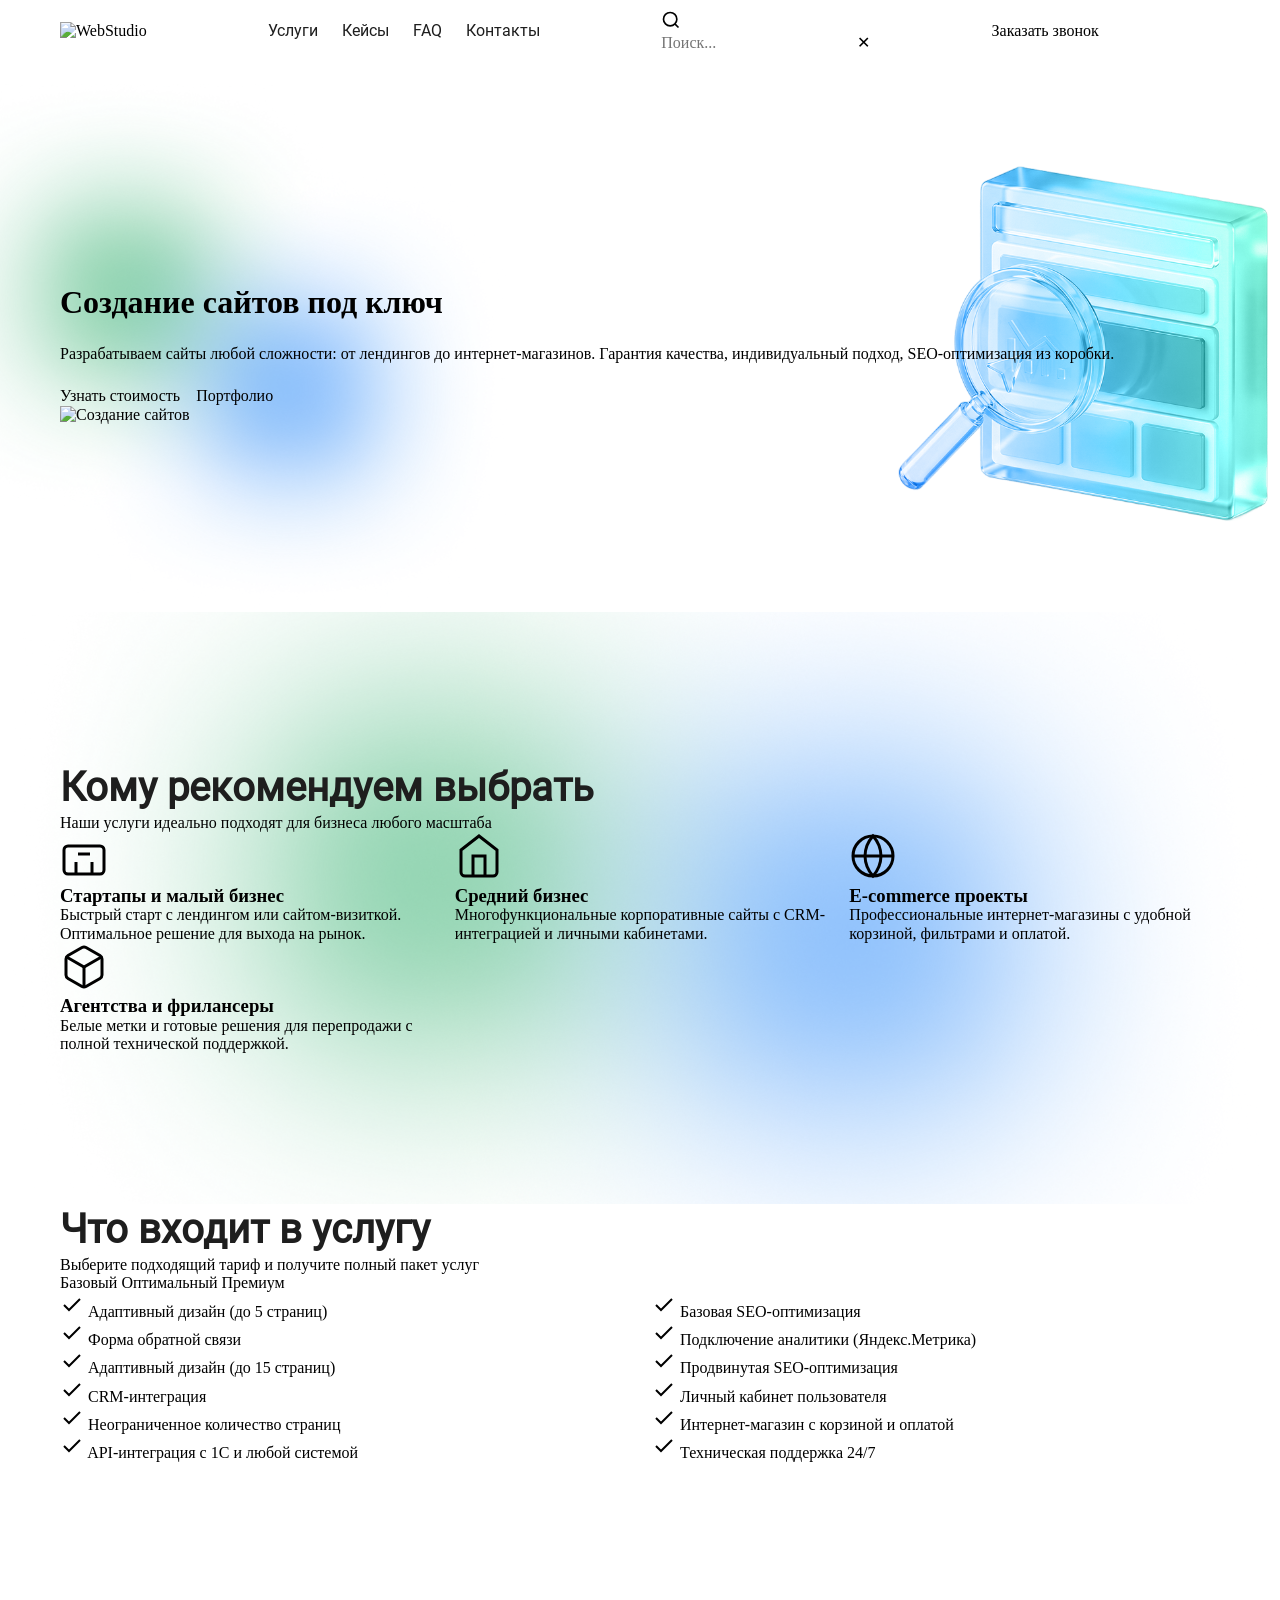
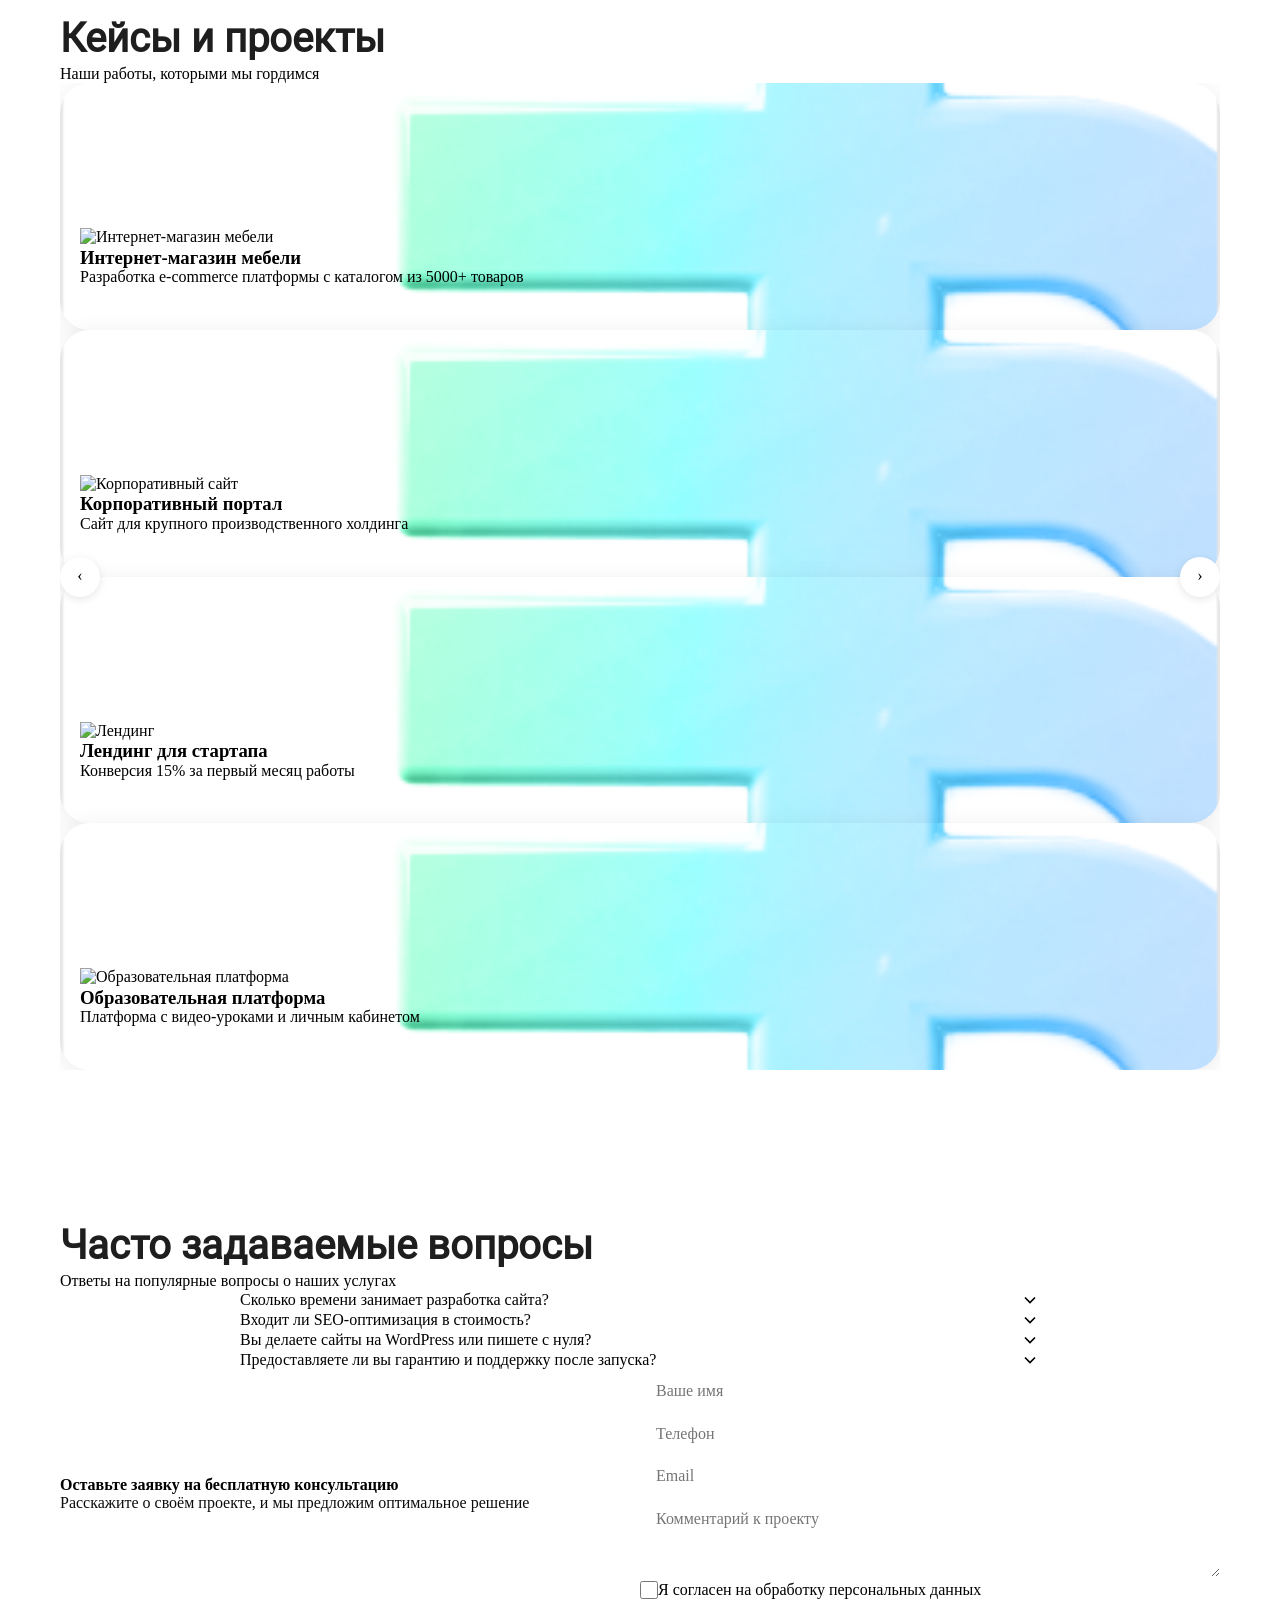
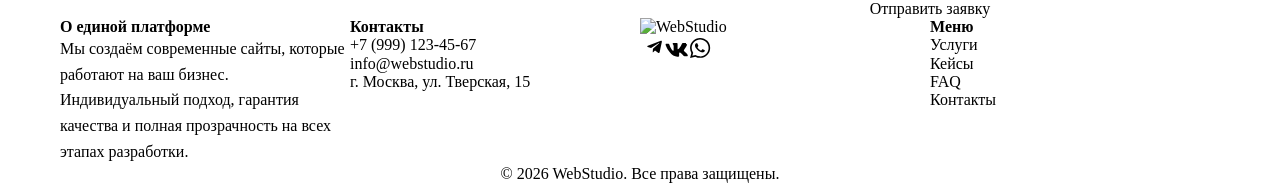
==== index.html @ 276d504d "last" ====
<!DOCTYPE html>
<html lang="ru">
<head>
    <meta charset="UTF-8">
    <meta http-equiv="X-UA-Compatible" content="IE=edge">
    <meta name="viewport" content="width=device-width, initial-scale=1.0, viewport-fit=cover">
    <meta name="description" content="Создание сайтов под ключ. Профессиональная разработка сайтов любой сложности. Адаптивный дизайн, высокая скорость загрузки, SEO-оптимизация.">
    <meta name="author" content="WebStudio">
    <meta name="robots" content="index, follow">
    
    <title>Bitroid | Создание сайтов под ключ</title>
    
    <!-- Styles -->
    <link rel="stylesheet" href="css/main.css">
    
    <!-- Favicon -->
    <link rel="icon" type="image/x-icon" href="images/favicon.ico">
    
    <!-- Schema.org микроразметка -->
    <script type="application/ld+json">
    {
      "@context": "https://schema.org",
      "@type": "Organization",
      "name": "WebStudio",
      "url": "https://webstudio.ru",
      "logo": "https://webstudio.ru/logo.png",
      "sameAs": [
        "https://t.me/webstudio",
        "https://vk.com/webstudio",
        "https://wa.me/79001234567"
      ],
      "contactPoint": {
        "@type": "ContactPoint",
        "telephone": "+7-999-123-45-67",
        "email": "info@webstudio.ru",
        "contactType": "customer service",
        "availableLanguage": ["Russian"]
      },
      "address": {
        "@type": "PostalAddress",
        "addressLocality": "Москва",
        "addressCountry": "RU"
      }
    }
    </script>
    <script type="application/ld+json">
    {
      "@context": "https://schema.org",
      "@type": "WebSite",
      "name": "WebStudio",
      "url": "https://webstudio.ru",
      "potentialAction": {
        "@type": "SearchAction",
        "target": "https://webstudio.ru/search?q={search_term_string}",
        "query-input": "required name=search_term_string"
      }
    }
    </script>
</head>
<body class="page">
    <!-- Bitrix: начало шапки -->
    <header class="header" id="header">
        <div class="container header__container">
            <a href="/" class="header__logo">
                <img src="images/logo.svg" alt="WebStudio" class="header__logo-img" width="180" height="40">
            </a>
            
            <nav class="header__nav" id="mainNav">
                <ul class="header__menu">
                    <li class="header__menu-item"><a href="#services" class="header__menu-link">Услуги</a></li>
                    <li class="header__menu-item"><a href="#cases" class="header__menu-link">Кейсы</a></li>
                    <li class="header__menu-item"><a href="#faq" class="header__menu-link">FAQ</a></li>
                    <li class="header__menu-item"><a href="#contacts" class="header__menu-link">Контакты</a></li>
                </ul>
            </nav>
            
            <div class="header__search">
                <button class="header__search-btn" id="searchBtn" aria-label="Поиск">
                    <svg width="20" height="20" viewBox="0 0 24 24" fill="none" stroke="currentColor" stroke-width="2">
                        <circle cx="11" cy="11" r="8"/>
                        <line x1="21" y1="21" x2="16.65" y2="16.65"/>
                    </svg>
                </button>
                <div class="header__search-form" id="searchForm">
                    <input type="text" placeholder="Поиск..." class="header__search-input">
                    <button class="header__search-close">✕</button>
                </div>
            </div>
            
            <button class="header__btn" id="callbackBtn">Заказать звонок</button>
            
            <button class="header__burger" id="burgerBtn" aria-label="Меню">
                <span></span>
                <span></span>
                <span></span>
            </button>
        </div>
    </header>
    <!-- Bitrix: конец шапки -->
    
    <main class="main">
        <!-- Баннер -->
        <section class="hero">
            <div class="container hero__container">
                <div class="hero__content">
                    <h1 class="hero__title">Создание сайтов <span class="hero__title-accent">под ключ</span></h1>
                    <p class="hero__text">Разрабатываем сайты любой сложности: от лендингов до интернет-магазинов. Гарантия качества, индивидуальный подход, SEO-оптимизация из коробки.</p>
                    <div class="hero__buttons">
                        <button class="btn btn--primary hero__btn">Узнать стоимость</button>
                        <button class="btn btn--outline hero__btn-outline">Портфолио</button>
                    </div>
                </div>
                <div class="hero__image">
                    <img src="images/hero-illustration.svg" alt="Создание сайтов" loading="lazy">
                </div>
            </div>
        </section>
        
        <!-- Кому рекомендуем выбрать -->
        <section class="audience" id="services">
            <div class="container">
                <h2 class="section__title">Кому рекомендуем выбрать</h2>
                <p class="section__subtitle">Наши услуги идеально подходят для бизнеса любого масштаба</p>
                
                <div class="audience__grid">
                    <div class="card audience__card">
                        <div class="card__icon">
                            <svg width="48" height="48" viewBox="0 0 24 24" fill="none" stroke="currentColor" stroke-width="1.5">
                                <rect x="2" y="7" width="20" height="14" rx="2"/>
                                <line x1="16" y1="21" x2="16" y2="15"/>
                                <line x1="8" y1="21" x2="8" y2="15"/>
                                <line x1="9" y1="11" x2="15" y2="11"/>
                            </svg>
                        </div>
                        <h3 class="card__title">Стартапы и малый бизнес</h3>
                        <p class="card__text">Быстрый старт с лендингом или сайтом-визиткой. Оптимальное решение для выхода на рынок.</p>
                    </div>
                    
                    <div class="card audience__card">
                        <div class="card__icon">
                            <svg width="48" height="48" viewBox="0 0 24 24" fill="none" stroke="currentColor" stroke-width="1.5">
                                <path d="M3 9l9-7 9 7v11a2 2 0 0 1-2 2H5a2 2 0 0 1-2-2z"/>
                                <polyline points="9 22 9 12 15 12 15 22"/>
                            </svg>
                        </div>
                        <h3 class="card__title">Средний бизнес</h3>
                        <p class="card__text">Многофункциональные корпоративные сайты с CRM-интеграцией и личными кабинетами.</p>
                    </div>
                    
                    <div class="card audience__card">
                        <div class="card__icon">
                            <svg width="48" height="48" viewBox="0 0 24 24" fill="none" stroke="currentColor" stroke-width="1.5">
                                <circle cx="12" cy="12" r="10"/>
                                <line x1="2" y1="12" x2="22" y2="12"/>
                                <path d="M12 2a15.3 15.3 0 0 1 4 10 15.3 15.3 0 0 1-4 10 15.3 15.3 0 0 1-4-10 15.3 15.3 0 0 1 4-10z"/>
                            </svg>
                        </div>
                        <h3 class="card__title">E-commerce проекты</h3>
                        <p class="card__text">Профессиональные интернет-магазины с удобной корзиной, фильтрами и оплатой.</p>
                    </div>
                    
                    <div class="card audience__card">
                        <div class="card__icon">
                            <svg width="48" height="48" viewBox="0 0 24 24" fill="none" stroke="currentColor" stroke-width="1.5">
                                <path d="M21 16V8a2 2 0 0 0-1-1.73l-7-4a2 2 0 0 0-2 0l-7 4A2 2 0 0 0 3 8v8a2 2 0 0 0 1 1.73l7 4a2 2 0 0 0 2 0l7-4A2 2 0 0 0 21 16z"/>
                                <polyline points="3.29 7 12 12 20.71 7"/>
                                <line x1="12" y1="22" x2="12" y2="12"/>
                            </svg>
                        </div>
                        <h3 class="card__title">Агентства и фрилансеры</h3>
                        <p class="card__text">Белые метки и готовые решения для перепродажи с полной технической поддержкой.</p>
                    </div>
                </div>
            </div>
        </section>
        
        <!-- Что входит в услугу (табы) -->
        <section class="services-offer">
            <div class="container">
                <h2 class="section__title">Что входит в услугу</h2>
                <p class="section__subtitle">Выберите подходящий тариф и получите полный пакет услуг</p>
                
                <div class="tabs">
                    <div class="tabs__header">
                        <button class="tabs__btn active" data-tab="basic">Базовый</button>
                        <button class="tabs__btn" data-tab="optimal">Оптимальный</button>
                        <button class="tabs__btn" data-tab="premium">Премиум</button>
                    </div>
                    
                    <div class="tabs__content active" id="basic">
                        <div class="services-offer__grid">
                            <div class="services-offer__item">
                                <svg class="services-offer__check" width="24" height="24" viewBox="0 0 24 24" fill="none" stroke="currentColor" stroke-width="2"><polyline points="20 6 9 17 4 12"/></svg>
                                <span>Адаптивный дизайн (до 5 страниц)</span>
                            </div>
                            <div class="services-offer__item">
                                <svg class="services-offer__check" width="24" height="24" viewBox="0 0 24 24" fill="none" stroke="currentColor" stroke-width="2"><polyline points="20 6 9 17 4 12"/></svg>
                                <span>Базовая SEO-оптимизация</span>
                            </div>
                            <div class="services-offer__item">
                                <svg class="services-offer__check" width="24" height="24" viewBox="0 0 24 24" fill="none" stroke="currentColor" stroke-width="2"><polyline points="20 6 9 17 4 12"/></svg>
                                <span>Форма обратной связи</span>
                            </div>
                            <div class="services-offer__item">
                                <svg class="services-offer__check" width="24" height="24" viewBox="0 0 24 24" fill="none" stroke="currentColor" stroke-width="2"><polyline points="20 6 9 17 4 12"/></svg>
                                <span>Подключение аналитики (Яндекс.Метрика)</span>
                            </div>
                        </div>
                    </div>
                    
                    <div class="tabs__content" id="optimal">
                        <div class="services-offer__grid">
                            <div class="services-offer__item">
                                <svg class="services-offer__check" width="24" height="24" viewBox="0 0 24 24" fill="none" stroke="currentColor" stroke-width="2"><polyline points="20 6 9 17 4 12"/></svg>
                                <span>Адаптивный дизайн (до 15 страниц)</span>
                            </div>
                            <div class="services-offer__item">
                                <svg class="services-offer__check" width="24" height="24" viewBox="0 0 24 24" fill="none" stroke="currentColor" stroke-width="2"><polyline points="20 6 9 17 4 12"/></svg>
                                <span>Продвинутая SEO-оптимизация</span>
                            </div>
                            <div class="services-offer__item">
                                <svg class="services-offer__check" width="24" height="24" viewBox="0 0 24 24" fill="none" stroke="currentColor" stroke-width="2"><polyline points="20 6 9 17 4 12"/></svg>
                                <span>CRM-интеграция</span>
                            </div>
                            <div class="services-offer__item">
                                <svg class="services-offer__check" width="24" height="24" viewBox="0 0 24 24" fill="none" stroke="currentColor" stroke-width="2"><polyline points="20 6 9 17 4 12"/></svg>
                                <span>Личный кабинет пользователя</span>
                            </div>
                        </div>
                    </div>
                    
                    <div class="tabs__content" id="premium">
                        <div class="services-offer__grid">
                            <div class="services-offer__item">
                                <svg class="services-offer__check" width="24" height="24" viewBox="0 0 24 24" fill="none" stroke="currentColor" stroke-width="2"><polyline points="20 6 9 17 4 12"/></svg>
                                <span>Неограниченное количество страниц</span>
                            </div>
                            <div class="services-offer__item">
                                <svg class="services-offer__check" width="24" height="24" viewBox="0 0 24 24" fill="none" stroke="currentColor" stroke-width="2"><polyline points="20 6 9 17 4 12"/></svg>
                                <span>Интернет-магазин с корзиной и оплатой</span>
                            </div>
                            <div class="services-offer__item">
                                <svg class="services-offer__check" width="24" height="24" viewBox="0 0 24 24" fill="none" stroke="currentColor" stroke-width="2"><polyline points="20 6 9 17 4 12"/></svg>
                                <span>API-интеграция с 1С и любой системой</span>
                            </div>
                            <div class="services-offer__item">
                                <svg class="services-offer__check" width="24" height="24" viewBox="0 0 24 24" fill="none" stroke="currentColor" stroke-width="2"><polyline points="20 6 9 17 4 12"/></svg>
                                <span>Техническая поддержка 24/7</span>
                            </div>
                        </div>
                    </div>
                </div>
            </div>
        </section>
        
        <!-- Кейсы и проекты (слайдер) -->
        <section class="cases" id="cases">
            <div class="container">
                <h2 class="section__title">Кейсы и проекты</h2>
                <p class="section__subtitle">Наши работы, которыми мы гордимся</p>
                
                <div class="cases__slider" id="casesSlider">
                    <div class="cases__wrapper">
                        <div class="cases__slide">
                            <div class="cases__card">
                                <img src="images/case-1.jpg" alt="Интернет-магазин мебели" class="cases__image" loading="lazy">
                                <div class="cases__info">
                                    <h3 class="cases__title">Интернет-магазин мебели</h3>
                                    <p class="cases__text">Разработка e-commerce платформы с каталогом из 5000+ товаров</p>
                                    <a href="#" class="cases__link">Подробнее →</a>
                                </div>
                            </div>
                        </div>
                        <div class="cases__slide">
                            <div class="cases__card">
                                <img src="images/case-2.jpg" alt="Корпоративный сайт" class="cases__image" loading="lazy">
                                <div class="cases__info">
                                    <h3 class="cases__title">Корпоративный портал</h3>
                                    <p class="cases__text">Сайт для крупного производственного холдинга</p>
                                    <a href="#" class="cases__link">Подробнее →</a>
                                </div>
                            </div>
                        </div>
                        <div class="cases__slide">
                            <div class="cases__card">
                                <img src="images/case-3.jpg" alt="Лендинг" class="cases__image" loading="lazy">
                                <div class="cases__info">
                                    <h3 class="cases__title">Лендинг для стартапа</h3>
                                    <p class="cases__text">Конверсия 15% за первый месяц работы</p>
                                    <a href="#" class="cases__link">Подробнее →</a>
                                </div>
                            </div>
                        </div>
                        <div class="cases__slide">
                            <div class="cases__card">
                                <img src="images/case-4.jpg" alt="Образовательная платформа" class="cases__image" loading="lazy">
                                <div class="cases__info">
                                    <h3 class="cases__title">Образовательная платформа</h3>
                                    <p class="cases__text">Платформа с видео-уроками и личным кабинетом</p>
                                    <a href="#" class="cases__link">Подробнее →</a>
                                </div>
                            </div>
                        </div>
                    </div>
                    <button class="cases__nav cases__nav--prev" aria-label="Предыдущий">‹</button>
                    <button class="cases__nav cases__nav--next" aria-label="Следующий">›</button>
                    <div class="cases__dots"></div>
                </div>
            </div>
        </section>
        
        <!-- Часто задаваемые вопросы (аккордеон) -->
        <section class="faq" id="faq">
            <div class="container">
                <h2 class="section__title">Часто задаваемые вопросы</h2>
                <p class="section__subtitle">Ответы на популярные вопросы о наших услугах</p>
                
                <div class="faq__accordion">
                    <div class="faq__item">
                        <div class="faq__question">
                            <span>Сколько времени занимает разработка сайта?</span>
                            <svg width="20" height="20" viewBox="0 0 24 24" fill="none" stroke="currentColor" stroke-width="2"><polyline points="6 9 12 15 18 9"/></svg>
                        </div>
                        <div class="faq__answer">
                            <p>Сроки зависят от сложности проекта. Лендинг можно сделать за 7-10 дней, интернет-магазин — от 3 до 8 недель, корпоративный портал — от 4 недель. Точные сроки обсуждаются на старте проекта.</p>
                        </div>
                    </div>
                    
                    <div class="faq__item">
                        <div class="faq__question">
                            <span>Входит ли SEO-оптимизация в стоимость?</span>
                            <svg width="20" height="20" viewBox="0 0 24 24" fill="none" stroke="currentColor" stroke-width="2"><polyline points="6 9 12 15 18 9"/></svg>
                        </div>
                        <div class="faq__answer">
                            <p>Базовая SEO-оптимизация включена во все тарифы. Это правильная структура URL, мета-теги, скорость загрузки, микроразметка. Продвинутая SEO-настройка обсуждается отдельно.</p>
                        </div>
                    </div>
                    
                    <div class="faq__item">
                        <div class="faq__question">
                            <span>Вы делаете сайты на WordPress или пишете с нуля?</span>
                            <svg width="20" height="20" viewBox="0 0 24 24" fill="none" stroke="currentColor" stroke-width="2"><polyline points="6 9 12 15 18 9"/></svg>
                        </div>
                        <div class="faq__answer">
                            <p>Используем современные технологии: React, Vue, чистый PHP/Laravel или готовые CMS по выбору клиента. У каждого подхода свои преимущества — мы предлагаем оптимальное решение под ваши задачи.</p>
                        </div>
                    </div>
                    
                    <div class="faq__item">
                        <div class="faq__question">
                            <span>Предоставляете ли вы гарантию и поддержку после запуска?</span>
                            <svg width="20" height="20" viewBox="0 0 24 24" fill="none" stroke="currentColor" stroke-width="2"><polyline points="6 9 12 15 18 9"/></svg>
                        </div>
                        <div class="faq__answer">
                            <p>Да, мы даём гарантию 3-6 месяцев на все работы и предоставляем техническую поддержку. Также можно заключить договор на пост-релизное обслуживание сайта.</p>
                        </div>
                    </div>
                </div>
            </div>
        </section>
        
        <!-- Блок с формой -->
        <section class="callback">
            <div class="container callback__container">
                <div class="callback__content">
                    <h2 class="callback__title">Оставьте заявку на бесплатную консультацию</h2>
                    <p class="callback__text">Расскажите о своём проекте, и мы предложим оптимальное решение</p>
                </div>
                
                <form class="callback__form" id="callbackForm">
                    <div class="callback__form-group">
                        <input type="text" id="name" name="name" class="callback__input" placeholder="Ваше имя" required>
                    </div>
                    <div class="callback__form-group">
                        <input type="tel" id="phone" name="phone" class="callback__input" placeholder="Телефон" required>
                    </div>
                    <div class="callback__form-group">
                        <input type="email" id="email" name="email" class="callback__input" placeholder="Email" required>
                    </div>
                    <div class="callback__form-group">
                        <textarea id="message" name="message" class="callback__textarea" placeholder="Комментарий к проекту" rows="3"></textarea>
                    </div>
                    <div class="callback__checkbox">
                        <input type="checkbox" id="agree" required>
                        <label for="agree">Я согласен на обработку персональных данных</label>
                    </div>
                    <button type="submit" class="btn btn--primary callback__submit">Отправить заявку</button>
                </form>
            </div>
        </section>
    </main>
    
    <!-- Bitrix: начало подвала -->
    <footer class="footer" id="contacts">
        <div class="container">
            <div class="footer__grid">
                <div class="footer__col">
                    <h3 class="footer__title">О единой платформе</h3>
                    <p class="footer__text">Мы создаём современные сайты, которые работают на ваш бизнес. Индивидуальный подход, гарантия качества и полная прозрачность на всех этапах разработки.</p>
                </div>
                
                <div class="footer__col">
                    <h3 class="footer__title">Контакты</h3>
                    <ul class="footer__contacts">
                        <li><a href="tel:+79991234567">+7 (999) 123-45-67</a></li>
                        <li><a href="mailto:info@webstudio.ru">info@webstudio.ru</a></li>
                        <li>г. Москва, ул. Тверская, 15</li>
                    </ul>
                </div>
                
                <div class="footer__col">
                    <div class="footer__logo">
                        <img src="images/logo-white.svg" alt="WebStudio" width="150" height="33">
                    </div>
                    <div class="footer__social">
                        <a href="#" class="footer__social-link" aria-label="Telegram">
                            <svg width="24" height="24" viewBox="0 0 24 24" fill="currentColor"><path d="M22.084 4.733l-2.454 11.578c-.164.739-.605.914-1.225.569l-3.381-2.492-1.633 1.571c-.179.179-.33.33-.677.33l.242-3.426 6.238-5.637c.27-.242-.06-.378-.419-.135l-7.714 4.859-3.323-1.04c-.723-.226-.737-.723.151-1.071l12.992-5.008c.602-.242 1.128.147.93 1.042z"/></svg>
                        </a>
                        <a href="#" class="footer__social-link" aria-label="VK">
                            <svg width="24" height="24" viewBox="0 0 24 24" fill="currentColor"><path d="M22.062 7.937c.149-.496 0-.87-.71-.87h-2.404c-.597 0-.87.316-1.023.664 0 0-1.188 2.936-2.877 4.845-.546.546-.795.72-1.092.72-.148 0-.366-.174-.366-.664V7.937c0-.597-.165-.87-.72-.87H9.285c-.398 0-.645.298-.645.58 0 .606.913.745 1.006 2.45v3.692c0 .812-.149 1.008-.463 1.008-.795 0-2.734-2.93-3.86-6.285-.215-.65-.43-.87-1.031-.87H2.363c-.646 0-.78.316-.78.664 0 .62.863 3.688 4.018 7.744 2.1 3.024 5.046 4.665 7.724 4.665 1.614 0 1.81-.364 1.81-.992v-2.286c0-.646.135-.87.578-.87.33 0 .896.166 2.216 1.446 1.511 1.511 1.76 2.186 2.608 2.186h2.404c.646 0 .97-.364.796-1.008-.215-.63-.99-1.544-2.02-2.627-.565-.644-1.412-1.328-1.672-1.676-.363-.43-.26-.62 0-1.008 0 0 2.828-4.02 3.122-5.382z"/></svg>
                        </a>
                        <a href="#" class="footer__social-link" aria-label="WhatsApp">
                            <svg width="24" height="24" viewBox="0 0 24 24" fill="currentColor"><path d="M12.032 2.018c-5.517 0-9.986 4.469-9.986 9.977 0 1.755.453 3.464 1.318 4.984L2.088 21.98l5.244-1.35c1.457.794 3.111 1.224 4.826 1.224h.01c5.514 0 10.001-4.47 10.001-9.977 0-2.66-1.034-5.159-2.91-7.039-1.882-1.877-4.387-2.91-7.048-2.91h-.199zm0 18.355h-.008c-1.492 0-2.957-.406-4.239-1.168l-.304-.18-3.113.8.83-3.034-.197-.314c-.858-1.35-1.31-2.899-1.31-4.484 0-4.654 3.788-8.441 8.449-8.441 2.253 0 4.37.878 5.96 2.472 1.59 1.594 2.466 3.714 2.466 5.972 0 4.66-3.784 8.44-8.433 8.44zm4.632-6.325c-.254-.127-1.5-.74-1.732-.825-.232-.085-.4-.127-.569.127-.169.254-.654.825-.802.994-.148.169-.296.191-.55.064-.254-.127-1.073-.396-2.043-1.263-.755-.67-1.262-1.496-1.41-1.748-.148-.254-.016-.38.111-.508.114-.114.254-.297.381-.445.127-.148.169-.254.254-.423.085-.169.043-.317-.021-.445-.064-.127-.569-1.372-.78-1.878-.205-.495-.411-.424-.569-.44h-.487c-.169 0-.424.064-.645.317-.22.254-.844.825-.844 2.014 0 1.188.866 2.335.987 2.497.12.169 1.704 2.603 4.128 3.648.577.247 1.026.395 1.376.506.58.185 1.105.157 1.521.094.464-.07 1.43-.585 1.632-1.149.203-.566.203-1.048.142-1.149-.06-.101-.22-.169-.466-.296z"/></svg>
                        </a>
                    </div>
                </div>
                
                <div class="footer__col">
                    <h3 class="footer__title">Меню</h3>
                    <ul class="footer__menu">
                        <li><a href="#services">Услуги</a></li>
                        <li><a href="#cases">Кейсы</a></li>
                        <li><a href="#faq">FAQ</a></li>
                        <li><a href="#contacts">Контакты</a></li>
                    </ul>
                </div>
            </div>
            
            <div class="footer__bottom">
                <p class="footer__copy">© 2026 WebStudio. Все права защищены.</p>
            </div>
        </div>
    </footer>
    <!-- Bitrix: конец подвала -->
    
    <!-- Кнопка наверх -->
    <button class="scroll-top" id="scrollTop" aria-label="Наверх">↑</button>
    
    <script src="js/main.js"></script>
</body>
</html>
---- css/main.css ----
@charset "UTF-8";
/*! normalize.css v8.0.1 | MIT License | github.com/necolas/normalize.css */
/* Document
   ========================================================================== */
/**
 * 1. Correct the line height in all browsers.
 * 2. Prevent adjustments of font size after orientation changes in iOS.
 */
html {
  line-height: 1.15; /* 1 */
  -webkit-text-size-adjust: 100%; /* 2 */
}

/* Sections
   ========================================================================== */
/**
 * Remove the margin in all browsers.
 */
body {
  margin: 0;
}

/**
 * Render the `main` element consistently in IE.
 */
main {
  display: block;
}

/**
 * Correct the font size and margin on `h1` elements within `section` and
 * `article` contexts in Chrome, Firefox, and Safari.
 */
h1 {
  font-size: 2em;
  margin: 0.67em 0;
}

/* Grouping content
   ========================================================================== */
/**
 * 1. Add the correct box sizing in Firefox.
 * 2. Show the overflow in Edge and IE.
 */
hr {
  box-sizing: content-box; /* 1 */
  height: 0; /* 1 */
  overflow: visible; /* 2 */
}

/**
 * 1. Correct the inheritance and scaling of font size in all browsers.
 * 2. Correct the odd `em` font sizing in all browsers.
 */
pre {
  font-family: monospace, monospace; /* 1 */
  font-size: 1em; /* 2 */
}

/* Text-level semantics
   ========================================================================== */
/**
 * Remove the gray background on active links in IE 10.
 */
a {
  background-color: transparent;
}

/**
 * 1. Remove the bottom border in Chrome 57-
 * 2. Add the correct text decoration in Chrome, Edge, IE, Opera, and Safari.
 */
abbr[title] {
  border-bottom: none; /* 1 */
  text-decoration: underline; /* 2 */
  -webkit-text-decoration: underline dotted;
          text-decoration: underline dotted; /* 2 */
}

/**
 * Add the correct font weight in Chrome, Edge, and Safari.
 */
b,
strong {
  font-weight: bolder;
}

/**
 * 1. Correct the inheritance and scaling of font size in all browsers.
 * 2. Correct the odd `em` font sizing in all browsers.
 */
code,
kbd,
samp {
  font-family: monospace, monospace; /* 1 */
  font-size: 1em; /* 2 */
}

/**
 * Add the correct font size in all browsers.
 */
small {
  font-size: 80%;
}

/**
 * Prevent `sub` and `sup` elements from affecting the line height in
 * all browsers.
 */
sub,
sup {
  font-size: 75%;
  line-height: 0;
  position: relative;
  vertical-align: baseline;
}

sub {
  bottom: -0.25em;
}

sup {
  top: -0.5em;
}

/* Embedded content
   ========================================================================== */
/**
 * Remove the border on images inside links in IE 10.
 */
img {
  border-style: none;
}

/* Forms
   ========================================================================== */
/**
 * 1. Change the font styles in all browsers.
 * 2. Remove the margin in Firefox and Safari.
 */
button,
input,
optgroup,
select,
textarea {
  font-family: inherit; /* 1 */
  font-size: 100%; /* 1 */
  line-height: 1.15; /* 1 */
  margin: 0; /* 2 */
}

/**
 * Show the overflow in IE.
 * 1. Show the overflow in Edge.
 */
button,
input { /* 1 */
  overflow: visible;
}

/**
 * Remove the inheritance of text transform in Edge, Firefox, and IE.
 * 1. Remove the inheritance of text transform in Firefox.
 */
button,
select { /* 1 */
  text-transform: none;
}

/**
 * Correct the inability to style clickable types in iOS and Safari.
 */
button,
[type=button],
[type=reset],
[type=submit] {
  -webkit-appearance: button;
}

/**
 * Remove the inner border and padding in Firefox.
 */
button::-moz-focus-inner,
[type=button]::-moz-focus-inner,
[type=reset]::-moz-focus-inner,
[type=submit]::-moz-focus-inner {
  border-style: none;
  padding: 0;
}

/**
 * Restore the focus styles unset by the previous rule.
 */
button:-moz-focusring,
[type=button]:-moz-focusring,
[type=reset]:-moz-focusring,
[type=submit]:-moz-focusring {
  outline: 1px dotted ButtonText;
}

/**
 * Correct the padding in Firefox.
 */
fieldset {
  padding: 0.35em 0.75em 0.625em;
}

/**
 * 1. Correct the text wrapping in Edge and IE.
 * 2. Correct the color inheritance from `fieldset` elements in IE.
 * 3. Remove the padding so developers are not caught out when they zero out
 *    `fieldset` elements in all browsers.
 */
legend {
  box-sizing: border-box; /* 1 */
  color: inherit; /* 2 */
  display: table; /* 1 */
  max-width: 100%; /* 1 */
  padding: 0; /* 3 */
  white-space: normal; /* 1 */
}

/**
 * Add the correct vertical alignment in Chrome, Firefox, and Opera.
 */
progress {
  vertical-align: baseline;
}

/**
 * Remove the default vertical scrollbar in IE 10+.
 */
textarea {
  overflow: auto;
}

/**
 * 1. Add the correct box sizing in IE 10.
 * 2. Remove the padding in IE 10.
 */
[type=checkbox],
[type=radio] {
  box-sizing: border-box; /* 1 */
  padding: 0; /* 2 */
}

/**
 * Correct the cursor style of increment and decrement buttons in Chrome.
 */
[type=number]::-webkit-inner-spin-button,
[type=number]::-webkit-outer-spin-button {
  height: auto;
}

/**
 * 1. Correct the odd appearance in Chrome and Safari.
 * 2. Correct the outline style in Safari.
 */
[type=search] {
  -webkit-appearance: textfield; /* 1 */
  outline-offset: -2px; /* 2 */
}

/**
 * Remove the inner padding in Chrome and Safari on macOS.
 */
[type=search]::-webkit-search-decoration {
  -webkit-appearance: none;
}

/**
 * 1. Correct the inability to style clickable types in iOS and Safari.
 * 2. Change font properties to `inherit` in Safari.
 */
::-webkit-file-upload-button {
  -webkit-appearance: button; /* 1 */
  font: inherit; /* 2 */
}

/* Interactive
   ========================================================================== */
/*
 * Add the correct display in Edge, IE 10+, and Firefox.
 */
details {
  display: block;
}

/*
 * Add the correct display in all browsers.
 */
summary {
  display: list-item;
}

/* Misc
   ========================================================================== */
/**
 * Add the correct display in IE 10+.
 */
template {
  display: none;
}

/**
 * Add the correct display in IE 10.
 */
[hidden] {
  display: none;
}

@font-face {
  font-family: "Roboto-Regular";
  src: url("../fonts/Roboto-Regular.woff") format("woff");
  font-display: swap;
  font-style: normal;
}
/* icon accordion */
.icon {
  stroke: #34AE6B;
  stroke-width: 2;
  stroke-linecap: round;
  stroke-linejoin: round;
}

.icon .v-line {
  opacity: 1;
}

.icon.minus .v-line {
  opacity: 0;
}

.icon.minus {
  stroke: #1E1E1E;
  stroke-width: 1.5;
}

section > div > h2 {
  font-family: var(--font-family-regular);
  font-weight: 600;
  font-size: 40px;
  line-height: 130%;
  color: #1e1e1e;
}

.default-button {
  padding: 16px 20px;
  font-family: var(--font-family-semibold);
  font-weight: 600;
  font-size: 16px;
  line-height: 110%;
  color: var(--white);
  border-radius: 60px;
  background-color: var(--brand-green);
}

.default-card {
  display: grid;
  grid-template-columns: 1fr;
  padding: 30px 24px 30px 20px;
  border-radius: 30px;
  box-shadow: 0 4px 25px 0 rgba(1, 8, 3, 0.08);
  background-color: var(--white);
}

:root {
  --brand-green: #34ae6b;
  --brand-dark: #1e1e1e;
  --white: #ffffff;
  --container-maxwidth: 1320px;
  --font-family-semibold: "Mulish-SemiBold", sans-serif;
  --font-family-regular: "Roboto-Regular", sans-serif;
}

/* common */
* {
  box-sizing: border-box;
  margin: 0;
  padding: 0;
}

body {
  position: relative;
  font-size: 16px;
  overflow-x: hidden;
}

body.no-scroll {
  position: fixed;
  width: 100%;
  height: 100vh;
  overflow: hidden;
}

body.modal-open {
  overflow: hidden;
}

::-webkit-scrollbar-thumb {
  /* Цвет скроллбара */
  background: var(--brand-green);
  /* Радиус скругления скроллбара */
  border-radius: 0px;
}

::-webkit-scrollbar {
  /* Ширина вертикального скроллбара */
  width: 8px;
  /* Высота горизонтального скроллбара */
  height: 4px;
  /* Цвет фона под скроллбаром */
  background: var(--brand-dark);
}

a {
  display: inline-block;
  color: inherit;
  text-decoration: none;
  outline: none;
}

ul,
ol {
  margin: 0;
  padding: 0;
  list-style: none;
}

picture {
  display: block;
  height: 100%;
  width: 100%;
}

picture:focus,
img:focus,
div:focus,
svg:focus {
  outline: none;
}

button,
input {
  display: inline-block;
  border: none;
  outline: none;
  background-color: transparent;
  cursor: pointer;
}

h1,
h2,
h3,
h4,
p {
  margin: 0;
  padding: 0;
}

.container {
  max-width: var(--container-maxwidth);
  width: 100%;
  margin: 0 auto;
  padding-right: 60px;
  padding-left: 60px;
}
@media (max-width: 1200px) {
  .container {
    padding-right: 16px;
    padding-left: 16px;
  }
}

/* Header */
.header {
  position: fixed;
  top: 0;
  left: 0;
  right: 0;
  padding-top: 10px;
  padding-bottom: 10px;
  background-color: var(--white);
  z-index: 100;
}
.header__container {
  display: flex;
  justify-content: space-between;
  align-items: center;
}
.header__menu {
  display: flex;
  justify-content: space-between;
  align-items: center;
  -moz-column-gap: 24px;
       column-gap: 24px;
}
.header__menu-link {
  display: flex;
  justify-content: flex-start;
  align-items: center;
  -moz-column-gap: 6PX;
       column-gap: 6PX;
  font-family: var(--font-family-regular);
  font-weight: 400;
  font-size: 16px;
  line-height: 130%;
  color: var(--brand-dark);
}
.header__tel {
  font-family: var(--font-family-regular);
  font-weight: 400;
  font-size: 16px;
  line-height: 110%;
  color: var(--brand-dark);
}

/* Main */
.main {
  margin-top: 84px;
}

/* Breadcrumbs */
.breadcrumbs {
  padding-top: 22px;
  padding-bottom: 22px;
}
.breadcrumbs__list {
  display: flex;
  justify-content: flex-start;
  align-items: center;
}
.breadcrumbs__item {
  display: flex;
  justify-content: flex-start;
  align-items: center;
  -moz-column-gap: 4px;
       column-gap: 4px;
}
.breadcrumbs__item:first-child a {
  gap: 8px;
}
.breadcrumbs__link {
  display: flex;
  justify-content: flex-start;
  align-items: center;
  -moz-column-gap: 4px;
       column-gap: 4px;
  font-family: var(--font-family-regular);
  font-weight: 400;
  font-size: 16px;
  line-height: 130%;
  color: var(--brand-green);
}
.breadcrumbs__link--active {
  color: var(--brand-dark);
}

/* Hero */
.hero {
  padding-top: 200px;
  padding-bottom: 188px;
  background: url(../images/hero/hero-bg-1.png) no-repeat left center, url(../images/hero/hero-bg-2.png) no-repeat right center;
  background-size: contain, contain;
  overflow: visible;
}
.hero__content {
  display: flex;
  flex-direction: column;
  gap: 24px;
}
.hero__h1 {
  font-family: var(--font-family-regular);
  font-weight: 600;
  font-size: 64px;
  line-height: 130%;
  color: var(--brand-dark);
}
.hero__desc {
  width: 54.9%;
  margin-bottom: 56px;
  font-family: var(--font-family-regular);
  font-weight: 400;
  font-size: 18px;
  line-height: 130%;
  color: var(--brand-dark);
}
.hero__buttons {
  display: flex;
  justify-content: flex-start;
  align-items: center;
  gap: 16px;
}
.hero__link {
  display: flex;
  justify-content: flex-start;
  align-items: center;
  gap: 12px;
  font-family: var(--font-family-regular);
  font-weight: 600;
  font-size: 16px;
  line-height: 110%;
  color: var(--brand-dark);
}

/* Audience */
.audience {
  padding-top: 150px;
  padding-bottom: 150px;
  background: url(../images/audience/audience-bg.png) no-repeat center center;
  background-size: cover;
}
.audience__h2 {
  margin-bottom: 60px;
}
.audience__grid {
  display: grid;
  grid-template-columns: repeat(3, 1fr);
  -moz-column-gap: 24px;
       column-gap: 24px;
}
.audience__h3 {
  margin-bottom: 12px;
  font-family: var(--font-family-regular);
  font-weight: 600;
  font-size: 24px;
  line-height: 130%;
  color: var(--brand-dark);
}
.audience__desc {
  margin-bottom: 32px;
  font-family: var(--font-family-regular);
  font-weight: 400;
  font-size: 16px;
  line-height: 130%;
  color: var(--brand-dark);
}
.audience__picture {
  align-self: flex-end;
  margin-top: auto;
}
.audience__img {
  width: 100%;
  height: 100%;
  -o-object-fit: contain;
     object-fit: contain;
}

/* Services Offer */
.services-offer {
  display: flex;
  flex-direction: column;
}
.services-offer__h2 {
  width: 75.2%;
  margin-bottom: 20px;
}
.services-offer__desc {
  width: 75.2%;
  margin-bottom: 60px;
  font-family: var(--font-family-regular);
  font-weight: 400;
  font-size: 18px;
  line-height: 130%;
  color: var(--brand-dark);
}
.services-offer__grid {
  display: grid;
  grid-template-columns: repeat(2, 1fr);
  -moz-column-gap: 24px;
       column-gap: 24px;
}
.services-offer__card {
  display: flex;
  flex-direction: column;
  justify-content: flex-start;
  align-items: flex-start;
  gap: 20px;
  padding-right: 38px;
  padding-left: 30px;
}
.services-offer__card:nth-child(2) {
  background: linear-gradient(317deg, #d3e7fe 0%, #d5eee1 100%);
}
.services-offer__card h4 {
  font-family: var(--font-family-regular);
  font-weight: 600;
  font-size: 18px;
  line-height: 130%;
  color: var(--brand-dark);
}
.services-offer__card > ul {
  display: flex;
  flex-direction: column;
  gap: 5px;
  margin-top: -4px;
}
.services-offer__card > ul > li {
  position: relative;
  margin-left: 15px;
  font-family: var(--font-family-regular);
  font-weight: 400;
  font-size: 18px;
  line-height: 130%;
  color: var(--brand-dark);
  position: relative;
}
.services-offer__card > ul > li::before {
  position: relative;
  content: "•";
  margin-right: 8px;
  color: var(--brand-dark);
}
.services-offer__h3 {
  margin-bottom: 10px;
  font-family: var(--font-family-regular);
  font-weight: 600;
  font-size: 24px;
  line-height: 130%;
  color: var(--brand-dark);
}
.services-offer__text {
  font-family: var(--font-family-regular);
  font-weight: 400;
  font-size: 18px;
  line-height: 130%;
  color: var(--brand-dark);
}

/* Сases */
.cases {
  padding-top: 150px;
  padding-bottom: 150px;
}
.cases__h2 {
  margin-bottom: 20px;
}
.cases__desc {
  margin-bottom: 60px;
  font-family: var(--font-family-regular);
  font-weight: 400;
  font-size: 18px;
  line-height: 130%;
  color: var(--brand-dark);
}
.cases__wrapper {
  align-items: center;
}
.cases__slider {
  position: relative;
  width: 100%;
  height: 100%;
  overflow: hidden;
}
.cases__slide {
  display: grid;
  grid-template-columns: 1fr;
  padding: 145px 24px 20px 20px;
  border-radius: 30px;
  box-shadow: 0 4px 25px 0 rgba(1, 8, 3, 0.08);
  background-color: var(--white);
  background: url(../images/cases/cases-bg-3d.png) no-repeat center center;
  background-size: cover;
}
.cases__slide_big {
  background: url(../images/cases/cases-bg-2d.png) no-repeat center center;
  background-size: cover;
}
.cases__slide_big h3, .cases__slide_big a, .cases__slide_big p {
  color: var(--white);
  border-color: var(--white);
}
.cases__h3 {
  order: 2;
  font-family: var(--font-family-regular);
  font-weight: 600;
  font-size: 24px;
  line-height: 130%;
  color: var(--brand-dark);
}
.cases__tag {
  order: 1;
  justify-self: flex-start;
  padding: 4px 8px;
  font-family: var(--font-family-regular);
  font-weight: 400;
  font-size: 12px;
  line-height: 130%;
  color: var(--brand-dark);
  border: 1px solid var(--brand-dark);
  border-radius: 30px;
}
.cases a {
  order: 4;
  font-family: var(--font-family-regular);
  font-weight: 600;
  font-size: 18px;
  line-height: 130%;
  color: var(--white);
}
.cases__desc {
  order: 3;
  font-family: var(--font-family-regular);
  font-weight: 400;
  font-size: 16px;
  line-height: 130%;
  color: var(--white);
}
.cases__nav {
  position: absolute;
  top: 50%;
  transform: translateY(-50%);
  width: 40px;
  height: 40px;
  background: white;
  border-radius: 50%;
  display: flex;
  align-items: center;
  justify-content: center;
  cursor: pointer;
  z-index: 10;
  box-shadow: 0 2px 8px rgba(0, 0, 0, 0.1);
  transition: all 0.3s ease;
}
.cases__nav:hover {
  background: #34AE6B;
  color: white;
}
.cases__nav--prev {
  left: 0;
}
.cases__nav--next {
  right: 0;
}
.cases__pagination {
  position: relative;
  margin-top: 30px;
  display: flex;
  justify-content: center;
  gap: 8px;
}
.cases__pagination .swiper-pagination-bullet {
  width: 8px;
  height: 8px;
  background: #ccc;
  opacity: 1;
  transition: all 0.3s ease;
}
.cases__pagination .swiper-pagination-bullet-active {
  width: 24px;
  background: #34AE6B;
  border-radius: 4px;
}

/* callback */
.callback__form-group {
  margin-bottom: 20px;
}

.error-message {
  color: #e74c3c;
  font-size: 12px;
  margin-top: 5px;
  display: none;
}

.callback__input.error {
  border-color: #e74c3c;
}

.callback__input.valid {
  border-color: #2ecc71;
}

/* deepseek */
/* FAQ Accordion */
.faq {
  padding: var(--spacing-3xl) 0;
}

.faq__accordion {
  max-width: 800px;
  margin: 0 auto;
}

.faq__item {
  border-bottom: 1px solid var(--color-border);
}

.faq__question {
  display: flex;
  justify-content: space-between;
  align-items: center;
  padding: var(--spacing-lg) 0;
  font-size: var(--font-size-lg);
  font-weight: 500;
  cursor: pointer;
  transition: color var(--transition-fast);
}

.faq__question:hover {
  color: var(--color-primary);
}

.faq__question svg {
  transition: transform var(--transition-fast);
}

.faq__item.active .faq__question svg {
  transform: rotate(180deg);
}

.faq__answer {
  max-height: 0;
  overflow: hidden;
  transition: max-height var(--transition-slow);
  color: var(--color-gray);
  line-height: 1.6;
}

.faq__item.active .faq__answer {
  max-height: 300px;
  padding-bottom: var(--spacing-lg);
}

/* Callback Form */
.callback {
  padding: var(--spacing-3xl) 0;
  background: linear-gradient(135deg, var(--color-primary) 0%, var(--color-primary-dark) 100%);
  color: var(--color-white);
}

.callback__container {
  display: grid;
  grid-template-columns: 1fr 1fr;
  gap: var(--spacing-3xl);
  align-items: center;
}

.callback__title {
  font-size: var(--font-size-3xl);
  margin-bottom: var(--spacing-md);
}

.callback__text {
  font-size: var(--font-size-lg);
  opacity: 0.95;
}

.callback__form {
  background-color: var(--color-white);
  padding: var(--spacing-xl);
  border-radius: var(--radius-lg);
  box-shadow: var(--shadow-xl);
}

.callback__form-group {
  margin-bottom: var(--spacing-md);
}

.callback__input,
.callback__textarea {
  width: 100%;
  padding: 12px 16px;
  border: 1px solid var(--color-border);
  border-radius: var(--radius-md);
  font-size: var(--font-size-base);
  transition: all var(--transition-fast);
}

.callback__input:focus,
.callback__textarea:focus {
  outline: none;
  border-color: var(--color-primary);
  box-shadow: 0 0 0 3px rgba(79, 70, 229, 0.1);
}

.callback__checkbox {
  display: flex;
  align-items: center;
  gap: var(--spacing-sm);
  margin-bottom: var(--spacing-lg);
}

.callback__checkbox input {
  width: 18px;
  height: 18px;
  cursor: pointer;
}

.callback__checkbox label {
  font-size: var(--font-size-sm);
  color: var(--color-gray);
}

.callback__submit {
  width: 100%;
}

/* Footer */
.footer {
  background-color: var(--color-black);
  color: var(--color-gray);
  padding: var(--spacing-3xl) 0 var(--spacing-xl);
}

.footer__grid {
  display: grid;
  grid-template-columns: repeat(4, 1fr);
  gap: var(--spacing-2xl);
  margin-bottom: var(--spacing-2xl);
}

.footer__title {
  color: var(--color-white);
  font-size: var(--font-size-lg);
  margin-bottom: var(--spacing-md);
}

.footer__text {
  line-height: 1.6;
}

.footer__contacts {
  list-style: none;
}

.footer__contacts li {
  margin-bottom: var(--spacing-sm);
}

.footer__contacts a {
  transition: color var(--transition-fast);
}

.footer__contacts a:hover {
  color: var(--color-primary);
}

.footer__logo {
  margin-bottom: var(--spacing-md);
}

.footer__social {
  display: flex;
  gap: var(--spacing-md);
}

.footer__social-link {
  color: var(--color-gray);
  transition: all var(--transition-fast);
}

.footer__social-link:hover {
  color: var(--color-primary);
  transform: translateY(-3px);
}

.footer__menu {
  list-style: none;
}

.footer__menu li {
  margin-bottom: var(--spacing-sm);
}

.footer__menu a {
  transition: color var(--transition-fast);
}

.footer__menu a:hover {
  color: var(--color-primary);
}

.footer__bottom {
  padding-top: var(--spacing-xl);
  border-top: 1px solid rgba(255, 255, 255, 0.1);
  text-align: center;
}

/* Scroll Top Button */
.scroll-top {
  position: fixed;
  bottom: 30px;
  right: 30px;
  width: 50px;
  height: 50px;
  background-color: var(--color-primary);
  color: var(--color-white);
  border-radius: 50%;
  display: flex;
  align-items: center;
  justify-content: center;
  font-size: 24px;
  cursor: pointer;
  opacity: 0;
  visibility: hidden;
  transition: all var(--transition-normal);
  box-shadow: var(--shadow-md);
  z-index: 999;
}

.scroll-top.visible {
  opacity: 1;
  visibility: visible;
}

.scroll-top:hover {
  background-color: var(--color-primary-dark);
  transform: translateY(-3px);
}

/* Form Validation Styles */
.callback__input.error,
.callback__textarea.error {
  border-color: var(--color-error);
}

.error-message {
  color: var(--color-error);
  font-size: var(--font-size-sm);
  margin-top: var(--spacing-xs);
  display: block;
}

.success-message {
  text-align: center;
  color: var(--color-success);
  padding: var(--spacing-md);
  background-color: #D1FAE5;
  border-radius: var(--radius-md);
}/*# sourceMappingURL=main.css.map */
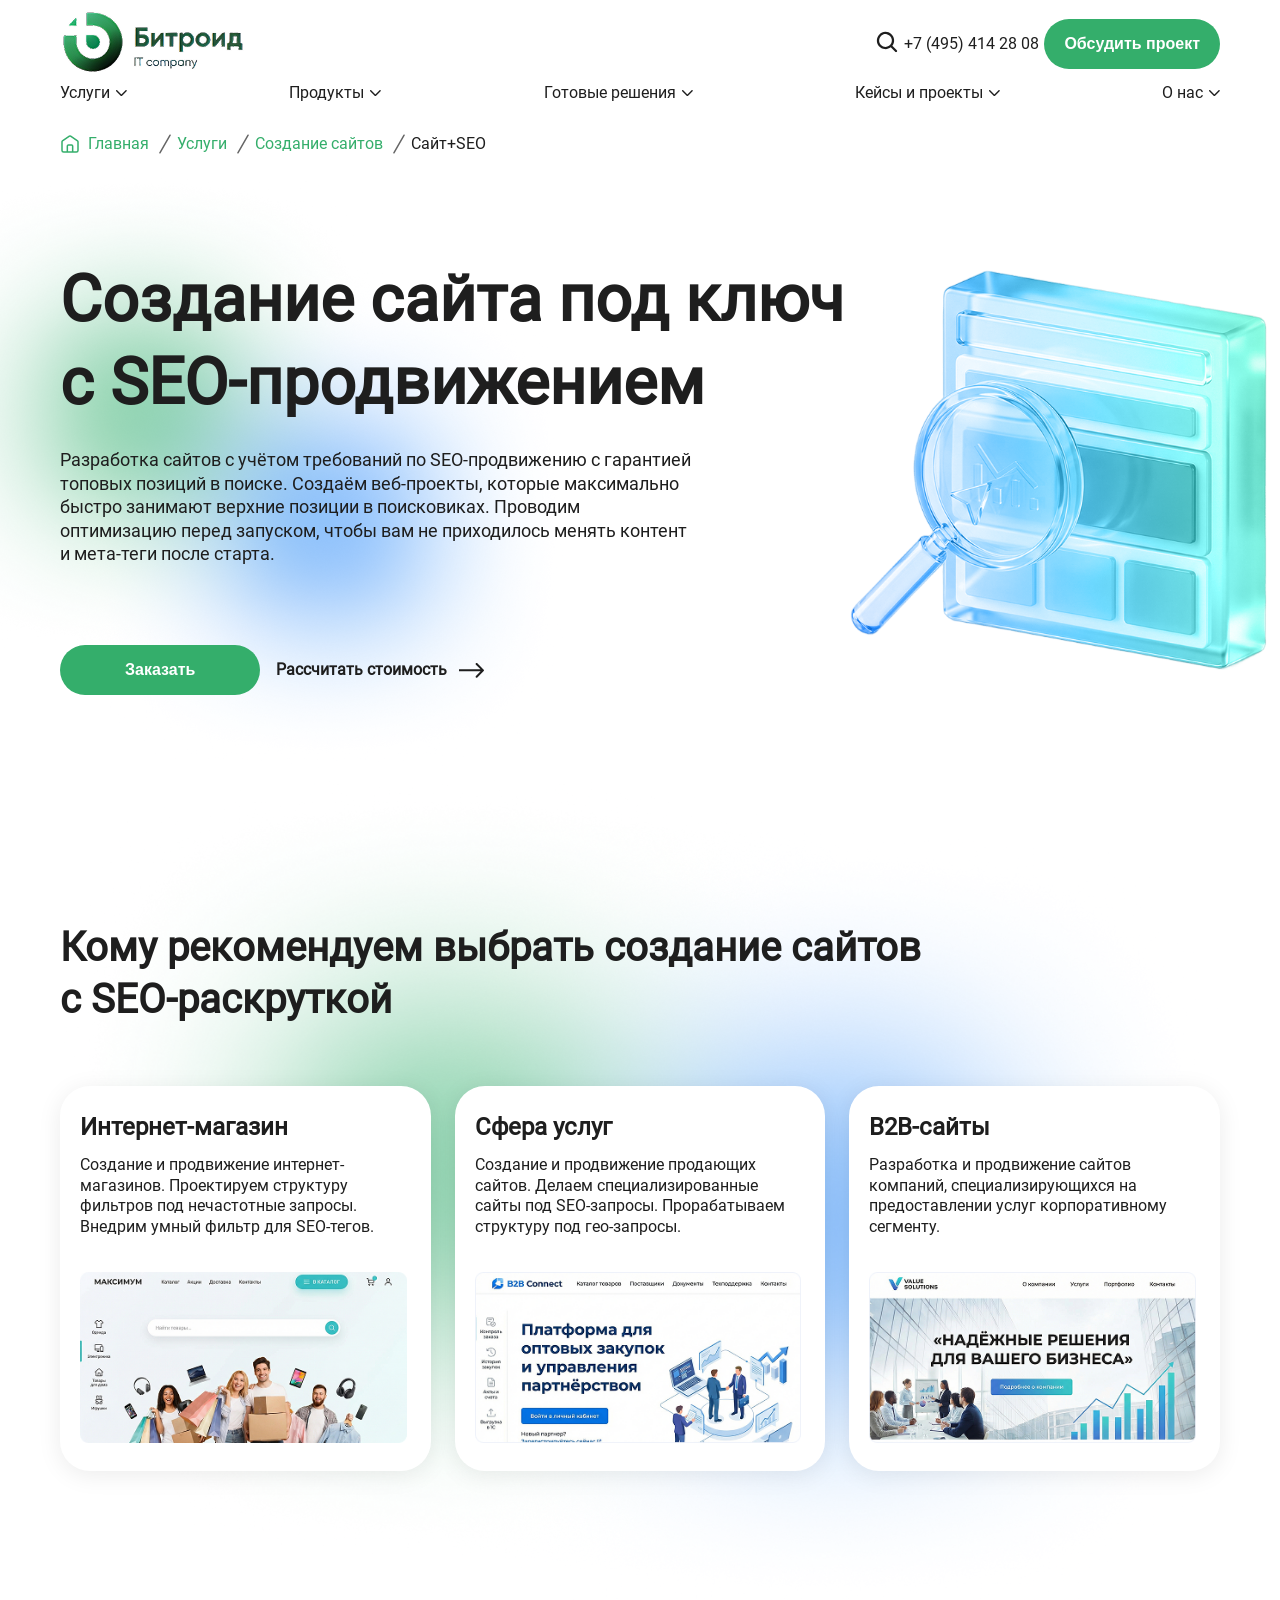
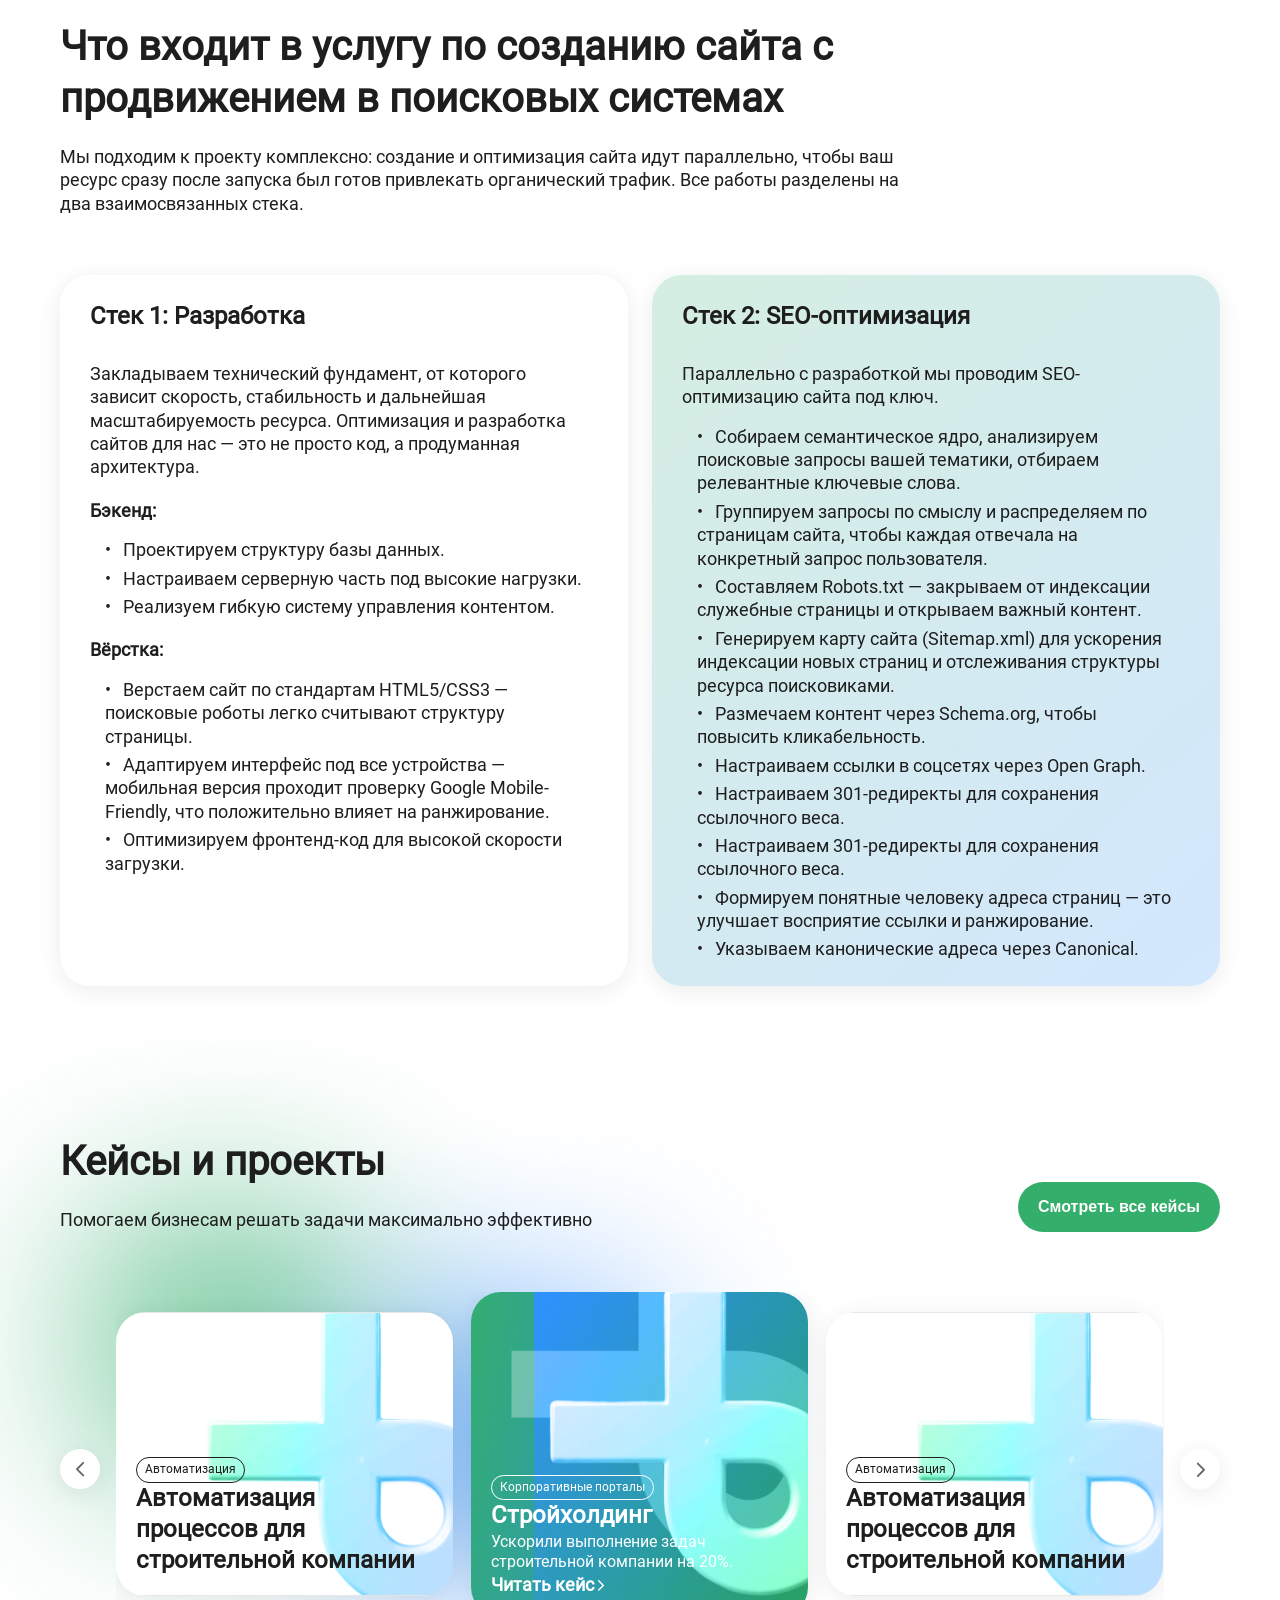
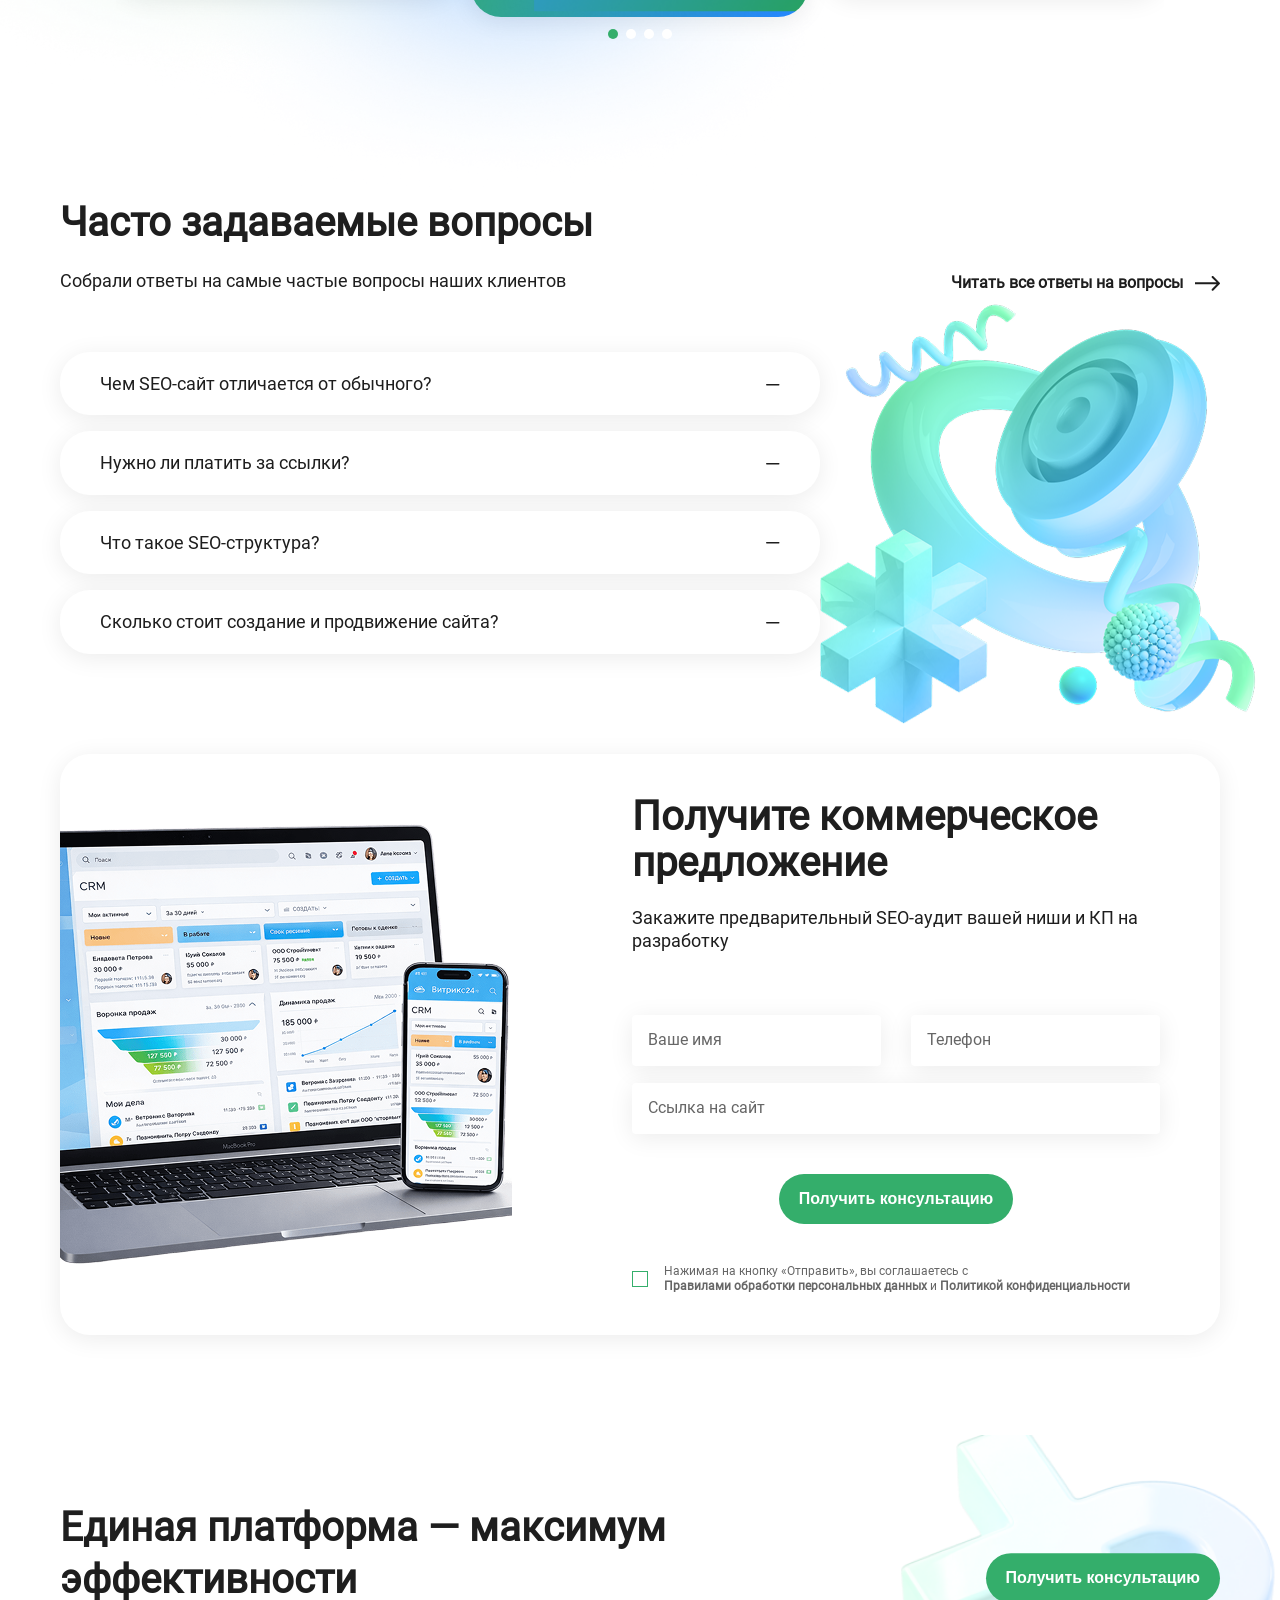
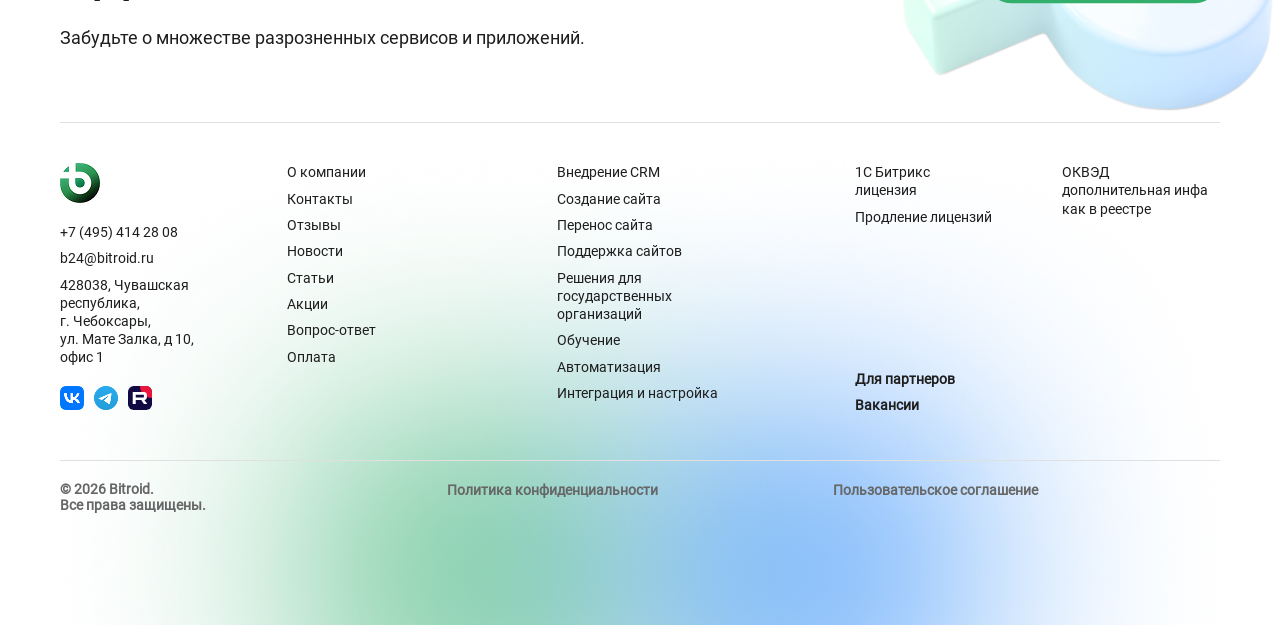
==== commit 23eb97c3: "last" ====
--- a/index.html
+++ b/index.html
@@ -1,451 +1,768 @@
 <!DOCTYPE html>
 <html lang="ru">
+
 <head>
-    <meta charset="UTF-8">
-    <meta http-equiv="X-UA-Compatible" content="IE=edge">
-    <meta name="viewport" content="width=device-width, initial-scale=1.0, viewport-fit=cover">
-    <meta name="description" content="Создание сайтов под ключ. Профессиональная разработка сайтов любой сложности. Адаптивный дизайн, высокая скорость загрузки, SEO-оптимизация.">
-    <meta name="author" content="WebStudio">
-    <meta name="robots" content="index, follow">
-    
-    <title>Bitroid | Создание сайтов под ключ</title>
-    
-    <!-- Styles -->
-    <link rel="stylesheet" href="css/main.css">
-    
-    <!-- Favicon -->
-    <link rel="icon" type="image/x-icon" href="images/favicon.ico">
-    
-    <!-- Schema.org микроразметка -->
-    <script type="application/ld+json">
+  <meta charset="UTF-8">
+  <meta name="viewport" content="width=device-width, initial-scale=1.0">
+  <meta name="description"
+    content="Профессиональная разработка сайтов и интеграций на платформе 1С-Битрикс. Создание интернет-магазинов, корпоративных порталов, CRM-интеграция.">
+  <meta name="keywords" content="разработка сайтов, битрикс, интеграция, интернет-магазин, Чебоксары">
+  <meta name="author" content="Bitroid">
+
+  <title>Bitroid | Разработка сайтов на 1С-Битрикс</title>
+
+  <!-- Styles -->
+  <link rel="stylesheet" href="css/swiper-bundle-min.css">
+  <link rel="stylesheet" href="css/main.css">
+
+  <!-- Schema.org микроразметка -->
+  <script type="application/ld+json">
     {
       "@context": "https://schema.org",
       "@type": "Organization",
-      "name": "WebStudio",
-      "url": "https://webstudio.ru",
-      "logo": "https://webstudio.ru/logo.png",
-      "sameAs": [
-        "https://t.me/webstudio",
-        "https://vk.com/webstudio",
-        "https://wa.me/79001234567"
-      ],
+      "name": "Bitroid",
+      "legalName": "ООО «Битроид»",
+      "url": "https://bitroid.ru",
+      "logo": "https://bitroid.ru/logo.png",
+      "email": "b24@bitroid.ru",
+      "telephone": "+74954142808",
+      "address": {
+        "@type": "PostalAddress",
+        "addressLocality": "Чебоксары",
+        "addressRegion": "Чувашская республика",
+        "streetAddress": "ул. Мате Залка, д 10, офис 1",
+        "postalCode": "428038",
+        "addressCountry": "RU"
+      },
       "contactPoint": {
         "@type": "ContactPoint",
-        "telephone": "+7-999-123-45-67",
-        "email": "info@webstudio.ru",
+        "telephone": "+7 (495) 414 28 08",
         "contactType": "customer service",
+        "email": "b24@bitroid.ru",
         "availableLanguage": ["Russian"]
       },
-      "address": {
-        "@type": "PostalAddress",
-        "addressLocality": "Москва",
-        "addressCountry": "RU"
-      }
+      "sameAs": [
+        "https://t.me/bitroid",
+        "https://vk.com/bitroid"
+      ]
     }
     </script>
-    <script type="application/ld+json">
+
+  <script type="application/ld+json">
     {
       "@context": "https://schema.org",
       "@type": "WebSite",
-      "name": "WebStudio",
-      "url": "https://webstudio.ru",
+      "name": "Bitroid",
+      "url": "https://bitroid.ru",
+      "description": "Профессиональная разработка сайтов и интеграций на платформе 1С-Битрикс.",
       "potentialAction": {
         "@type": "SearchAction",
-        "target": "https://webstudio.ru/search?q={search_term_string}",
+        "target": "https://bitroid.ru/search/?q={search_term_string}",
         "query-input": "required name=search_term_string"
-      }
+      },
+      "inLanguage": "ru"
     }
     </script>
+
+  <script defer src="js/swiper-bundle-min.js"></script>
+  <script defer src="js/main.js"></script>
+
 </head>
+
 <body class="page">
-    <!-- Bitrix: начало шапки -->
-    <header class="header" id="header">
-        <div class="container header__container">
-            <a href="/" class="header__logo">
-                <img src="images/logo.svg" alt="WebStudio" class="header__logo-img" width="180" height="40">
+  <!-- Bitrix: компонент header -->
+  <header class="header" id="header">
+    <div class="container header__content">
+      <a href="/" class="header__logo">
+        <img src="images/logo.png" alt="WebStudio" class="header__logo-img" width="198" height="64">
+      </a>
+
+      <nav class="header__nav" id="mainNav">
+        <ul class="header__menu">
+          <li class="header__menu-item">
+            <a href="#services" class="header__menu-link">
+              <span>
+                Услуги
+              </span>
+              <svg width="11" height="7" viewBox="0 0 11 7">
+                <use href="images/sprite.svg#arrow-down" />
+              </svg>
             </a>
-            
-            <nav class="header__nav" id="mainNav">
-                <ul class="header__menu">
-                    <li class="header__menu-item"><a href="#services" class="header__menu-link">Услуги</a></li>
-                    <li class="header__menu-item"><a href="#cases" class="header__menu-link">Кейсы</a></li>
-                    <li class="header__menu-item"><a href="#faq" class="header__menu-link">FAQ</a></li>
-                    <li class="header__menu-item"><a href="#contacts" class="header__menu-link">Контакты</a></li>
+            <ul class="default-card header__submenu">
+              <li class="header__submenu-item">
+                <a href="">Интернет-магазин</a>
+              </li>
+              <li class="header__submenu-item">
+                <a href="">Сфера услуг</a>
+              </li>
+              <li class="header__submenu-item">
+                <a href="">B2B сайты</a>
+              </li>
+            </ul>
+          </li>
+          <li class="header__menu-item">
+            <a href="#products" class="header__menu-link">
+              <span>
+                Продукты
+              </span>
+              <svg width="11" height="7" viewBox="0 0 11 7">
+                <use href="images/sprite.svg#arrow-down" />
+              </svg>
+            </a>
+          </li>
+          <li class="header__menu-item">
+            <a href="#solutions" class="header__menu-link">
+              <span>
+                Готовые решения
+              </span>
+              <svg width="11" height="7" viewBox="0 0 11 7">
+                <use href="images/sprite.svg#arrow-down" />
+              </svg>
+            </a>
+          </li>
+          <li class="header__menu-item">
+            <a href="#cases" class="header__menu-link">
+              <span>
+                Кейсы и проекты
+              </span>
+              <svg width="11" height="7" viewBox="0 0 11 7">
+                <use href="images/sprite.svg#arrow-down" />
+              </svg>
+            </a>
+            <ul class="default-card header__submenu">
+              <li class="header__submenu-item">
+                <a href="">Автоматизация проектов для строительной компании</a>
+              </li>
+              <li class="header__submenu-item">
+                <a href="">Интерннт-магазин парфюмерии</a>
+              </li>
+              <li class="header__submenu-item">
+                <a href="">Он-лайн кинотеатр</a>
+              </li>
+            </ul>
+          </li>
+          <li class="header__menu-item">
+            <a href="#contacts" class="header__menu-link">
+              <span>
+                О нас
+              </span>
+              <svg width="11" height="7" viewBox="0 0 11 7">
+                <use href="images/sprite.svg#arrow-down" />
+              </svg>
+            </a>
+          </li>
+        </ul>
+      </nav>
+
+
+      <button class="header__search" id="searchBtn" aria-label="Поиск">
+        <svg width="24" height="24" viewBox="0 0 24 24">
+          <use href="images/sprite.svg#icon-search" />
+        </svg>
+      </button>
+
+
+      <a class="header__tel" href="tel:+74954142808">+7 (495) 414 28 08</a>
+
+      <button class="default-button header__button" id="callbackBtn">Обсудить проект</button>
+
+      <button class="header__burger" id="burgerBtn" aria-label="Меню">
+        <svg width="19" height="15" viewBox="0 0 19 15">
+          <use href="images/sprite.svg#burger" />
+        </svg>
+      </button>
+    </div>
+  </header>
+
+  <main class="main">
+    <!-- Хлебные крошки -->
+    <div class="breadcrumbs" itemscope itemtype="https://schema.org/BreadcrumbList">
+      <ul class="container breadcrumbs__list">
+        <li class="breadcrumbs__item" itemprop="itemListElement" itemscope itemtype="https://schema.org/ListItem">
+          <a class="breadcrumbs__link" href="/" itemprop="item">
+            <svg width="20" height="20" viewBox="0 0 20 20">
+              <use href="images/sprite.svg#icon-home" />
+            </svg>
+            <span itemprop="name">Главная</span>
+          </a>
+          <meta itemprop="position" content="1">
+          <svg width="24" height="24" viewBox="0 0 24 24">
+            <use href="images/sprite.svg#breadcrumbs-divider" />
+          </svg>
+        </li>
+
+        <li class="breadcrumbs__item" itemprop="itemListElement" itemscope itemtype="https://schema.org/ListItem">
+          <a class="breadcrumbs__link" href="/services/" itemprop="item">
+            <span itemprop="name">Услуги</span>
+          </a>
+          <meta itemprop="position" content="2">
+          <svg width="24" height="24" viewBox="0 0 24 24">
+            <use href="images/sprite.svg#breadcrumbs-divider" />
+          </svg>
+        </li>
+
+        <li class="breadcrumbs__item" itemprop="itemListElement" itemscope itemtype="https://schema.org/ListItem">
+          <a class="breadcrumbs__link" href="/services/" itemprop="item">
+            <span itemprop="name">Создание сайтов</span>
+          </a>
+          <meta itemprop="position" content="3">
+          <svg width="24" height="24" viewBox="0 0 24 24">
+            <use href="images/sprite.svg#breadcrumbs-divider" />
+          </svg>
+        </li>
+
+        <li class="breadcrumbs__item" itemprop="itemListElement" itemscope itemtype="https://schema.org/ListItem">
+          <span class="breadcrumbs__link breadcrumbs__link--active" itemprop="name">Сайт+SEO</span>
+          <meta itemprop="position" content="4">
+        </li>
+      </ul>
+    </div>
+
+    <!-- Hero Section -->
+    <section class="hero">
+      <div class="container hero__content">
+        <h1 class="hero__h1">
+          Создание сайта под ключ<br>
+          с SEO-продвижением
+        </h1>
+        <p class="hero__desc">
+          Разработка сайтов с учётом требований по SEO-продвижению с гарантией топовых позиций в поиске.
+          Создаём веб-проекты, которые максимально быстро занимают верхние позиции в поисковиках. Проводим
+          оптимизацию перед запуском, чтобы вам не приходилось менять контент и мета-теги после старта.
+        </p>
+        <div class="hero__buttons">
+          <button class="default-button hero__button">Заказать <span>&nbsp;сайт</span></button>
+          <a class="hero__link" href="">
+            <span>Рассчитать стоимость</span>
+            <svg width="25" height="15" viewBox="0 0 25 15">
+              <use href="images/sprite.svg#arrow-right" />
+            </svg>
+          </a>
+        </div>
+      </div>
+    </section>
+
+    <!-- Блок "Кому рекомендуем выбрать" -->
+    <section class="audience" id="services">
+      <div class="container audience__content">
+        <h2 class="audience__h2">Кому рекомендуем выбрать создание сайтов<br>
+          с SEO-раскруткой</h2>
+        <div class="swiper audience__swiper">
+          <div class="swiper-wrapper audience__grid">
+            <div class="swiper-slide default-card audience__card">
+              <h3 class="audience__h3">Интернет-магазин</h3>
+              <p class="audience__desc">
+                Создание и продвижение интернет-магазинов. Проектируем структуру фильтров под нечастотные
+                запросы. Внедрим умный фильтр для SEO-тегов.
+              </p>
+              <picture class="audience__picture">
+                <source srcset="images/audience/audience-1-mobile.png" media="(max-width:576px)">
+                <source srcset="images/audience/audience-1-tablet.png" media="(max-width:768px)">
+                <img class="audience__img" src="images/audience/audience-1.png"
+                  alt="Создание и продвижение интернет-магазинов">
+              </picture>
+            </div>
+
+            <div class="swiper-slide default-card audience__card">
+              <h3 class="audience__h3">Сфера услуг</h3>
+              <p class="audience__desc">
+                Создание и продвижение продающих сайтов. Делаем специализированные сайты под SEO-запросы.
+                Прорабатываем структуру под гео-запросы.
+              </p>
+              <picture class="audience__picture">
+                <source srcset="images/audience/audience-2.png" media="(max-width:576px)">
+                <source srcset="images/audience/audience-2-tablet.png" media="(max-width:768px)">
+                <img class="audience__img" src="images/audience/audience-2.png"
+                  alt="Создание и продвижение продающих сайтов">
+              </picture>
+            </div>
+
+            <div class="swiper-slide default-card audience__card">
+              <h3 class="audience__h3">B2B-сайты</h3>
+              <p class="audience__desc">
+                Разработка и продвижение сайтов компаний, специализирующихся на предоставлении услуг
+                корпоративному сегменту.
+              </p>
+              <picture class="audience__picture">
+                <source srcset="images/audience/audience-3.png" media="(max-width:576px)">
+                <source srcset="images/audience/audience-3-tablet.png" media="(max-width:768px)">
+                <img class="audience__img" src="images/audience/audience-3.png"
+                  alt="Разработка и продвижение сайтов компаний">
+              </picture>
+            </div>
+          </div>
+          <div class="audience__pagination swiper-pagination"></div>
+        </div>
+      </div>
+    </section>
+
+    <!-- Блок "Что входит в услугу" -->
+    <section class="services-offer">
+      <div class="container">
+        <h2 class="services-offer__h2">
+          Что входит в услугу по созданию сайта с продвижением в поисковых системах
+        </h2>
+        <p class="services-offer__desc">
+          Мы подходим к проекту комплексно: создание и оптимизация сайта идут параллельно, чтобы ваш ресурс сразу
+          после запуска был готов привлекать органический трафик. Все работы разделены на два взаимосвязанных
+          стека.
+        </p>
+        <div class="swiper services-offer__swiper">
+          <div class="swiper-wrapper services-offer__grid">
+            <div class="swiper-slide default-card services-offer__card">
+              <h3 class="services-offer__h3">
+                Стек 1: Разработка
+              </h3>
+              <p class="services-offer__text">
+                Закладываем технический фундамент, от которого зависит скорость, стабильность и дальнейшая
+                масштабируемость ресурса. Оптимизация и разработка сайтов для нас — это не просто код,
+                а продуманная архитектура.
+              </p>
+              <h4>
+                Бэкенд:
+              </h4>
+              <ul>
+                <li>
+                  Проектируем структуру базы данных.
+                </li>
+                <li>
+                  Настраиваем серверную часть под высокие нагрузки.
+                </li>
+                <li>
+                  Реализуем гибкую систему управления контентом.
+                </li>
+              </ul>
+              <h4>
+                Вёрстка:
+              </h4>
+              <ul>
+                <li>
+                  Верстаем сайт по стандартам HTML5/CSS3 — поисковые роботы легко считывают структуру
+                  страницы.
+                </li>
+                <li>
+                  Адаптируем интерфейс под все устройства — мобильная версия проходит проверку Google
+                  Mobile-Friendly, что положительно влияет на ранжирование.
+                </li>
+                <li>
+                  Оптимизируем фронтенд-код для высокой скорости загрузки.
+                </li>
+              </ul>
+            </div>
+            <div class="swiper-slide default-card services-offer__card">
+              <h3 class="services-offer__h3">
+                Стек 2: SEO-оптимизация
+              </h3>
+              <p class="services-offer__text">
+                Параллельно с разработкой мы проводим SEO-оптимизацию сайта под ключ.
+              </p>
+              <ul>
+                <li>
+                  Собираем семантическое ядро, анализируем поисковые запросы вашей тематики, отбираем
+                  релевантные ключевые слова.
+                </li>
+                <li>
+                  Группируем запросы по смыслу и распределяем по страницам сайта, чтобы каждая отвечала на
+                  конкретный запрос пользователя.
+                </li>
+                <li>
+                  Составляем Robots.txt — закрываем от индексации служебные страницы и открываем важный
+                  контент.
+                </li>
+                <li>
+                  Генерируем карту сайта (Sitemap.xml) для ускорения индексации новых страниц и отслеживания
+                  структуры ресурса поисковиками.
+                </li>
+                <li>
+                  Размечаем контент через Schema.org, чтобы повысить кликабельность.
+                </li>
+                <li>
+                  Настраиваем ссылки в соцсетях через Open Graph.
+                </li>
+                <li>
+                  Настраиваем 301-редиректы для сохранения ссылочного веса.
+                </li>
+                <li>
+                  Настраиваем 301-редиректы для сохранения ссылочного веса.
+                </li>
+                <li>
+                  Формируем понятные человеку адреса страниц — это улучшает восприятие ссылки и ранжирование.
+                </li>
+                <li>
+                  Указываем канонические адреса через Canonical.
+                </li>
+              </ul>
+            </div>
+          </div>
+          <div class="services-offer__pagination swiper-pagination"></div>
+        </div>
+      </div>
+    </section>
+
+    <!-- Кейсы и проекты -->
+    <section class="cases" id="cases">
+      <div class="container cases__content">
+        <div class="default-heading cases__heading">
+          <h2 class="cases__h2">Кейсы и проекты</h2>
+          <p class="cases__desc">
+            Помогаем бизнесам решать задачи максимально эффективно 
+          </p>
+          <a class="default-button cases__all" href="">Смотреть все кейсы</a>
+        </div>
+        <div class="cases__wrap">
+          <div class="cases__slider swiper" id="casesSlider">
+            <div class="cases__wrapper swiper-wrapper">
+              <div class="cases__slide swiper-slide">
+                <h3 class="cases__h3">Автоматизация процессов для строительной компании</h3>
+                <p class="cases__tag">Автоматизация</p>
+              </div>
+              <div class="cases__slide swiper-slide cases__slide_big">
+                <h3 class="cases__h3">Стройхолдинг</h3>
+                <p class="cases__tag">Корпоративные порталы</p>
+                <p class="cases__desc-in">Ускорили выполнение задач строительной компании на 20%.</p>
+                <a href="">
+                  <span>
+                    Читать кейс
+                  </span>
+                  <svg width="7" height="11" viewBox="0 0 7 11" fill="none" xmlns="http://www.w3.org/2000/svg">
+                    <path
+                      d="M1.20298 0.20752L5.89048 4.89502C5.95603 4.96034 6.00804 5.03796 6.04353 5.12343C6.07901 5.20889 6.09728 5.30053 6.09728 5.39307C6.09728 5.48561 6.07901 5.57724 6.04353 5.66271C6.00804 5.74817 5.95603 5.82579 5.89048 5.89111L1.20298 10.5786C1.07089 10.7107 0.891734 10.7849 0.704931 10.7849C0.518127 10.7849 0.338974 10.7107 0.206884 10.5786C0.0747934 10.4465 0.000586042 10.2674 0.000586032 10.0806C0.000586022 9.89376 0.0747934 9.71461 0.206884 9.58252L4.39692 5.39248L0.206298 1.20244C0.0742074 1.07035 -4.32468e-07 0.891199 -4.40633e-07 0.704395C-4.48799e-07 0.517591 0.0742074 0.338439 0.206298 0.206348C0.338388 0.0742588 0.517541 4.95684e-05 0.704345 4.95603e-05C0.891148 4.95521e-05 1.0703 0.0742588 1.20239 0.206348L1.20298 0.20752Z"
+                      fill="white" />
+                  </svg>
+                </a>
+              </div>
+              <div class="cases__slide swiper-slide">
+                <h3 class="cases__h3">Автоматизация процессов для строительной компании</h3>
+                <p class="cases__tag">Автоматизация</p>
+              </div>
+              <div class="cases__slide swiper-slide cases__slide_big">
+                <h3 class="cases__h3">Стройхолдинг</h3>
+                <p class="cases__tag">Корпоративные порталы</p>
+                <p class="cases__desc-in">Ускорили выполнение задач строительной компании на 20%.</p>
+                <a href="">
+                  <span>
+                    Читать кейс
+                  </span>
+                  <svg width="7" height="11" viewBox="0 0 7 11" fill="none" xmlns="http://www.w3.org/2000/svg">
+                    <path
+                      d="M1.20298 0.20752L5.89048 4.89502C5.95603 4.96034 6.00804 5.03796 6.04353 5.12343C6.07901 5.20889 6.09728 5.30053 6.09728 5.39307C6.09728 5.48561 6.07901 5.57724 6.04353 5.66271C6.00804 5.74817 5.95603 5.82579 5.89048 5.89111L1.20298 10.5786C1.07089 10.7107 0.891734 10.7849 0.704931 10.7849C0.518127 10.7849 0.338974 10.7107 0.206884 10.5786C0.0747934 10.4465 0.000586042 10.2674 0.000586032 10.0806C0.000586022 9.89376 0.0747934 9.71461 0.206884 9.58252L4.39692 5.39248L0.206298 1.20244C0.0742074 1.07035 -4.32468e-07 0.891199 -4.40633e-07 0.704395C-4.48799e-07 0.517591 0.0742074 0.338439 0.206298 0.206348C0.338388 0.0742588 0.517541 4.95684e-05 0.704345 4.95603e-05C0.891148 4.95521e-05 1.0703 0.0742588 1.20239 0.206348L1.20298 0.20752Z"
+                      fill="white" />
+                  </svg>
+                </a>
+              </div>
+            </div>
+            <div class="cases__pagination swiper-pagination"></div>
+          </div>
+          <div class="cases__nav">
+            <div class="cases__nav--prev">
+              <svg width="9" height="15" viewBox="0 0 9 15">
+                <use href="images/sprite.svg#slider-arrow" />
+              </svg>
+            </div>
+            <div class="cases__nav--next">
+              <svg width="9" height="15" viewBox="0 0 9 15">
+                <use href="images/sprite.svg#slider-arrow" />
+              </svg>
+            </div>
+          </div>
+        </div>
+      </div>
+    </section>
+
+    <!-- FAQ -->
+    <section class="faq" id="faq">
+      <div class="container faq__content">
+        <div class="default-heading faq__heading">
+          <h2 class="faq__h2">Часто задаваемые вопросы</h2>
+          <p class="faq__desc">Собрали ответы на самые частые вопросы наших клиентов</p>
+          <a class="faq__all" href="">
+            <span>
+              Читать все ответы на вопросы
+            </span>
+            <svg width="25" height="15" viewBox="0 0 25 15" fill="none" xmlns="http://www.w3.org/2000/svg">
+              <path
+                d="M24.7071 8.07112C25.0976 7.6806 25.0976 7.04743 24.7071 6.65691L18.3431 0.292946C17.9526 -0.0975785 17.3195 -0.0975785 16.9289 0.292946C16.5384 0.68347 16.5384 1.31664 16.9289 1.70716L22.5858 7.36401L16.9289 13.0209C16.5384 13.4114 16.5384 14.0446 16.9289 14.4351C17.3195 14.8256 17.9526 14.8256 18.3431 14.4351L24.7071 8.07112ZM0 7.36401V8.36401H24V7.36401V6.36401H0V7.36401Z"
+                fill="#1E1E1E" />
+            </svg>
+          </a>
+        </div>
+
+        <div class="faq__accordion">
+          <div class="default-card faq__item">
+            <h3 class="faq__h3">
+              <button>
+                Чем SEO-сайт отличается от обычного?
+                <svg class="icon-minus" width="14" height="2" viewBox="0 0 14 2">
+                  <use href="images/sprite.svg#icon-minus" />
+                </svg>
+                <svg class="icon-plus" width="16" height="16" viewBox="0 0 16 16">
+                  <use href="images/sprite.svg#icon-plus" />
+                </svg>
+              </button>
+            </h3>
+            <div class="faq__answer">
+              <p>
+                SEO-сайт изначально проектируется с учётом требований поисковых систем: чистый код,
+                правильная иерархия заголовков, оптимизированные мета-теги и высокая скорость загрузки. В
+                отличие от обычного сайта, где оптимизацию часто добавляют постфактум, здесь SEO-параметры
+                закладываются уже на этапе прототипирования. Это позволяет избежать дорогостоящих доработок
+                после запуска и быстрее выйти в топ поиска. Такой ресурс лучше индексируется, получает
+                больше органического трафика и демонстрирует высокую конверсию. Вы получаете готовый
+                маркетинговый актив.
+              </p>
+            </div>
+          </div>
+
+          <div class="default-card faq__item">
+            <h3 class="faq__h3">
+              <button>
+                Нужно ли платить за ссылки?
+                <svg class="icon-minus" width="14" height="2" viewBox="0 0 14 2">
+                  <use href="images/sprite.svg#icon-minus" />
+                </svg>
+                <svg class="icon-plus" width="16" height="16" viewBox="0 0 16 16">
+                  <use href="images/sprite.svg#icon-plus" />
+                </svg>
+              </button>
+
+            </h3>
+            <div class="faq__answer">
+              <p>
+                Нужно ли платить за ссылки?
+              </p>
+            </div>
+          </div>
+
+          <div class="default-card faq__item">
+            <h3 class="faq__h3">
+              <button>
+                Что такое SEO-структура?
+                <svg class="icon-minus" width="14" height="2" viewBox="0 0 14 2">
+                  <use href="images/sprite.svg#icon-minus" />
+                </svg>
+                <svg class="icon-plus" width="16" height="16" viewBox="0 0 16 16">
+                  <use href="images/sprite.svg#icon-plus" />
+                </svg>
+              </button>
+            </h3>
+            <div class="faq__answer">
+              <p>
+                Что такое SEO-структура?
+              </p>
+            </div>
+          </div>
+
+          <div class="default-card faq__item">
+            <h3 class="faq__h3">
+              <button>
+                Сколько стоит создание и продвижение сайта?
+                <svg class="icon-minus" width="14" height="2" viewBox="0 0 14 2">
+                  <use href="images/sprite.svg#icon-minus" />
+                </svg>
+                <svg class="icon-plus" width="16" height="16" viewBox="0 0 16 16">
+                  <use href="images/sprite.svg#icon-plus" />
+                </svg>
+              </button>
+            </h3>
+            <div class="faq__answer">
+              <p>
+                Сколько стоит создание и продвижение сайта?
+              </p>
+            </div>
+          </div>
+        </div>
+      </div>
+    </section>
+
+    <!-- Форма -->
+    <section class="container  callback">
+      <div class="callback__content">
+        <div class="callback__wrap">
+          <h2 class="callback__h2">Получите коммерческое предложение</h2>
+          <p class="callback__desc">Закажите предварительный SEO-аудит вашей ниши и КП на разработку</p>
+
+          <form class="callback__form" id="callbackForm">
+            <div class="callback__form-group">
+              <input type="text" id="name" name="name" class="callback__input" placeholder="Ваше имя" required>
+              <div class="error-message" id="name-error"></div>
+            </div>
+
+            <div class="callback__form-group">
+              <input type="tel" id="phone" name="phone" class="callback__input" placeholder="Телефон" required>
+              <div class="error-message" id="phone-error"></div>
+            </div>
+
+            <div class="callback__form-group">
+              <input type="url" id="website" name="website" class="callback__input" placeholder="Ссылка на сайт">
+              <div class="error-message" id="website-error"></div>
+            </div>
+
+            <button type="submit" class="default-button callback__submit">
+              Получить консультацию
+            </button>
+
+            <div class="callback__checkbox">
+              <label for="agree">
+                <input type="checkbox" id="agree" required>
+                <span class="checkmark"></span>
+                <span>
+                  Нажимая на кнопку «Отправить», вы соглашаетесь с <a href="">Правилами обработки персональных
+                    данных</a> и <a href=""> Политикой конфиденциальности</a>
+                </span>
+              </label>
+              <div class="error-message" id="agree-error"></div>
+            </div>
+          </form>
+        </div>
+      </div>
+    </section>
+    <section class="one">
+      <div class="container default-heading">
+        <h2>
+          Единая платформа — максимум<br>эффективности
+        </h2>
+        <p>
+          Забудьте о множестве разрозненных сервисов и приложений.
+        </p>
+        <a class="default-button" href="">Получить консультацию</a>
+      </div>
+    </section>
+  </main>
+
+  <!-- Bitrix: компонент footer -->
+  <footer class="footer" id="contacts">
+    <div class="container footer__content">
+      <div class="footer__grid">
+
+        <div class="footer__col">
+          <img class="footer__logo" src="images/logo-small.png" alt="Bitroid" width="40" height="40">
+          <ul class="footer__contacts">
+            <li>
+              <a href="tel:+74954142808" class="footer__phone">
+                +7 (495) 414 28 08
+              </a>
+            </li>
+            <li>
+              <a href="mailto:b24@bitroid.ru" class="footer__email">
+                b24@bitroid.ru
+              </a>
+            </li>
+            <li class="footer__address">
+              428038, Чувашская республика, г.&nbsp;Чебоксары, ул.&nbsp;Мате&nbsp;Залка, д&nbsp;10, офис&nbsp;1
+            </li>
+          </ul>
+          <div class="footer__social">
+            <a href="#" class="footer__social-link" aria-label="VK">
+              <img src="images/vk.png" alt="VK">
+            </a>
+            <a href="#" class="footer__social-link" aria-label="Telegram">
+              <img src="images/tg.png" alt="Telegram">
+            </a>
+            <a href="#" class="footer__social-link" aria-label="Rutube">
+              <svg xmlns="http://www.w3.org/2000/svg" width="24" height="24" viewBox="0 0 132 132" fill="none">
+                <g clip-path="url(#clip0_519_2005)">
+                  <rect width="132" height="132" fill="#100943" />
+                  <path
+                    d="M132 66.0001C168.451 66.0001 198 36.4508 198 3.05176e-05C198 -36.4508 168.451 -66 132 -66C95.5492 -66 66 -36.4508 66 3.05176e-05C66 36.4508 95.5492 66.0001 132 66.0001Z"
+                    fill="#ED143B" />
+                  <path
+                    d="M81.5361 62.9865H42.5386V47.5547H81.5361C83.814 47.5547 85.3979 47.9518 86.1928 48.6451C86.9877 49.3385 87.4801 50.6245 87.4801 52.5031V58.0441C87.4801 60.0234 86.9877 61.3094 86.1928 62.0028C85.3979 62.6961 83.814 62.9925 81.5361 62.9925V62.9865ZM84.2115 33.0059H26V99H42.5386V77.5294H73.0176L87.4801 99H106L90.0546 77.4287C95.9333 76.5575 98.573 74.756 100.75 71.7869C102.927 68.8179 104.019 64.071 104.019 57.7359V52.7876C104.019 49.0303 103.621 46.0613 102.927 43.7857C102.233 41.51 101.047 39.5307 99.362 37.7528C97.5824 36.0698 95.6011 34.8845 93.2223 34.0904C90.8435 33.3971 87.8716 33 84.2115 33V33.0059Z"
+                    fill="white" />
+                </g>
+                <defs>
+                  <clipPath id="clip0_519_2005">
+                    <rect width="132" height="132" rx="32" fill="white" />
+                  </clipPath>
+                </defs>
+              </svg>
+            </a>
+          </div>
+        </div>
+
+        <div class="footer__col">
+          <nav class="footer__nav">
+            <ul class="footer__menu">
+              <li>
+                <ul>
+                  <li><a href="#about">О компании</a></li>
+                  <li><a href="#contacts">Контакты</a></li>
+                  <li><a href="#reviews">Отзывы</a></li>
+                  <li><a href="#news">Новости</a></li>
+                  <li><a href="#articles">Статьи</a></li>
+                  <li><a href="#discounts">Акции</a></li>
+                  <li><a href="#faq">Вопрос-ответ</a></li>
+                  <li><a href="#pay">Оплата</a></li>
                 </ul>
-            </nav>
-            
-            <div class="header__search">
-                <button class="header__search-btn" id="searchBtn" aria-label="Поиск">
-                    <svg width="20" height="20" viewBox="0 0 24 24" fill="none" stroke="currentColor" stroke-width="2">
-                        <circle cx="11" cy="11" r="8"/>
-                        <line x1="21" y1="21" x2="16.65" y2="16.65"/>
-                    </svg>
-                </button>
-                <div class="header__search-form" id="searchForm">
-                    <input type="text" placeholder="Поиск..." class="header__search-input">
-                    <button class="header__search-close">✕</button>
-                </div>
-            </div>
-            
-            <button class="header__btn" id="callbackBtn">Заказать звонок</button>
-            
-            <button class="header__burger" id="burgerBtn" aria-label="Меню">
-                <span></span>
-                <span></span>
-                <span></span>
-            </button>
-        </div>
-    </header>
-    <!-- Bitrix: конец шапки -->
-    
-    <main class="main">
-        <!-- Баннер -->
-        <section class="hero">
-            <div class="container hero__container">
-                <div class="hero__content">
-                    <h1 class="hero__title">Создание сайтов <span class="hero__title-accent">под ключ</span></h1>
-                    <p class="hero__text">Разрабатываем сайты любой сложности: от лендингов до интернет-магазинов. Гарантия качества, индивидуальный подход, SEO-оптимизация из коробки.</p>
-                    <div class="hero__buttons">
-                        <button class="btn btn--primary hero__btn">Узнать стоимость</button>
-                        <button class="btn btn--outline hero__btn-outline">Портфолио</button>
-                    </div>
-                </div>
-                <div class="hero__image">
-                    <img src="images/hero-illustration.svg" alt="Создание сайтов" loading="lazy">
-                </div>
-            </div>
-        </section>
-        
-        <!-- Кому рекомендуем выбрать -->
-        <section class="audience" id="services">
-            <div class="container">
-                <h2 class="section__title">Кому рекомендуем выбрать</h2>
-                <p class="section__subtitle">Наши услуги идеально подходят для бизнеса любого масштаба</p>
-                
-                <div class="audience__grid">
-                    <div class="card audience__card">
-                        <div class="card__icon">
-                            <svg width="48" height="48" viewBox="0 0 24 24" fill="none" stroke="currentColor" stroke-width="1.5">
-                                <rect x="2" y="7" width="20" height="14" rx="2"/>
-                                <line x1="16" y1="21" x2="16" y2="15"/>
-                                <line x1="8" y1="21" x2="8" y2="15"/>
-                                <line x1="9" y1="11" x2="15" y2="11"/>
-                            </svg>
-                        </div>
-                        <h3 class="card__title">Стартапы и малый бизнес</h3>
-                        <p class="card__text">Быстрый старт с лендингом или сайтом-визиткой. Оптимальное решение для выхода на рынок.</p>
-                    </div>
-                    
-                    <div class="card audience__card">
-                        <div class="card__icon">
-                            <svg width="48" height="48" viewBox="0 0 24 24" fill="none" stroke="currentColor" stroke-width="1.5">
-                                <path d="M3 9l9-7 9 7v11a2 2 0 0 1-2 2H5a2 2 0 0 1-2-2z"/>
-                                <polyline points="9 22 9 12 15 12 15 22"/>
-                            </svg>
-                        </div>
-                        <h3 class="card__title">Средний бизнес</h3>
-                        <p class="card__text">Многофункциональные корпоративные сайты с CRM-интеграцией и личными кабинетами.</p>
-                    </div>
-                    
-                    <div class="card audience__card">
-                        <div class="card__icon">
-                            <svg width="48" height="48" viewBox="0 0 24 24" fill="none" stroke="currentColor" stroke-width="1.5">
-                                <circle cx="12" cy="12" r="10"/>
-                                <line x1="2" y1="12" x2="22" y2="12"/>
-                                <path d="M12 2a15.3 15.3 0 0 1 4 10 15.3 15.3 0 0 1-4 10 15.3 15.3 0 0 1-4-10 15.3 15.3 0 0 1 4-10z"/>
-                            </svg>
-                        </div>
-                        <h3 class="card__title">E-commerce проекты</h3>
-                        <p class="card__text">Профессиональные интернет-магазины с удобной корзиной, фильтрами и оплатой.</p>
-                    </div>
-                    
-                    <div class="card audience__card">
-                        <div class="card__icon">
-                            <svg width="48" height="48" viewBox="0 0 24 24" fill="none" stroke="currentColor" stroke-width="1.5">
-                                <path d="M21 16V8a2 2 0 0 0-1-1.73l-7-4a2 2 0 0 0-2 0l-7 4A2 2 0 0 0 3 8v8a2 2 0 0 0 1 1.73l7 4a2 2 0 0 0 2 0l7-4A2 2 0 0 0 21 16z"/>
-                                <polyline points="3.29 7 12 12 20.71 7"/>
-                                <line x1="12" y1="22" x2="12" y2="12"/>
-                            </svg>
-                        </div>
-                        <h3 class="card__title">Агентства и фрилансеры</h3>
-                        <p class="card__text">Белые метки и готовые решения для перепродажи с полной технической поддержкой.</p>
-                    </div>
-                </div>
-            </div>
-        </section>
-        
-        <!-- Что входит в услугу (табы) -->
-        <section class="services-offer">
-            <div class="container">
-                <h2 class="section__title">Что входит в услугу</h2>
-                <p class="section__subtitle">Выберите подходящий тариф и получите полный пакет услуг</p>
-                
-                <div class="tabs">
-                    <div class="tabs__header">
-                        <button class="tabs__btn active" data-tab="basic">Базовый</button>
-                        <button class="tabs__btn" data-tab="optimal">Оптимальный</button>
-                        <button class="tabs__btn" data-tab="premium">Премиум</button>
-                    </div>
-                    
-                    <div class="tabs__content active" id="basic">
-                        <div class="services-offer__grid">
-                            <div class="services-offer__item">
-                                <svg class="services-offer__check" width="24" height="24" viewBox="0 0 24 24" fill="none" stroke="currentColor" stroke-width="2"><polyline points="20 6 9 17 4 12"/></svg>
-                                <span>Адаптивный дизайн (до 5 страниц)</span>
-                            </div>
-                            <div class="services-offer__item">
-                                <svg class="services-offer__check" width="24" height="24" viewBox="0 0 24 24" fill="none" stroke="currentColor" stroke-width="2"><polyline points="20 6 9 17 4 12"/></svg>
-                                <span>Базовая SEO-оптимизация</span>
-                            </div>
-                            <div class="services-offer__item">
-                                <svg class="services-offer__check" width="24" height="24" viewBox="0 0 24 24" fill="none" stroke="currentColor" stroke-width="2"><polyline points="20 6 9 17 4 12"/></svg>
-                                <span>Форма обратной связи</span>
-                            </div>
-                            <div class="services-offer__item">
-                                <svg class="services-offer__check" width="24" height="24" viewBox="0 0 24 24" fill="none" stroke="currentColor" stroke-width="2"><polyline points="20 6 9 17 4 12"/></svg>
-                                <span>Подключение аналитики (Яндекс.Метрика)</span>
-                            </div>
-                        </div>
-                    </div>
-                    
-                    <div class="tabs__content" id="optimal">
-                        <div class="services-offer__grid">
-                            <div class="services-offer__item">
-                                <svg class="services-offer__check" width="24" height="24" viewBox="0 0 24 24" fill="none" stroke="currentColor" stroke-width="2"><polyline points="20 6 9 17 4 12"/></svg>
-                                <span>Адаптивный дизайн (до 15 страниц)</span>
-                            </div>
-                            <div class="services-offer__item">
-                                <svg class="services-offer__check" width="24" height="24" viewBox="0 0 24 24" fill="none" stroke="currentColor" stroke-width="2"><polyline points="20 6 9 17 4 12"/></svg>
-                                <span>Продвинутая SEO-оптимизация</span>
-                            </div>
-                            <div class="services-offer__item">
-                                <svg class="services-offer__check" width="24" height="24" viewBox="0 0 24 24" fill="none" stroke="currentColor" stroke-width="2"><polyline points="20 6 9 17 4 12"/></svg>
-                                <span>CRM-интеграция</span>
-                            </div>
-                            <div class="services-offer__item">
-                                <svg class="services-offer__check" width="24" height="24" viewBox="0 0 24 24" fill="none" stroke="currentColor" stroke-width="2"><polyline points="20 6 9 17 4 12"/></svg>
-                                <span>Личный кабинет пользователя</span>
-                            </div>
-                        </div>
-                    </div>
-                    
-                    <div class="tabs__content" id="premium">
-                        <div class="services-offer__grid">
-                            <div class="services-offer__item">
-                                <svg class="services-offer__check" width="24" height="24" viewBox="0 0 24 24" fill="none" stroke="currentColor" stroke-width="2"><polyline points="20 6 9 17 4 12"/></svg>
-                                <span>Неограниченное количество страниц</span>
-                            </div>
-                            <div class="services-offer__item">
-                                <svg class="services-offer__check" width="24" height="24" viewBox="0 0 24 24" fill="none" stroke="currentColor" stroke-width="2"><polyline points="20 6 9 17 4 12"/></svg>
-                                <span>Интернет-магазин с корзиной и оплатой</span>
-                            </div>
-                            <div class="services-offer__item">
-                                <svg class="services-offer__check" width="24" height="24" viewBox="0 0 24 24" fill="none" stroke="currentColor" stroke-width="2"><polyline points="20 6 9 17 4 12"/></svg>
-                                <span>API-интеграция с 1С и любой системой</span>
-                            </div>
-                            <div class="services-offer__item">
-                                <svg class="services-offer__check" width="24" height="24" viewBox="0 0 24 24" fill="none" stroke="currentColor" stroke-width="2"><polyline points="20 6 9 17 4 12"/></svg>
-                                <span>Техническая поддержка 24/7</span>
-                            </div>
-                        </div>
-                    </div>
-                </div>
-            </div>
-        </section>
-        
-        <!-- Кейсы и проекты (слайдер) -->
-        <section class="cases" id="cases">
-            <div class="container">
-                <h2 class="section__title">Кейсы и проекты</h2>
-                <p class="section__subtitle">Наши работы, которыми мы гордимся</p>
-                
-                <div class="cases__slider" id="casesSlider">
-                    <div class="cases__wrapper">
-                        <div class="cases__slide">
-                            <div class="cases__card">
-                                <img src="images/case-1.jpg" alt="Интернет-магазин мебели" class="cases__image" loading="lazy">
-                                <div class="cases__info">
-                                    <h3 class="cases__title">Интернет-магазин мебели</h3>
-                                    <p class="cases__text">Разработка e-commerce платформы с каталогом из 5000+ товаров</p>
-                                    <a href="#" class="cases__link">Подробнее →</a>
-                                </div>
-                            </div>
-                        </div>
-                        <div class="cases__slide">
-                            <div class="cases__card">
-                                <img src="images/case-2.jpg" alt="Корпоративный сайт" class="cases__image" loading="lazy">
-                                <div class="cases__info">
-                                    <h3 class="cases__title">Корпоративный портал</h3>
-                                    <p class="cases__text">Сайт для крупного производственного холдинга</p>
-                                    <a href="#" class="cases__link">Подробнее →</a>
-                                </div>
-                            </div>
-                        </div>
-                        <div class="cases__slide">
-                            <div class="cases__card">
-                                <img src="images/case-3.jpg" alt="Лендинг" class="cases__image" loading="lazy">
-                                <div class="cases__info">
-                                    <h3 class="cases__title">Лендинг для стартапа</h3>
-                                    <p class="cases__text">Конверсия 15% за первый месяц работы</p>
-                                    <a href="#" class="cases__link">Подробнее →</a>
-                                </div>
-                            </div>
-                        </div>
-                        <div class="cases__slide">
-                            <div class="cases__card">
-                                <img src="images/case-4.jpg" alt="Образовательная платформа" class="cases__image" loading="lazy">
-                                <div class="cases__info">
-                                    <h3 class="cases__title">Образовательная платформа</h3>
-                                    <p class="cases__text">Платформа с видео-уроками и личным кабинетом</p>
-                                    <a href="#" class="cases__link">Подробнее →</a>
-                                </div>
-                            </div>
-                        </div>
-                    </div>
-                    <button class="cases__nav cases__nav--prev" aria-label="Предыдущий">‹</button>
-                    <button class="cases__nav cases__nav--next" aria-label="Следующий">›</button>
-                    <div class="cases__dots"></div>
-                </div>
-            </div>
-        </section>
-        
-        <!-- Часто задаваемые вопросы (аккордеон) -->
-        <section class="faq" id="faq">
-            <div class="container">
-                <h2 class="section__title">Часто задаваемые вопросы</h2>
-                <p class="section__subtitle">Ответы на популярные вопросы о наших услугах</p>
-                
-                <div class="faq__accordion">
-                    <div class="faq__item">
-                        <div class="faq__question">
-                            <span>Сколько времени занимает разработка сайта?</span>
-                            <svg width="20" height="20" viewBox="0 0 24 24" fill="none" stroke="currentColor" stroke-width="2"><polyline points="6 9 12 15 18 9"/></svg>
-                        </div>
-                        <div class="faq__answer">
-                            <p>Сроки зависят от сложности проекта. Лендинг можно сделать за 7-10 дней, интернет-магазин — от 3 до 8 недель, корпоративный портал — от 4 недель. Точные сроки обсуждаются на старте проекта.</p>
-                        </div>
-                    </div>
-                    
-                    <div class="faq__item">
-                        <div class="faq__question">
-                            <span>Входит ли SEO-оптимизация в стоимость?</span>
-                            <svg width="20" height="20" viewBox="0 0 24 24" fill="none" stroke="currentColor" stroke-width="2"><polyline points="6 9 12 15 18 9"/></svg>
-                        </div>
-                        <div class="faq__answer">
-                            <p>Базовая SEO-оптимизация включена во все тарифы. Это правильная структура URL, мета-теги, скорость загрузки, микроразметка. Продвинутая SEO-настройка обсуждается отдельно.</p>
-                        </div>
-                    </div>
-                    
-                    <div class="faq__item">
-                        <div class="faq__question">
-                            <span>Вы делаете сайты на WordPress или пишете с нуля?</span>
-                            <svg width="20" height="20" viewBox="0 0 24 24" fill="none" stroke="currentColor" stroke-width="2"><polyline points="6 9 12 15 18 9"/></svg>
-                        </div>
-                        <div class="faq__answer">
-                            <p>Используем современные технологии: React, Vue, чистый PHP/Laravel или готовые CMS по выбору клиента. У каждого подхода свои преимущества — мы предлагаем оптимальное решение под ваши задачи.</p>
-                        </div>
-                    </div>
-                    
-                    <div class="faq__item">
-                        <div class="faq__question">
-                            <span>Предоставляете ли вы гарантию и поддержку после запуска?</span>
-                            <svg width="20" height="20" viewBox="0 0 24 24" fill="none" stroke="currentColor" stroke-width="2"><polyline points="6 9 12 15 18 9"/></svg>
-                        </div>
-                        <div class="faq__answer">
-                            <p>Да, мы даём гарантию 3-6 месяцев на все работы и предоставляем техническую поддержку. Также можно заключить договор на пост-релизное обслуживание сайта.</p>
-                        </div>
-                    </div>
-                </div>
-            </div>
-        </section>
-        
-        <!-- Блок с формой -->
-        <section class="callback">
-            <div class="container callback__container">
-                <div class="callback__content">
-                    <h2 class="callback__title">Оставьте заявку на бесплатную консультацию</h2>
-                    <p class="callback__text">Расскажите о своём проекте, и мы предложим оптимальное решение</p>
-                </div>
-                
-                <form class="callback__form" id="callbackForm">
-                    <div class="callback__form-group">
-                        <input type="text" id="name" name="name" class="callback__input" placeholder="Ваше имя" required>
-                    </div>
-                    <div class="callback__form-group">
-                        <input type="tel" id="phone" name="phone" class="callback__input" placeholder="Телефон" required>
-                    </div>
-                    <div class="callback__form-group">
-                        <input type="email" id="email" name="email" class="callback__input" placeholder="Email" required>
-                    </div>
-                    <div class="callback__form-group">
-                        <textarea id="message" name="message" class="callback__textarea" placeholder="Комментарий к проекту" rows="3"></textarea>
-                    </div>
-                    <div class="callback__checkbox">
-                        <input type="checkbox" id="agree" required>
-                        <label for="agree">Я согласен на обработку персональных данных</label>
-                    </div>
-                    <button type="submit" class="btn btn--primary callback__submit">Отправить заявку</button>
-                </form>
-            </div>
-        </section>
-    </main>
-    
-    <!-- Bitrix: начало подвала -->
-    <footer class="footer" id="contacts">
-        <div class="container">
-            <div class="footer__grid">
-                <div class="footer__col">
-                    <h3 class="footer__title">О единой платформе</h3>
-                    <p class="footer__text">Мы создаём современные сайты, которые работают на ваш бизнес. Индивидуальный подход, гарантия качества и полная прозрачность на всех этапах разработки.</p>
-                </div>
-                
-                <div class="footer__col">
-                    <h3 class="footer__title">Контакты</h3>
-                    <ul class="footer__contacts">
-                        <li><a href="tel:+79991234567">+7 (999) 123-45-67</a></li>
-                        <li><a href="mailto:info@webstudio.ru">info@webstudio.ru</a></li>
-                        <li>г. Москва, ул. Тверская, 15</li>
-                    </ul>
-                </div>
-                
-                <div class="footer__col">
-                    <div class="footer__logo">
-                        <img src="images/logo-white.svg" alt="WebStudio" width="150" height="33">
-                    </div>
-                    <div class="footer__social">
-                        <a href="#" class="footer__social-link" aria-label="Telegram">
-                            <svg width="24" height="24" viewBox="0 0 24 24" fill="currentColor"><path d="M22.084 4.733l-2.454 11.578c-.164.739-.605.914-1.225.569l-3.381-2.492-1.633 1.571c-.179.179-.33.33-.677.33l.242-3.426 6.238-5.637c.27-.242-.06-.378-.419-.135l-7.714 4.859-3.323-1.04c-.723-.226-.737-.723.151-1.071l12.992-5.008c.602-.242 1.128.147.93 1.042z"/></svg>
-                        </a>
-                        <a href="#" class="footer__social-link" aria-label="VK">
-                            <svg width="24" height="24" viewBox="0 0 24 24" fill="currentColor"><path d="M22.062 7.937c.149-.496 0-.87-.71-.87h-2.404c-.597 0-.87.316-1.023.664 0 0-1.188 2.936-2.877 4.845-.546.546-.795.72-1.092.72-.148 0-.366-.174-.366-.664V7.937c0-.597-.165-.87-.72-.87H9.285c-.398 0-.645.298-.645.58 0 .606.913.745 1.006 2.45v3.692c0 .812-.149 1.008-.463 1.008-.795 0-2.734-2.93-3.86-6.285-.215-.65-.43-.87-1.031-.87H2.363c-.646 0-.78.316-.78.664 0 .62.863 3.688 4.018 7.744 2.1 3.024 5.046 4.665 7.724 4.665 1.614 0 1.81-.364 1.81-.992v-2.286c0-.646.135-.87.578-.87.33 0 .896.166 2.216 1.446 1.511 1.511 1.76 2.186 2.608 2.186h2.404c.646 0 .97-.364.796-1.008-.215-.63-.99-1.544-2.02-2.627-.565-.644-1.412-1.328-1.672-1.676-.363-.43-.26-.62 0-1.008 0 0 2.828-4.02 3.122-5.382z"/></svg>
-                        </a>
-                        <a href="#" class="footer__social-link" aria-label="WhatsApp">
-                            <svg width="24" height="24" viewBox="0 0 24 24" fill="currentColor"><path d="M12.032 2.018c-5.517 0-9.986 4.469-9.986 9.977 0 1.755.453 3.464 1.318 4.984L2.088 21.98l5.244-1.35c1.457.794 3.111 1.224 4.826 1.224h.01c5.514 0 10.001-4.47 10.001-9.977 0-2.66-1.034-5.159-2.91-7.039-1.882-1.877-4.387-2.91-7.048-2.91h-.199zm0 18.355h-.008c-1.492 0-2.957-.406-4.239-1.168l-.304-.18-3.113.8.83-3.034-.197-.314c-.858-1.35-1.31-2.899-1.31-4.484 0-4.654 3.788-8.441 8.449-8.441 2.253 0 4.37.878 5.96 2.472 1.59 1.594 2.466 3.714 2.466 5.972 0 4.66-3.784 8.44-8.433 8.44zm4.632-6.325c-.254-.127-1.5-.74-1.732-.825-.232-.085-.4-.127-.569.127-.169.254-.654.825-.802.994-.148.169-.296.191-.55.064-.254-.127-1.073-.396-2.043-1.263-.755-.67-1.262-1.496-1.41-1.748-.148-.254-.016-.38.111-.508.114-.114.254-.297.381-.445.127-.148.169-.254.254-.423.085-.169.043-.317-.021-.445-.064-.127-.569-1.372-.78-1.878-.205-.495-.411-.424-.569-.44h-.487c-.169 0-.424.064-.645.317-.22.254-.844.825-.844 2.014 0 1.188.866 2.335.987 2.497.12.169 1.704 2.603 4.128 3.648.577.247 1.026.395 1.376.506.58.185 1.105.157 1.521.094.464-.07 1.43-.585 1.632-1.149.203-.566.203-1.048.142-1.149-.06-.101-.22-.169-.466-.296z"/></svg>
-                        </a>
-                    </div>
-                </div>
-                
-                <div class="footer__col">
-                    <h3 class="footer__title">Меню</h3>
-                    <ul class="footer__menu">
-                        <li><a href="#services">Услуги</a></li>
-                        <li><a href="#cases">Кейсы</a></li>
-                        <li><a href="#faq">FAQ</a></li>
-                        <li><a href="#contacts">Контакты</a></li>
-                    </ul>
-                </div>
-            </div>
-            
-            <div class="footer__bottom">
-                <p class="footer__copy">© 2026 WebStudio. Все права защищены.</p>
-            </div>
-        </div>
-    </footer>
-    <!-- Bitrix: конец подвала -->
-    
-    <!-- Кнопка наверх -->
-    <button class="scroll-top" id="scrollTop" aria-label="Наверх">↑</button>
-    
-    <script src="js/main.js"></script>
+              </li>
+              <li>
+                <ul>
+                  <li><a href="#crm">Внедрение CRM</a></li>
+                  <li><a href="#site">Создание сайта</a></li>
+                  <li><a href="#migrate">Перенос сайта</a></li>
+                  <li><a href="#support">Поддержка сайтов</a></li>
+                  <li><a href="#goverments">Решения для государственных организаций</a></li>
+                  <li><a href="#study">Обучение</a></li>
+                  <li><a href="#auto">Автоматизация</a></li>
+                  <li><a href="#intergration">Интеграция и настройка</a></li>
+                </ul>
+              </li>
+            </ul>
+          </nav>
+
+          <ul class="footer__licence">
+            <li>
+              <a href="">
+                1С Битрикс лицензия
+              </a>
+            </li>
+            <li>
+              <a href="">
+                Продление лицензий
+              </a>
+            </li>
+          </ul>
+
+          <ul class="footer__partners">
+            <li>
+              <a href="">
+                Для паpтнеров
+              </a>
+            </li>
+            <li>
+              <a href="">
+                Вакансии
+              </a>
+            </li>
+          </ul>
+        </div>
+
+        <a class="footer__col" href="">
+          ОКВЭД
+          дополнительная инфа как в реестре
+        </a>
+
+      </div>
+
+      <ul class="footer__bottom">
+        <li>
+          <p>© 2026 Bitroid.<br> Все права защищены.</p>
+        </li>
+        <li>
+          <a href="">
+            Политика конфиденциальности
+          </a>
+        </li>
+        <li>
+          <a href="">
+            Пользовательское соглашение
+          </a>
+        </li>
+      </ul>
+    </div>
+  </footer>
+
+  <button class="scroll-top" id="scrollTop" aria-label="Наверх">↑</button>
+
 </body>
+
 </html>
--- a/css/main.css
+++ b/css/main.css
@@ -336,10 +336,11 @@
   stroke-width: 1.5;
 }
 
+/* common */
 section > div > h2 {
   font-family: var(--font-family-regular);
   font-weight: 600;
-  font-size: 40px;
+  font-size: clamp(20px, 5vw, 40px);
   line-height: 130%;
   color: #1e1e1e;
 }
@@ -353,21 +354,122 @@
   color: var(--white);
   border-radius: 60px;
   background-color: var(--brand-green);
+  transition: color 0.3s ease-in-out, background-color 0.3s ease-in-out, outkine 0.3s ease-in-out;
+}
+.default-button:hover, .default-button:focus, .default-button:active {
+  color: var(--brand-green);
+  outline: 1px solid var(--brand-green);
+  background-color: var(--white);
 }
 
 .default-card {
   display: grid;
   grid-template-columns: 1fr;
-  padding: 30px 24px 30px 20px;
-  border-radius: 30px;
+  padding: clamp(16px, 2vw, 30px) clamp(16px, 2vw, 24px) clamp(16px, 2vw, 30px) clamp(16px, 2vw, 20px);
+  border-radius: clamp(10px, 5vw, 30px);
   box-shadow: 0 4px 25px 0 rgba(1, 8, 3, 0.08);
   background-color: var(--white);
+}
+
+.default-heading {
+  position: relative;
+  display: flex;
+  flex-direction: column;
+  justify-content: flex-start;
+  align-items: flex-start;
+  margin-bottom: 60px;
+}
+.default-heading h2 {
+  margin-bottom: 20px;
+  font-family: var(--font-family-regular);
+  font-weight: 600;
+  font-size: 40px;
+  line-height: 130%;
+  color: var(--brand-dark);
+}
+.default-heading > p {
+  font-family: var(--font-family-regular);
+  font-weight: 400;
+  font-size: 18px;
+  line-height: 130%;
+  color: var(--brand-dark);
+}
+.default-heading > a {
+  position: absolute;
+  right: 0;
+  bottom: 0;
+}
+
+/* checkbox */
+input[type=checkbox] {
+  position: absolute;
+  opacity: 0;
+  cursor: pointer;
+  height: 0;
+  width: 0;
+}
+
+.checkmark {
+  position: relative;
+  display: flex;
+  flex-shrink: 0;
+  width: 16px;
+  height: 16px;
+  border: 1px solid var(--brand-green);
+  transition: background-color 0.3s ease-in-out, border-color 0.3s ease-in-out;
+}
+
+input[type=checkbox]:checked ~ .checkmark:after {
+  opacity: 1;
+}
+
+.checkmark:after {
+  position: absolute;
+  content: "";
+  display: block;
+  top: 50%;
+  left: 50%;
+  width: 3px;
+  height: 8px;
+  border: solid var(--white);
+  border-width: 0 1px 1px 0;
+  transform: translate(-50%, -50%) rotate(45deg);
+  opacity: 0;
+}
+
+input[type=checkbox]:checked + .checkmark {
+  background-color: var(--brand-green);
+}
+
+/* mobile menu */
+.mobile-menu-close {
+  position: absolute;
+  top: 20px;
+  right: 32px;
+  width: 30px;
+  height: 30px;
+  background: none;
+  border: none;
+  font-size: 24px;
+  cursor: pointer;
+  display: flex;
+  align-items: center;
+  justify-content: center;
+  color: #333;
+  z-index: 1001;
+  transition: all 0.3s ease;
+}
+
+.mobile-menu-close:hover {
+  transform: scale(1.1);
+  color: #000;
 }
 
 :root {
   --brand-green: #34ae6b;
   --brand-dark: #1e1e1e;
   --white: #ffffff;
+  --grey-66: #666666;
   --container-maxwidth: 1320px;
   --font-family-semibold: "Mulish-SemiBold", sans-serif;
   --font-family-regular: "Roboto-Regular", sans-serif;
@@ -462,14 +564,8 @@
   max-width: var(--container-maxwidth);
   width: 100%;
   margin: 0 auto;
-  padding-right: 60px;
-  padding-left: 60px;
-}
-@media (max-width: 1200px) {
-  .container {
-    padding-right: 16px;
-    padding-left: 16px;
-  }
+  padding-right: clamp(16px, 5vw, 60px);
+  padding-left: clamp(16px, 5vw, 60px);
 }
 
 /* Header */
@@ -483,10 +579,70 @@
   background-color: var(--white);
   z-index: 100;
 }
-.header__container {
+.header__content {
   display: flex;
   justify-content: space-between;
   align-items: center;
+  gap: 5px;
+}
+@media (max-width: 1290px) {
+  .header__content {
+    display: grid;
+    grid-template-areas: "logo . search tel button" "nav nav nav nav nav";
+    grid-template-columns: max-content 1fr min-content max-content max-content;
+  }
+}
+@media (max-width: 768px) {
+  .header__content {
+    display: flex;
+    justify-content: space-between;
+    align-items: center;
+    gap: 16px;
+  }
+}
+@media (max-width: 1290px) {
+  .header__logo {
+    grid-area: logo;
+  }
+}
+@media (max-width: 1290px) {
+  .header__nav {
+    grid-area: nav;
+  }
+}
+@media (max-width: 768px) {
+  .header__nav {
+    max-height: 0;
+    padding: 0;
+    overflow: hidden;
+    background: #fff;
+  }
+  .header__nav.active {
+    position: fixed;
+    top: 0;
+    right: 10px;
+    max-height: unset;
+    height: 100vh;
+    max-width: 500px;
+    width: 95%;
+    padding: 60px 40px 40px 40px;
+    border-radius: 4px;
+    box-shadow: 0 4px 25px 0 rgba(1, 8, 3, 0.08);
+    z-index: 110;
+  }
+  .header__nav.active .header__menu {
+    display: flex;
+    flex-direction: column;
+    align-items: flex-start;
+    gap: 20px;
+  }
+  .header__nav.active .header__menu-item {
+    width: 100%;
+  }
+  .header__nav.active .header__menu-link {
+    width: 100%;
+    justify-content: space-between;
+  }
 }
 .header__menu {
   display: flex;
@@ -495,7 +651,15 @@
   -moz-column-gap: 24px;
        column-gap: 24px;
 }
+.header__menu-item {
+  position: relative;
+}
+.header__menu-item:hover .header__submenu {
+  max-height: 500px;
+  padding: 30px 24px 30px 20px;
+}
 .header__menu-link {
+  position: relative;
   display: flex;
   justify-content: flex-start;
   align-items: center;
@@ -506,6 +670,47 @@
   font-size: 16px;
   line-height: 130%;
   color: var(--brand-dark);
+  transition: color 0.3s ease-in-out;
+}
+.header__menu-link:hover, .header__menu-link:focus, .header__menu-link:active {
+  color: var(--brand-green);
+}
+.header__submenu {
+  position: absolute;
+  max-height: 0;
+  max-width: 300px;
+  width: -moz-max-content;
+  width: max-content;
+  gap: 8px;
+  padding: 0;
+  border-radius: 4px;
+  overflow: hidden;
+  z-index: 130;
+}
+@media (max-width: 768px) {
+  .header__submenu {
+    max-width: unset;
+    width: 100%;
+  }
+}
+.header__submenu-item > a {
+  font-family: var(--font-family-regular);
+  font-weight: 400;
+  font-size: 14px;
+  line-height: 130%;
+  color: var(--brand-dark);
+  transition: color 0.3s ease-in-out;
+}
+.header__submenu-item > a:hover, .header__submenu-item > a:focus, .header__submenu-item > a:active {
+  color: var(--brand-green);
+}
+.header__search {
+  grid-area: search;
+}
+@media (max-width: 768px) {
+  .header__search {
+    margin-left: auto;
+  }
 }
 .header__tel {
   font-family: var(--font-family-regular);
@@ -513,11 +718,57 @@
   font-size: 16px;
   line-height: 110%;
   color: var(--brand-dark);
+  transition: color 0.3s ease-in-out;
+}
+@media (max-width: 1290px) {
+  .header__tel {
+    grid-area: tel;
+  }
+}
+@media (max-width: 768px) {
+  .header__tel {
+    display: none;
+  }
+}
+.header__tel:hover, .header__tel:focus, .header__tel:active {
+  color: var(--brand-green);
+}
+@media (max-width: 1290px) {
+  .header__button {
+    grid-area: button;
+  }
+}
+@media (max-width: 768px) {
+  .header__button {
+    display: none;
+  }
+}
+.header__burger {
+  display: none;
+}
+.header__burger svg {
+  width: 19px;
+  height: 15px;
+}
+@media (max-width: 768px) {
+  .header__burger {
+    display: flex;
+  }
 }
 
 /* Main */
 .main {
   margin-top: 84px;
+}
+@media (max-width: 1290px) {
+  .main {
+    margin-top: 110px;
+  }
+}
+@media (max-width: 768px) {
+  .main {
+    margin-top: 84px;
+  }
 }
 
 /* Breadcrumbs */
@@ -558,38 +809,80 @@
 
 /* Hero */
 .hero {
-  padding-top: 200px;
-  padding-bottom: 188px;
+  padding-top: clamp(80px, 5vw, 200px);
+  padding-bottom: clamp(77px, 5vw, 188px);
   background: url(../images/hero/hero-bg-1.png) no-repeat left center, url(../images/hero/hero-bg-2.png) no-repeat right center;
   background-size: contain, contain;
   overflow: visible;
 }
+@media (max-width: 576px) {
+  .hero {
+    background: url(../images/hero/hero-bg-1.png) no-repeat top center, url(../images/hero/hero-bg-2.png) no-repeat bottom center;
+  }
+}
 .hero__content {
   display: flex;
   flex-direction: column;
-  gap: 24px;
+  gap: clamp(12px, 5vw, 24px);
 }
 .hero__h1 {
   font-family: var(--font-family-regular);
   font-weight: 600;
-  font-size: 64px;
-  line-height: 130%;
-  color: var(--brand-dark);
+  font-size: clamp(24px, 5vw, 64px);
+  line-height: 130%;
+  color: var(--brand-dark);
+}
+@media (max-width: 576px) {
+  .hero__h1 {
+    text-align: center;
+  }
 }
 .hero__desc {
   width: 54.9%;
   margin-bottom: 56px;
   font-family: var(--font-family-regular);
   font-weight: 400;
-  font-size: 18px;
-  line-height: 130%;
-  color: var(--brand-dark);
+  font-size: clamp(14px, 5vw, 18px);
+  line-height: 130%;
+  color: var(--brand-dark);
+}
+@media (max-width: 768px) {
+  .hero__desc {
+    width: 68%;
+  }
+}
+@media (max-width: 576px) {
+  .hero__desc {
+    width: 100%;
+    text-align: center;
+  }
 }
 .hero__buttons {
   display: flex;
   justify-content: flex-start;
   align-items: center;
   gap: 16px;
+}
+@media (max-width: 576px) {
+  .hero__buttons {
+    flex-direction: column;
+    align-items: center;
+  }
+}
+.hero__button {
+  display: flex;
+  justify-content: center;
+  align-items: center;
+  padding-right: 65px;
+  padding-left: 65px;
+}
+.hero__button span {
+  display: none;
+}
+@media (max-width: 768px) {
+  .hero__button span {
+    display: block;
+  }
 }
 .hero__link {
   display: flex;
@@ -607,11 +900,15 @@
 .audience {
   padding-top: 150px;
   padding-bottom: 150px;
-  background: url(../images/audience/audience-bg.png) no-repeat center center;
-  background-size: cover;
+  background: url(../images/audience/audience-bg.png) no-repeat center bottom;
+  background-size: contain;
 }
 .audience__h2 {
-  margin-bottom: 60px;
+  margin-bottom: clamp(30px, 5vw, 60px);
+}
+.audience__swiper {
+  margin: -25px;
+  padding: 25px;
 }
 .audience__grid {
   display: grid;
@@ -619,25 +916,73 @@
   -moz-column-gap: 24px;
        column-gap: 24px;
 }
+@media (max-width: 768px) {
+  .audience__grid {
+    display: flex;
+    flex-direction: column;
+    gap: 16px;
+  }
+}
+@media (max-width: 576px) {
+  .audience__grid {
+    flex-direction: row;
+    gap: 0;
+    padding-bottom: 26px;
+  }
+}
+@media (max-width: 768px) {
+  .audience__card {
+    display: grid;
+    grid-template-columns: 1fr 198px;
+    gap: 12px 10%;
+  }
+}
+@media (max-width: 576px) {
+  .audience__card {
+    display: flex;
+    flex-direction: column;
+  }
+}
 .audience__h3 {
   margin-bottom: 12px;
   font-family: var(--font-family-regular);
   font-weight: 600;
-  font-size: 24px;
-  line-height: 130%;
-  color: var(--brand-dark);
+  font-size: clamp(16px, 5vw, 24px);
+  line-height: 130%;
+  color: var(--brand-dark);
+}
+@media (max-width: 768px) {
+  .audience__h3 {
+    grid-area: 1/1/2/2;
+    margin: 0;
+  }
 }
 .audience__desc {
   margin-bottom: 32px;
   font-family: var(--font-family-regular);
   font-weight: 400;
-  font-size: 16px;
-  line-height: 130%;
-  color: var(--brand-dark);
+  font-size: clamp(14px, 5vw, 16px);
+  line-height: 130%;
+  color: var(--brand-dark);
+}
+@media (max-width: 768px) {
+  .audience__desc {
+    grid-area: 2/1/3/2;
+    margin: 0;
+  }
 }
 .audience__picture {
   align-self: flex-end;
   margin-top: auto;
+}
+@media (max-width: 768px) {
+  .audience__picture {
+    grid-area: 1/2/3/3;
+    display: flex;
+    justify-content: center;
+    align-items: center;
+    margin: 0;
+  }
 }
 .audience__img {
   width: 100%;
@@ -645,6 +990,23 @@
   -o-object-fit: contain;
      object-fit: contain;
 }
+.audience__pagination.swiper-pagination-bullets.swiper-pagination-horizontal {
+  bottom: 0;
+  display: flex;
+  justify-content: center;
+  align-items: center;
+  gap: 8px;
+}
+.audience__pagination.swiper-pagination-bullets.swiper-pagination-horizontal span {
+  width: 10px;
+  height: 10px;
+  margin: 0;
+  background-color: var(--white);
+  opacity: 1;
+}
+.audience__pagination.swiper-pagination-bullets.swiper-pagination-horizontal span.swiper-pagination-bullet-active {
+  background-color: var(--brand-green);
+}
 
 /* Services Offer */
 .services-offer {
@@ -657,18 +1019,35 @@
 }
 .services-offer__desc {
   width: 75.2%;
-  margin-bottom: 60px;
-  font-family: var(--font-family-regular);
-  font-weight: 400;
-  font-size: 18px;
-  line-height: 130%;
-  color: var(--brand-dark);
+  margin-bottom: clamp(30px, 5vw, 60px);
+  font-family: var(--font-family-regular);
+  font-weight: 400;
+  font-size: clamp(14px, 5vw, 18px);
+  line-height: 130%;
+  color: var(--brand-dark);
+}
+.services-offer__swiper {
+  margin: -25px;
+  padding: 25px;
 }
 .services-offer__grid {
   display: grid;
   grid-template-columns: repeat(2, 1fr);
   -moz-column-gap: 24px;
        column-gap: 24px;
+}
+@media (max-width: 768px) {
+  .services-offer__grid {
+    display: flex;
+    flex-direction: column;
+    gap: 16px;
+  }
+}
+@media (max-width: 576px) {
+  .services-offer__grid {
+    flex-direction: row;
+    gap: 0;
+  }
 }
 .services-offer__card {
   display: flex;
@@ -731,26 +1110,19 @@
 .cases {
   padding-top: 150px;
   padding-bottom: 150px;
-}
-.cases__h2 {
-  margin-bottom: 20px;
-}
-.cases__desc {
-  margin-bottom: 60px;
-  font-family: var(--font-family-regular);
-  font-weight: 400;
-  font-size: 18px;
-  line-height: 130%;
-  color: var(--brand-dark);
-}
-.cases__wrapper {
-  align-items: center;
+  background: url(../images/cases/cases-bg.png) no-repeat left bottom;
+  background-size: contain;
+}
+.cases__wrap {
+  position: relative;
 }
 .cases__slider {
   position: relative;
-  width: 100%;
+  width: 90.3%;
   height: 100%;
-  overflow: hidden;
+}
+.cases__wrapper {
+  align-items: center;
 }
 .cases__slide {
   display: grid;
@@ -763,12 +1135,21 @@
   background-size: cover;
 }
 .cases__slide_big {
+  padding-top: 183px;
   background: url(../images/cases/cases-bg-2d.png) no-repeat center center;
   background-size: cover;
 }
 .cases__slide_big h3, .cases__slide_big a, .cases__slide_big p {
   color: var(--white);
   border-color: var(--white);
+}
+.cases__slide a {
+  order: 4;
+  font-family: var(--font-family-regular);
+  font-weight: 600;
+  font-size: 18px;
+  line-height: 130%;
+  color: var(--white);
 }
 .cases__h3 {
   order: 2;
@@ -790,15 +1171,14 @@
   border: 1px solid var(--brand-dark);
   border-radius: 30px;
 }
-.cases a {
-  order: 4;
-  font-family: var(--font-family-regular);
-  font-weight: 600;
+.cases__desc {
+  font-family: var(--font-family-regular);
+  font-weight: 400;
   font-size: 18px;
   line-height: 130%;
-  color: var(--white);
-}
-.cases__desc {
+  color: var(--brand-dark);
+}
+.cases__desc-in {
   order: 3;
   font-family: var(--font-family-regular);
   font-weight: 400;
@@ -809,273 +1189,339 @@
 .cases__nav {
   position: absolute;
   top: 50%;
+  right: 0;
+  left: 0;
+  display: flex;
+  align-items: center;
+  justify-content: space-between;
+  z-index: 10;
   transform: translateY(-50%);
+  transition: all 0.3s ease;
+}
+.cases__nav > div:hover {
+  background: var(--brand-green);
+  color: white;
+}
+.cases__nav--prev, .cases__nav--next {
+  display: flex;
+  justify-content: center;
+  align-items: center;
   width: 40px;
   height: 40px;
-  background: white;
+  color: var(--grey-66);
   border-radius: 50%;
-  display: flex;
-  align-items: center;
-  justify-content: center;
+  box-shadow: 0 4px 25px 0 rgba(1, 8, 3, 0.08);
+  background-color: var(--white);
   cursor: pointer;
-  z-index: 10;
-  box-shadow: 0 2px 8px rgba(0, 0, 0, 0.1);
-  transition: all 0.3s ease;
-}
-.cases__nav:hover {
-  background: #34AE6B;
-  color: white;
-}
-.cases__nav--prev {
-  left: 0;
-}
-.cases__nav--next {
-  right: 0;
+}
+.cases__nav--next svg {
+  transform: rotate(180deg);
 }
 .cases__pagination {
   position: relative;
-  margin-top: 30px;
+  margin-top: 20px;
   display: flex;
   justify-content: center;
   gap: 8px;
 }
-.cases__pagination .swiper-pagination-bullet {
-  width: 8px;
-  height: 8px;
-  background: #ccc;
+.cases__pagination.swiper-pagination-bullets .swiper-pagination-bullet {
+  width: 10px;
+  height: 10px;
+  margin: 0;
+  border-radius: 50%;
+  background-color: var(--white);
   opacity: 1;
   transition: all 0.3s ease;
 }
-.cases__pagination .swiper-pagination-bullet-active {
-  width: 24px;
-  background: #34AE6B;
-  border-radius: 4px;
-}
-
-/* callback */
-.callback__form-group {
-  margin-bottom: 20px;
-}
-
-.error-message {
-  color: #e74c3c;
-  font-size: 12px;
-  margin-top: 5px;
-  display: none;
-}
-
-.callback__input.error {
-  border-color: #e74c3c;
-}
-
-.callback__input.valid {
-  border-color: #2ecc71;
-}
-
-/* deepseek */
-/* FAQ Accordion */
-.faq {
-  padding: var(--spacing-3xl) 0;
-}
-
+.cases__pagination.swiper-pagination-bullets .swiper-pagination-bullet-active {
+  background: var(--brand-green);
+}
+
+/* FAQ */
+.faq__content {
+  padding-bottom: 100px;
+  background: url(../images/faq/faq-bg.png) no-repeat right 69px;
+}
+.faq__all {
+  display: flex;
+  justify-content: flex-start;
+  align-items: center;
+  gap: 12px;
+  font-family: var(--font-family-regular);
+  font-weight: 600;
+  font-size: 16px;
+  line-height: 110%;
+  color: var(--brand-dark);
+}
+.faq__h3 button {
+  position: relative;
+  display: flex;
+  justify-content: space-between;
+  align-items: center;
+  width: 100%;
+  font-family: var(--font-family-regular);
+  font-weight: 400;
+  font-size: 18px;
+  line-height: 130%;
+  color: var(--brand-dark);
+  transition: color 0.3s ease-in-out;
+}
+.faq__h3 button svg {
+  position: absolute;
+  top: 50%;
+  right: 0;
+  transition: transform 0.3s ease-in-out;
+}
+.faq__h3 button .icon-plus {
+  transform: scale(0);
+}
 .faq__accordion {
-  max-width: 800px;
-  margin: 0 auto;
-}
-
+  display: flex;
+  max-width: 760px;
+  flex-direction: column;
+  gap: 16px;
+}
 .faq__item {
-  border-bottom: 1px solid var(--color-border);
-}
-
-.faq__question {
-  display: flex;
-  justify-content: space-between;
-  align-items: center;
-  padding: var(--spacing-lg) 0;
-  font-size: var(--font-size-lg);
-  font-weight: 500;
-  cursor: pointer;
-  transition: color var(--transition-fast);
-}
-
-.faq__question:hover {
-  color: var(--color-primary);
-}
-
-.faq__question svg {
-  transition: transform var(--transition-fast);
-}
-
-.faq__item.active .faq__question svg {
-  transform: rotate(180deg);
-}
-
+  padding: 20px 40px;
+  transition: padding 0.3s ease-in-out;
+}
+.faq__item.active {
+  padding-top: 40px;
+  padding-bottom: 40px;
+}
+.faq__item.active h3 button {
+  color: var(--brand-green);
+}
+.faq__item.active h3 button .icon-plus {
+  transform: scale(1);
+}
+.faq__item.active h3 button .icon-minus {
+  transform: scale(0);
+}
+.faq__item.active .faq__answer {
+  max-height: 500px;
+  padding-top: 24px;
+}
 .faq__answer {
   max-height: 0;
+  padding: 0;
+  font-family: var(--font-family-regular);
+  font-weight: 400;
+  font-size: 16px;
+  line-height: 130%;
+  color: var(--brand-dark);
   overflow: hidden;
-  transition: max-height var(--transition-slow);
-  color: var(--color-gray);
-  line-height: 1.6;
-}
-
-.faq__item.active .faq__answer {
-  max-height: 300px;
-  padding-bottom: var(--spacing-lg);
+  transition: max-height 0.3s ease-in-out, padding 0.3s ease-in-out;
 }
 
 /* Callback Form */
 .callback {
-  padding: var(--spacing-3xl) 0;
-  background: linear-gradient(135deg, var(--color-primary) 0%, var(--color-primary-dark) 100%);
-  color: var(--color-white);
-}
-
-.callback__container {
+  margin-bottom: 100px;
+}
+.callback__content {
+  border-radius: 30px;
+  box-shadow: 0 4px 25px 0 rgba(1, 8, 3, 0.08);
+  background: url(../images/callback/callback-bg.png) no-repeat left center;
+}
+.callback__wrap {
+  display: flex;
+  width: 50.7%;
+  flex-direction: column;
+  justify-content: flex-start;
+  align-items: flex-start;
+  margin-left: auto;
+  padding: 40px 60px 40px 0;
+}
+.callback__h2 {
+  margin-bottom: 20px;
+  font-family: var(--font-family-regular);
+  font-weight: 600;
+  font-size: 40px;
+  color: var(--brand-dark);
+}
+.callback__desc {
+  margin-bottom: 63px;
+  font-family: var(--font-family-regular);
+  font-weight: 400;
+  font-size: 18px;
+  line-height: 130%;
+  color: var(--brand-dark);
+}
+.callback__form {
   display: grid;
-  grid-template-columns: 1fr 1fr;
-  gap: var(--spacing-3xl);
-  align-items: center;
-}
-
-.callback__title {
-  font-size: var(--font-size-3xl);
-  margin-bottom: var(--spacing-md);
-}
-
-.callback__text {
-  font-size: var(--font-size-lg);
-  opacity: 0.95;
-}
-
-.callback__form {
-  background-color: var(--color-white);
-  padding: var(--spacing-xl);
-  border-radius: var(--radius-lg);
-  box-shadow: var(--shadow-xl);
-}
-
-.callback__form-group {
-  margin-bottom: var(--spacing-md);
-}
-
-.callback__input,
-.callback__textarea {
+  grid-template-areas: "name tel" "site site" "button button" "agree agree";
+  grid-template-columns: repeat(2, 1fr);
+  gap: 17px 30px;
+}
+.callback__form-group input {
   width: 100%;
-  padding: 12px 16px;
-  border: 1px solid var(--color-border);
-  border-radius: var(--radius-md);
-  font-size: var(--font-size-base);
-  transition: all var(--transition-fast);
-}
-
-.callback__input:focus,
-.callback__textarea:focus {
-  outline: none;
-  border-color: var(--color-primary);
-  box-shadow: 0 0 0 3px rgba(79, 70, 229, 0.1);
-}
-
+  padding: 15px 16px;
+  font-family: var(--font-family-regular);
+  font-weight: 400;
+  font-size: 16px;
+  line-height: 130%;
+  color: var(--grey-66);
+  border-radius: 4px;
+  box-shadow: 0 4px 25px 0 rgba(1, 8, 3, 0.08);
+  background-color: var(--white);
+}
+.callback__form-group input::-moz-placeholder {
+  font-family: var(--font-family-regular);
+  font-weight: 400;
+  font-size: 16px;
+  line-height: 130%;
+  color: var(--grey-66);
+}
+.callback__form-group input::placeholder {
+  font-family: var(--font-family-regular);
+  font-weight: 400;
+  font-size: 16px;
+  line-height: 130%;
+  color: var(--grey-66);
+}
+.callback__form-group:nth-child(1) {
+  grid-area: name;
+}
+.callback__form-group:nth-child(2) {
+  grid-area: tel;
+}
+.callback__form-group:nth-child(3) {
+  grid-area: site;
+  margin-bottom: 23px;
+}
+.callback__submit {
+  grid-area: button;
+  justify-self: center;
+  margin-bottom: 23px;
+}
 .callback__checkbox {
-  display: flex;
-  align-items: center;
-  gap: var(--spacing-sm);
-  margin-bottom: var(--spacing-lg);
-}
-
-.callback__checkbox input {
-  width: 18px;
-  height: 18px;
-  cursor: pointer;
-}
-
+  grid-area: agree;
+  font-family: var(--font-family-regular);
+  font-weight: 400;
+  font-size: 12px;
+  line-height: 130%;
+  color: #666;
+}
 .callback__checkbox label {
-  font-size: var(--font-size-sm);
-  color: var(--color-gray);
-}
-
-.callback__submit {
-  width: 100%;
+  display: flex;
+  justify-content: flex-start;
+  align-items: center;
+  gap: 16px;
+}
+.callback__checkbox a {
+  font-weight: 600;
+}
+
+/* One */
+.one .container {
+  padding-top: 67px;
+  padding-bottom: 73px;
+  background: url(../images/one/one-bg.png) no-repeat right bottom;
+  background-size: contain;
+}
+.one .default-heading > a {
+  top: 50%;
+  right: 60px;
+  height: -moz-fit-content;
+  height: fit-content;
+  transform: translateY(-50%);
 }
 
 /* Footer */
 .footer {
-  background-color: var(--color-black);
-  color: var(--color-gray);
-  padding: var(--spacing-3xl) 0 var(--spacing-xl);
-}
-
+  background: url(../images/footer/footer-bg.png) no-repeat center bottom;
+}
+.footer__content {
+  display: flex;
+  flex-direction: column;
+}
 .footer__grid {
   display: grid;
-  grid-template-columns: repeat(4, 1fr);
-  gap: var(--spacing-2xl);
-  margin-bottom: var(--spacing-2xl);
-}
-
-.footer__title {
-  color: var(--color-white);
-  font-size: var(--font-size-lg);
-  margin-bottom: var(--spacing-md);
-}
-
-.footer__text {
-  line-height: 1.6;
-}
-
-.footer__contacts {
-  list-style: none;
-}
-
-.footer__contacts li {
-  margin-bottom: var(--spacing-sm);
-}
-
-.footer__contacts a {
-  transition: color var(--transition-fast);
-}
-
-.footer__contacts a:hover {
-  color: var(--color-primary);
-}
-
-.footer__logo {
-  margin-bottom: var(--spacing-md);
-}
-
+  grid-template-columns: 13.6% 1fr 13.6%;
+  gap: 6%;
+  margin-bottom: 20px;
+  padding-top: 40px;
+  padding-bottom: 45px;
+  border-top: 1px solid #e0e0e0;
+  border-bottom: 1px solid #e0e0e0;
+}
+.footer__grid a {
+  font-family: var(--font-family-regular);
+  font-weight: 400;
+  font-size: 14px;
+  line-height: 130%;
+  color: var(--brand-dark);
+}
+.footer__col:nth-child(1) {
+  display: flex;
+  flex-direction: column;
+  gap: 20px;
+}
+.footer__col:nth-child(1) ul {
+  display: flex;
+  flex-direction: column;
+  gap: 8px;
+}
+.footer__col:nth-child(1) li, .footer__col:nth-child(1) a {
+  font-family: var(--font-family-regular);
+  font-weight: 400;
+  font-size: 14px;
+  line-height: 130%;
+  color: var(--brand-dark);
+}
+.footer__col:nth-child(2) {
+  position: relative;
+  display: grid;
+  grid-template-areas: "menu top" "menu bottom";
+  grid-template-columns: 1fr 19.5%;
+  gap: 14%;
+}
 .footer__social {
   display: flex;
-  gap: var(--spacing-md);
-}
-
-.footer__social-link {
-  color: var(--color-gray);
-  transition: all var(--transition-fast);
-}
-
-.footer__social-link:hover {
-  color: var(--color-primary);
-  transform: translateY(-3px);
-}
-
+  justify-content: flex-start;
+  align-items: center;
+  gap: 10px;
+}
+.footer__nav {
+  grid-area: menu;
+}
 .footer__menu {
-  list-style: none;
-}
-
-.footer__menu li {
-  margin-bottom: var(--spacing-sm);
-}
-
-.footer__menu a {
-  transition: color var(--transition-fast);
-}
-
-.footer__menu a:hover {
-  color: var(--color-primary);
-}
-
+  display: grid;
+  grid-template-columns: repeat(2, 1fr);
+  gap: 15%;
+}
+.footer__menu ul {
+  display: flex;
+  flex-direction: column;
+  gap: 8px;
+}
+.footer__licence {
+  grid-area: top;
+  display: flex;
+  flex-direction: column;
+  gap: 8px;
+}
+.footer__partners {
+  position: absolute;
+  grid-area: bottom;
+  bottom: 0;
+  display: flex;
+  flex-direction: column;
+  gap: 8px;
+}
+.footer__partners a {
+  font-weight: 600;
+}
 .footer__bottom {
-  padding-top: var(--spacing-xl);
-  border-top: 1px solid rgba(255, 255, 255, 0.1);
-  text-align: center;
+  display: grid;
+  grid-template-columns: repeat(3, 1fr);
+  padding-bottom: 112px;
+}
+.footer__bottom p, .footer__bottom a {
+  font-family: var(--font-family-regular);
+  font-weight: 600;
+  font-size: 14px;
+  color: #666;
 }
 
 /* Scroll Top Button */
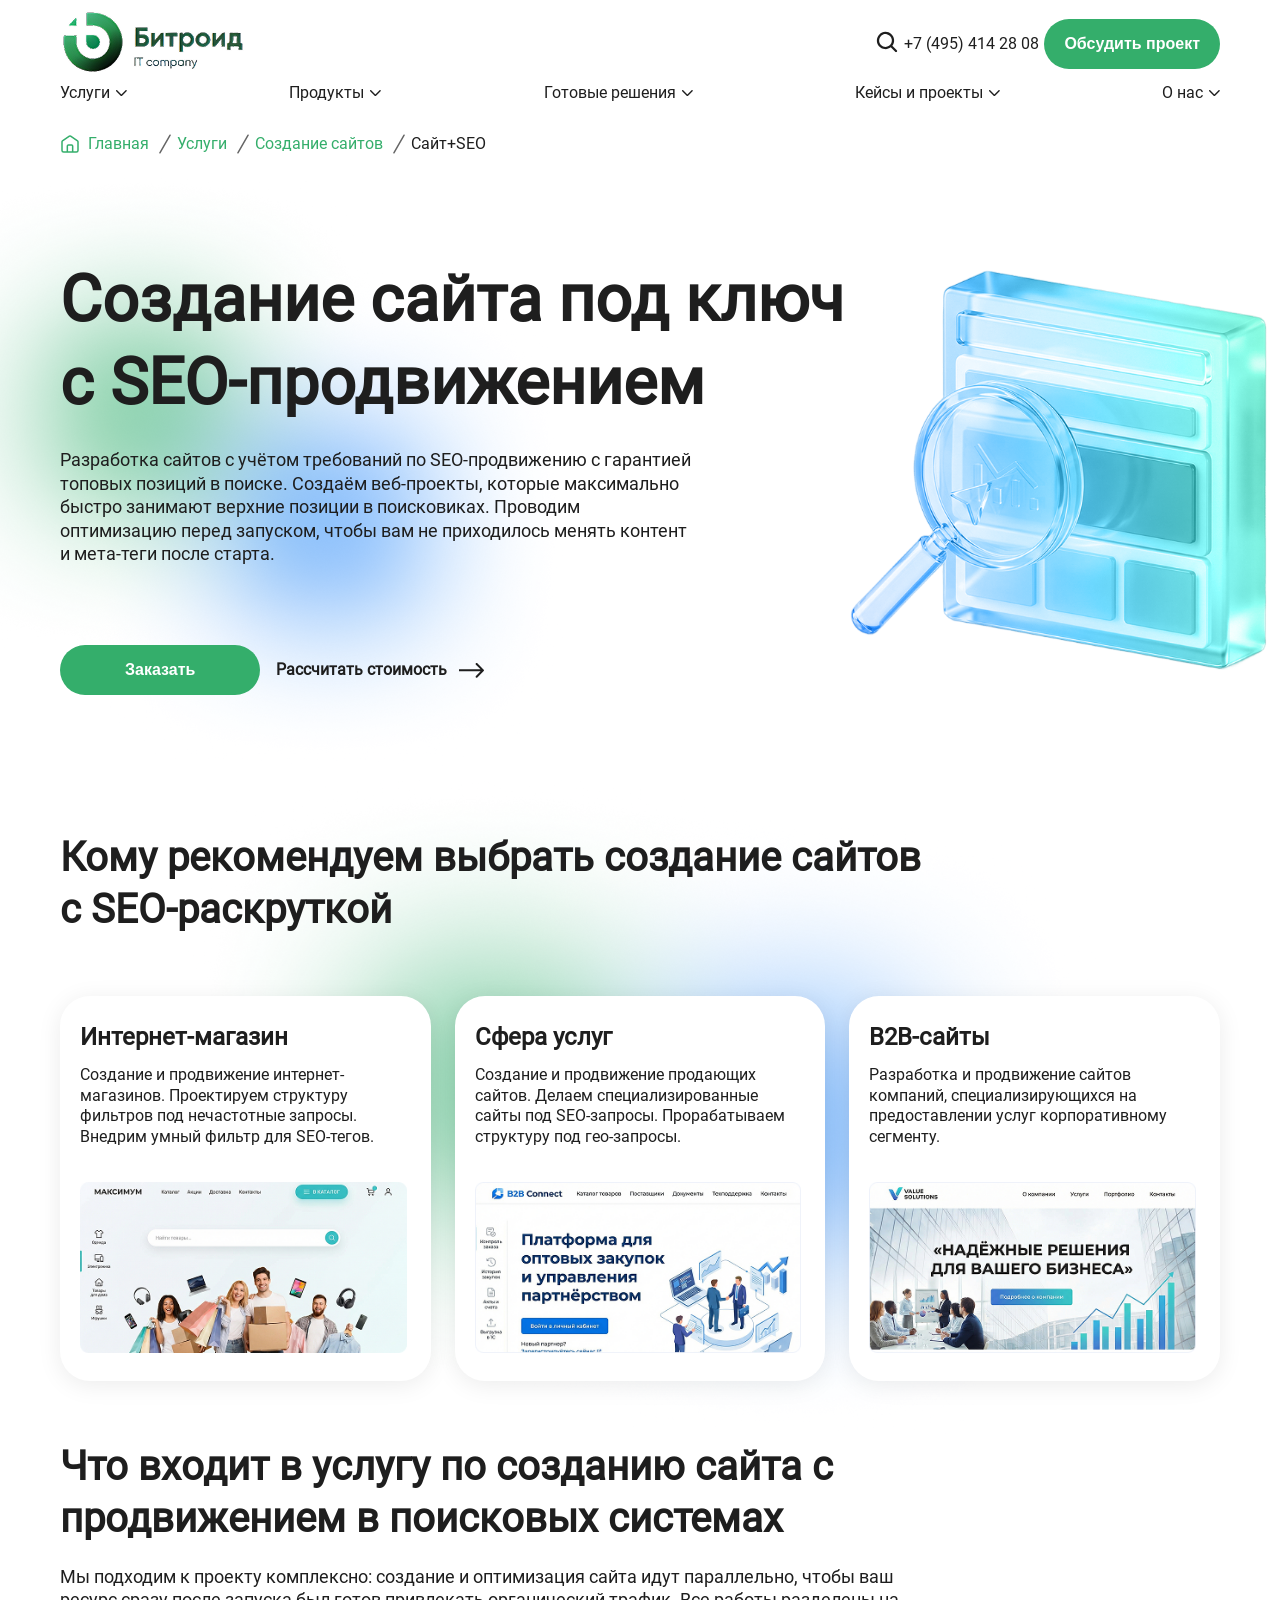
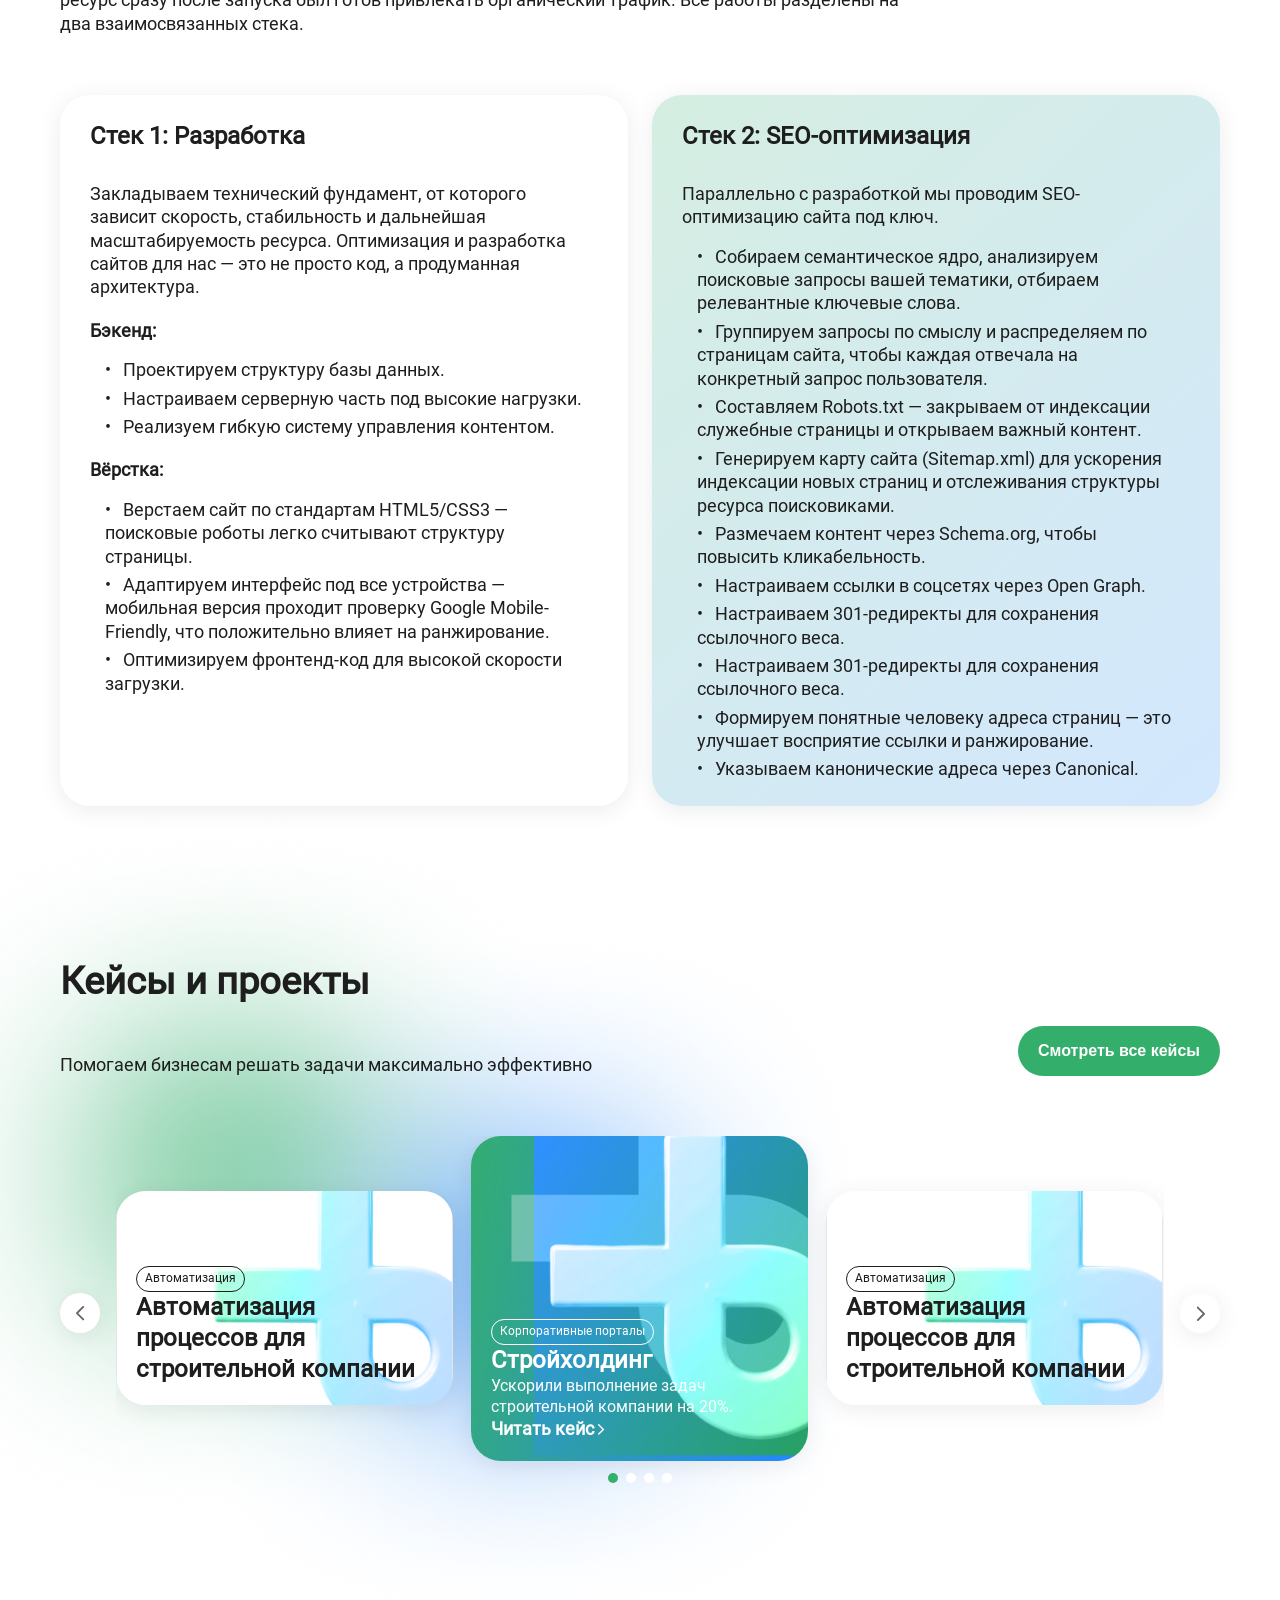
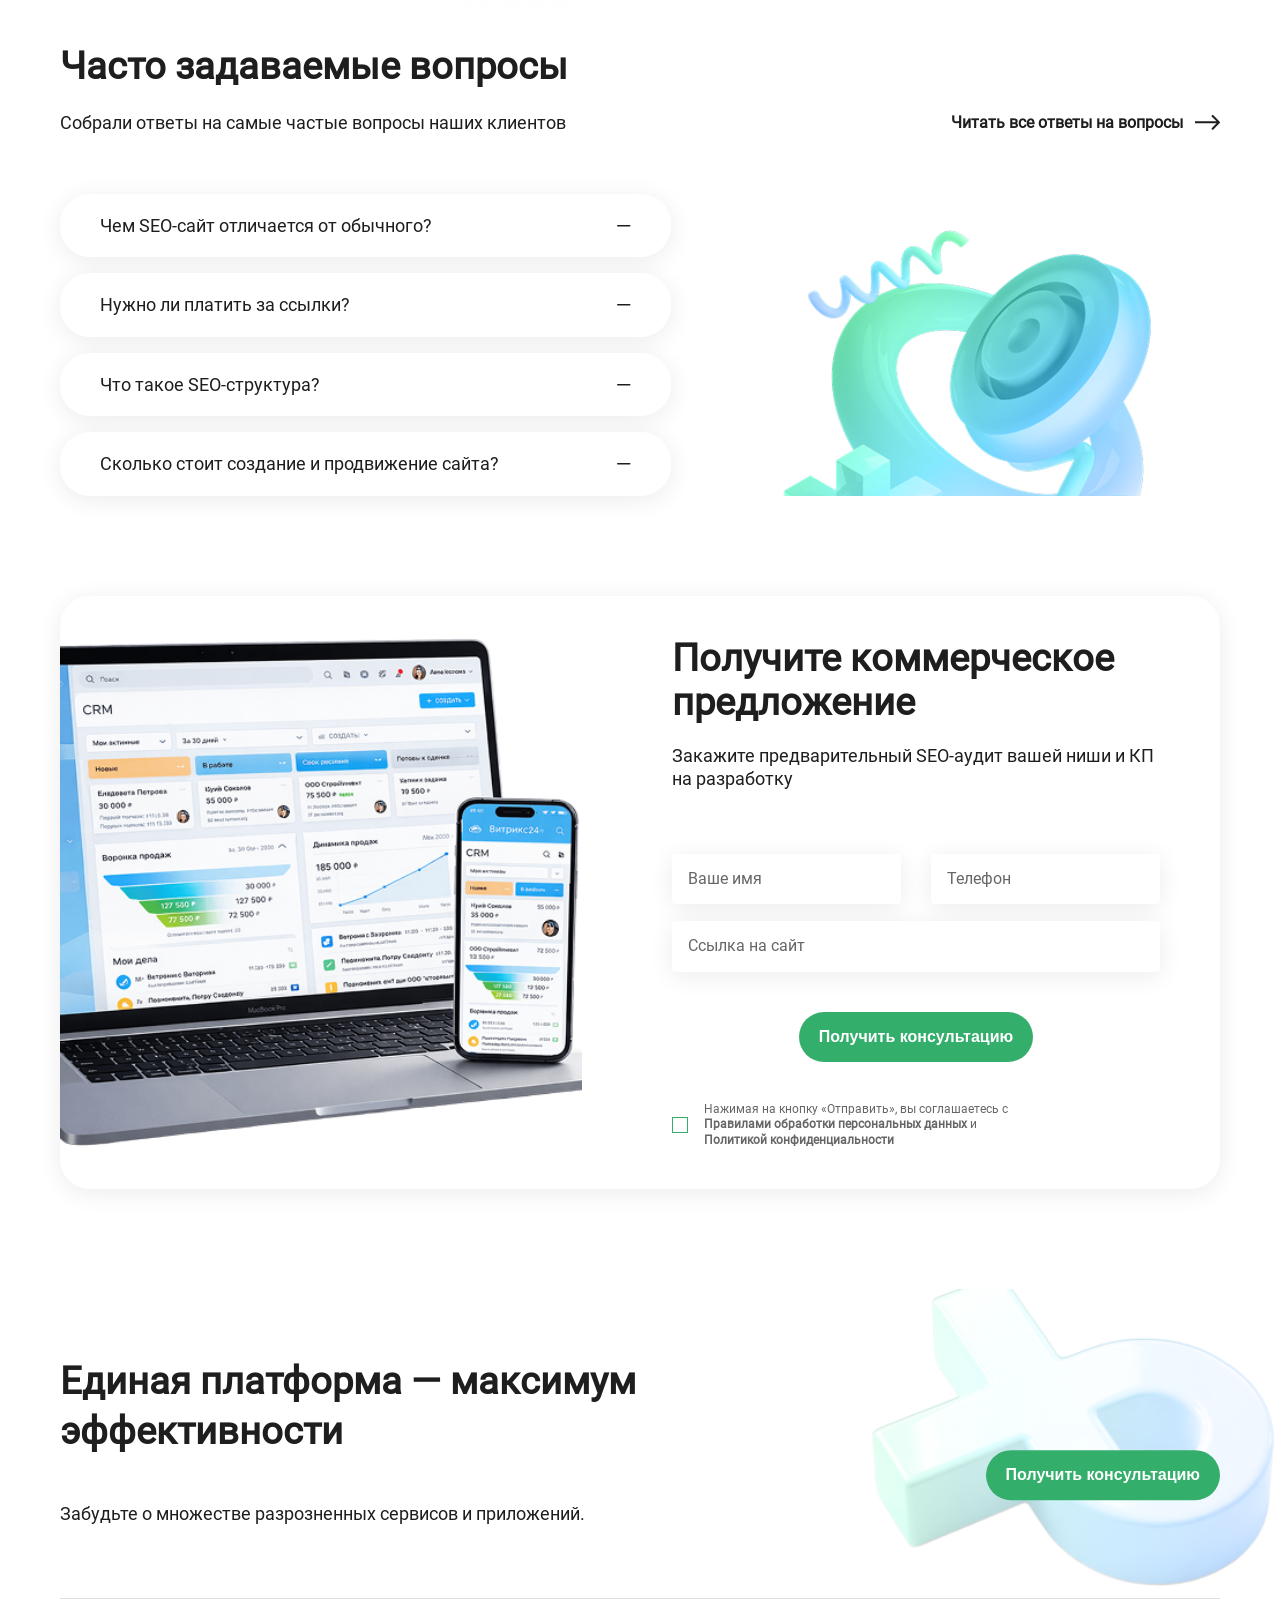
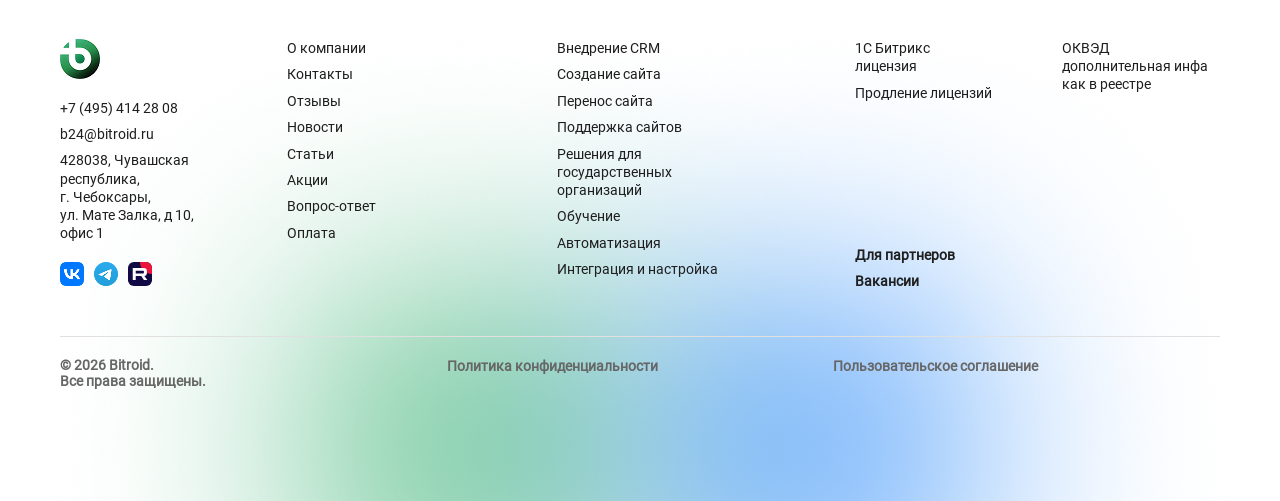
==== commit f1a4e5ea: "last" ====
--- a/index.html
+++ b/index.html
@@ -466,6 +466,7 @@
             </div>
           </div>
         </div>
+        <a class="default-button cases__all_mobile" href="">Смотреть все кейсы</a>
       </div>
     </section>
 
@@ -482,95 +483,106 @@
             <svg width="25" height="15" viewBox="0 0 25 15" fill="none" xmlns="http://www.w3.org/2000/svg">
               <path
                 d="M24.7071 8.07112C25.0976 7.6806 25.0976 7.04743 24.7071 6.65691L18.3431 0.292946C17.9526 -0.0975785 17.3195 -0.0975785 16.9289 0.292946C16.5384 0.68347 16.5384 1.31664 16.9289 1.70716L22.5858 7.36401L16.9289 13.0209C16.5384 13.4114 16.5384 14.0446 16.9289 14.4351C17.3195 14.8256 17.9526 14.8256 18.3431 14.4351L24.7071 8.07112ZM0 7.36401V8.36401H24V7.36401V6.36401H0V7.36401Z"
-                fill="#1E1E1E" />
+                fill="currentColor" />
             </svg>
           </a>
         </div>
-
-        <div class="faq__accordion">
-          <div class="default-card faq__item">
-            <h3 class="faq__h3">
-              <button>
-                Чем SEO-сайт отличается от обычного?
-                <svg class="icon-minus" width="14" height="2" viewBox="0 0 14 2">
-                  <use href="images/sprite.svg#icon-minus" />
-                </svg>
-                <svg class="icon-plus" width="16" height="16" viewBox="0 0 16 16">
-                  <use href="images/sprite.svg#icon-plus" />
-                </svg>
-              </button>
-            </h3>
-            <div class="faq__answer">
-              <p>
-                SEO-сайт изначально проектируется с учётом требований поисковых систем: чистый код,
-                правильная иерархия заголовков, оптимизированные мета-теги и высокая скорость загрузки. В
-                отличие от обычного сайта, где оптимизацию часто добавляют постфактум, здесь SEO-параметры
-                закладываются уже на этапе прототипирования. Это позволяет избежать дорогостоящих доработок
-                после запуска и быстрее выйти в топ поиска. Такой ресурс лучше индексируется, получает
-                больше органического трафика и демонстрирует высокую конверсию. Вы получаете готовый
-                маркетинговый актив.
-              </p>
+        <div class="faq__wrap">
+          <div class="faq__accordion">
+            <div class="default-card faq__item">
+              <h3 class="faq__h3">
+                <button>
+                  Чем SEO-сайт отличается от обычного?
+                  <svg class="icon-minus" width="14" height="2" viewBox="0 0 14 2">
+                    <use href="images/sprite.svg#icon-minus" />
+                  </svg>
+                  <svg class="icon-plus" width="16" height="16" viewBox="0 0 16 16">
+                    <use href="images/sprite.svg#icon-plus" />
+                  </svg>
+                </button>
+              </h3>
+              <div class="faq__answer">
+                <p>
+                  SEO-сайт изначально проектируется с учётом требований поисковых систем: чистый код,
+                  правильная иерархия заголовков, оптимизированные мета-теги и высокая скорость загрузки. В
+                  отличие от обычного сайта, где оптимизацию часто добавляют постфактум, здесь SEO-параметры
+                  закладываются уже на этапе прототипирования. Это позволяет избежать дорогостоящих доработок
+                  после запуска и быстрее выйти в топ поиска. Такой ресурс лучше индексируется, получает
+                  больше органического трафика и демонстрирует высокую конверсию. Вы получаете готовый
+                  маркетинговый актив.
+                </p>
+              </div>
+            </div>
+
+            <div class="default-card faq__item">
+              <h3 class="faq__h3">
+                <button>
+                  Нужно ли платить за ссылки?
+                  <svg class="icon-minus" width="14" height="2" viewBox="0 0 14 2">
+                    <use href="images/sprite.svg#icon-minus" />
+                  </svg>
+                  <svg class="icon-plus" width="16" height="16" viewBox="0 0 16 16">
+                    <use href="images/sprite.svg#icon-plus" />
+                  </svg>
+                </button>
+
+              </h3>
+              <div class="faq__answer">
+                <p>
+                  Нужно ли платить за ссылки?
+                </p>
+              </div>
+            </div>
+
+            <div class="default-card faq__item">
+              <h3 class="faq__h3">
+                <button>
+                  Что такое SEO-структура?
+                  <svg class="icon-minus" width="14" height="2" viewBox="0 0 14 2">
+                    <use href="images/sprite.svg#icon-minus" />
+                  </svg>
+                  <svg class="icon-plus" width="16" height="16" viewBox="0 0 16 16">
+                    <use href="images/sprite.svg#icon-plus" />
+                  </svg>
+                </button>
+              </h3>
+              <div class="faq__answer">
+                <p>
+                  Что такое SEO-структура?
+                </p>
+              </div>
+            </div>
+
+            <div class="default-card faq__item">
+              <h3 class="faq__h3">
+                <button>
+                  Сколько стоит создание и продвижение сайта?
+                  <svg class="icon-minus" width="14" height="2" viewBox="0 0 14 2">
+                    <use href="images/sprite.svg#icon-minus" />
+                  </svg>
+                  <svg class="icon-plus" width="16" height="16" viewBox="0 0 16 16">
+                    <use href="images/sprite.svg#icon-plus" />
+                  </svg>
+                </button>
+              </h3>
+              <div class="faq__answer">
+                <p>
+                  Сколько стоит создание и продвижение сайта?
+                </p>
+              </div>
             </div>
           </div>
-
-          <div class="default-card faq__item">
-            <h3 class="faq__h3">
-              <button>
-                Нужно ли платить за ссылки?
-                <svg class="icon-minus" width="14" height="2" viewBox="0 0 14 2">
-                  <use href="images/sprite.svg#icon-minus" />
-                </svg>
-                <svg class="icon-plus" width="16" height="16" viewBox="0 0 16 16">
-                  <use href="images/sprite.svg#icon-plus" />
-                </svg>
-              </button>
-
-            </h3>
-            <div class="faq__answer">
-              <p>
-                Нужно ли платить за ссылки?
-              </p>
-            </div>
-          </div>
-
-          <div class="default-card faq__item">
-            <h3 class="faq__h3">
-              <button>
-                Что такое SEO-структура?
-                <svg class="icon-minus" width="14" height="2" viewBox="0 0 14 2">
-                  <use href="images/sprite.svg#icon-minus" />
-                </svg>
-                <svg class="icon-plus" width="16" height="16" viewBox="0 0 16 16">
-                  <use href="images/sprite.svg#icon-plus" />
-                </svg>
-              </button>
-            </h3>
-            <div class="faq__answer">
-              <p>
-                Что такое SEO-структура?
-              </p>
-            </div>
-          </div>
-
-          <div class="default-card faq__item">
-            <h3 class="faq__h3">
-              <button>
-                Сколько стоит создание и продвижение сайта?
-                <svg class="icon-minus" width="14" height="2" viewBox="0 0 14 2">
-                  <use href="images/sprite.svg#icon-minus" />
-                </svg>
-                <svg class="icon-plus" width="16" height="16" viewBox="0 0 16 16">
-                  <use href="images/sprite.svg#icon-plus" />
-                </svg>
-              </button>
-            </h3>
-            <div class="faq__answer">
-              <p>
-                Сколько стоит создание и продвижение сайта?
-              </p>
-            </div>
-          </div>
-        </div>
+        </div>
+        <a class="faq__all_mobile" href="">
+          <span>
+            Читать все ответы на вопросы
+          </span>
+          <svg width="25" height="15" viewBox="0 0 25 15" fill="none" xmlns="http://www.w3.org/2000/svg">
+            <path
+              d="M24.7071 8.07112C25.0976 7.6806 25.0976 7.04743 24.7071 6.65691L18.3431 0.292946C17.9526 -0.0975785 17.3195 -0.0975785 16.9289 0.292946C16.5384 0.68347 16.5384 1.31664 16.9289 1.70716L22.5858 7.36401L16.9289 13.0209C16.5384 13.4114 16.5384 14.0446 16.9289 14.4351C17.3195 14.8256 17.9526 14.8256 18.3431 14.4351L24.7071 8.07112ZM0 7.36401V8.36401H24V7.36401V6.36401H0V7.36401Z"
+              fill="currentColor" />
+          </svg>
+        </a>
       </div>
     </section>
 
@@ -737,7 +749,7 @@
         </div>
 
         <a class="footer__col" href="">
-          ОКВЭД
+          ОКВЭД<br>
           дополнительная инфа как в реестре
         </a>
 
--- a/css/main.css
+++ b/css/main.css
@@ -373,31 +373,32 @@
 
 .default-heading {
   position: relative;
-  display: flex;
-  flex-direction: column;
-  justify-content: flex-start;
-  align-items: flex-start;
+  display: grid;
+  grid-template-columns: 1fr max-content;
+  -moz-column-gap: 10px;
+       column-gap: 10px;
   margin-bottom: 60px;
 }
 .default-heading h2 {
+  grid-area: 1/1/2/2;
   margin-bottom: 20px;
   font-family: var(--font-family-regular);
   font-weight: 600;
-  font-size: 40px;
+  font-size: clamp(20px, 3vw, 40px);
   line-height: 130%;
   color: var(--brand-dark);
 }
 .default-heading > p {
-  font-family: var(--font-family-regular);
-  font-weight: 400;
-  font-size: 18px;
+  grid-area: 2/1/3/2;
+  align-self: flex-end;
+  font-family: var(--font-family-regular);
+  font-weight: 400;
+  font-size: clamp(14px, 3vw, 18px);
   line-height: 130%;
   color: var(--brand-dark);
 }
 .default-heading > a {
-  position: absolute;
-  right: 0;
-  bottom: 0;
+  grid-area: 2/2/3/3;
 }
 
 /* checkbox */
@@ -817,7 +818,8 @@
 }
 @media (max-width: 576px) {
   .hero {
-    background: url(../images/hero/hero-bg-1.png) no-repeat top center, url(../images/hero/hero-bg-2.png) no-repeat bottom center;
+    background: url(../images/hero/hero-bg-1.png) no-repeat top center, url(../images/hero/hero-bg-2.png) no-repeat center 157%;
+    background-size: contain, 70%;
   }
 }
 .hero__content {
@@ -898,8 +900,8 @@
 
 /* Audience */
 .audience {
-  padding-top: 150px;
-  padding-bottom: 150px;
+  padding-top: clamp(60px, 3vw, 150px);
+  padding-bottom: clamp(60px, 3vw, 150px);
   background: url(../images/audience/audience-bg.png) no-repeat center bottom;
   background-size: contain;
 }
@@ -1055,6 +1057,7 @@
   justify-content: flex-start;
   align-items: flex-start;
   gap: 20px;
+  height: auto;
   padding-right: 38px;
   padding-left: 30px;
 }
@@ -1113,21 +1116,47 @@
   background: url(../images/cases/cases-bg.png) no-repeat left bottom;
   background-size: contain;
 }
+@media (max-width: 768px) {
+  .cases__all {
+    display: none;
+  }
+}
+.cases__all_mobile {
+  display: none;
+}
+@media (max-width: 768px) {
+  .cases__all_mobile {
+    display: flex;
+    width: -moz-fit-content;
+    width: fit-content;
+    margin: 0 auto;
+  }
+}
 .cases__wrap {
   position: relative;
+}
+@media (max-width: 768px) {
+  .cases__wrap {
+    margin-bottom: 40px;
+  }
 }
 .cases__slider {
   position: relative;
   width: 90.3%;
   height: 100%;
 }
+@media (max-width: 768px) {
+  .cases__slider {
+    width: 100%;
+  }
+}
 .cases__wrapper {
   align-items: center;
 }
 .cases__slide {
   display: grid;
   grid-template-columns: 1fr;
-  padding: 145px 24px 20px 20px;
+  padding: clamp(75px, 3vw, 145px) clamp(16px, 3vw, 24px) clamp(16px, 3vw, 20px) clamp(16px, 3vw, 20px);
   border-radius: 30px;
   box-shadow: 0 4px 25px 0 rgba(1, 8, 3, 0.08);
   background-color: var(--white);
@@ -1139,6 +1168,11 @@
   background: url(../images/cases/cases-bg-2d.png) no-repeat center center;
   background-size: cover;
 }
+@media (max-width: 768px) {
+  .cases__slide_big {
+    padding: clamp(75px, 3vw, 145px) clamp(16px, 3vw, 24px) clamp(16px, 3vw, 20px) clamp(16px, 3vw, 20px);
+  }
+}
 .cases__slide_big h3, .cases__slide_big a, .cases__slide_big p {
   color: var(--white);
   border-color: var(--white);
@@ -1155,7 +1189,7 @@
   order: 2;
   font-family: var(--font-family-regular);
   font-weight: 600;
-  font-size: 24px;
+  font-size: clamp(16px, 3vw, 24px);
   line-height: 130%;
   color: var(--brand-dark);
 }
@@ -1197,6 +1231,11 @@
   z-index: 10;
   transform: translateY(-50%);
   transition: all 0.3s ease;
+}
+@media (max-width: 768px) {
+  .cases__nav {
+    display: none;
+  }
 }
 .cases__nav > div:hover {
   background: var(--brand-green);
@@ -1240,7 +1279,6 @@
 /* FAQ */
 .faq__content {
   padding-bottom: 100px;
-  background: url(../images/faq/faq-bg.png) no-repeat right 69px;
 }
 .faq__all {
   display: flex;
@@ -1253,15 +1291,38 @@
   line-height: 110%;
   color: var(--brand-dark);
 }
+@media (max-width: 768px) {
+  .faq__all {
+    display: none;
+  }
+}
+.faq__all_mobile {
+  display: none;
+  justify-content: flex-start;
+  align-items: center;
+  gap: 12px;
+  font-family: var(--font-family-regular);
+  font-weight: 600;
+  font-size: 16px;
+  line-height: 110%;
+}
+@media (max-width: 768px) {
+  .faq__all_mobile {
+    display: flex;
+    color: var(--brand-green);
+  }
+}
 .faq__h3 button {
   position: relative;
   display: flex;
   justify-content: space-between;
   align-items: center;
   width: 100%;
-  font-family: var(--font-family-regular);
-  font-weight: 400;
-  font-size: 18px;
+  padding-right: 25px;
+  text-align: left;
+  font-family: var(--font-family-regular);
+  font-weight: 400;
+  font-size: clamp(16px, 3vw, 18px);
   line-height: 130%;
   color: var(--brand-dark);
   transition: color 0.3s ease-in-out;
@@ -1270,14 +1331,27 @@
   position: absolute;
   top: 50%;
   right: 0;
+  transform: translateY(-50%);
   transition: transform 0.3s ease-in-out;
 }
 .faq__h3 button .icon-plus {
   transform: scale(0);
 }
+.faq__wrap {
+  display: grid;
+  grid-template-columns: 52.7% 1fr;
+  background: url(../images/faq/faq-bg.png) no-repeat right top;
+  background-size: 40%;
+}
+@media (max-width: 768px) {
+  .faq__wrap {
+    grid-template-columns: 1fr;
+    margin-bottom: 40px;
+    background: none;
+  }
+}
 .faq__accordion {
   display: flex;
-  max-width: 760px;
   flex-direction: column;
   gap: 16px;
 }
@@ -1293,7 +1367,7 @@
   color: var(--brand-green);
 }
 .faq__item.active h3 button .icon-plus {
-  transform: scale(1);
+  transform: scale(1) translateY(-50%);
 }
 .faq__item.active h3 button .icon-minus {
   transform: scale(0);
@@ -1307,7 +1381,7 @@
   padding: 0;
   font-family: var(--font-family-regular);
   font-weight: 400;
-  font-size: 16px;
+  font-size: clamp(14px, 3vw, 16px);
   line-height: 130%;
   color: var(--brand-dark);
   overflow: hidden;
@@ -1319,31 +1393,39 @@
   margin-bottom: 100px;
 }
 .callback__content {
+  display: grid;
+  grid-template-columns: 1fr 50.7%;
   border-radius: 30px;
   box-shadow: 0 4px 25px 0 rgba(1, 8, 3, 0.08);
   background: url(../images/callback/callback-bg.png) no-repeat left center;
+  background-size: 45%;
+}
+@media (max-width: 768px) {
+  .callback__content {
+    display: flex;
+    background: none;
+  }
 }
 .callback__wrap {
-  display: flex;
-  width: 50.7%;
+  grid-area: 1/2/2/3;
+  display: flex;
   flex-direction: column;
   justify-content: flex-start;
   align-items: flex-start;
-  margin-left: auto;
-  padding: 40px 60px 40px 0;
+  padding: 40px 60px 40px 40px;
 }
 .callback__h2 {
   margin-bottom: 20px;
   font-family: var(--font-family-regular);
   font-weight: 600;
-  font-size: 40px;
+  font-size: clamp(20px, 3vw, 40px);
   color: var(--brand-dark);
 }
 .callback__desc {
   margin-bottom: 63px;
   font-family: var(--font-family-regular);
   font-weight: 400;
-  font-size: 18px;
+  font-size: clamp(16px, 3vw, 18px);
   line-height: 130%;
   color: var(--brand-dark);
 }
@@ -1352,6 +1434,12 @@
   grid-template-areas: "name tel" "site site" "button button" "agree agree";
   grid-template-columns: repeat(2, 1fr);
   gap: 17px 30px;
+}
+@media (max-width: 768px) {
+  .callback__form {
+    display: flex;
+    flex-direction: column;
+  }
 }
 .callback__form-group input {
   width: 100%;
@@ -1419,12 +1507,31 @@
   background: url(../images/one/one-bg.png) no-repeat right bottom;
   background-size: contain;
 }
+@media (max-width: 768px) {
+  .one .default-heading {
+    display: flex;
+    flex-direction: column;
+  }
+}
+@media (max-width: 768px) {
+  .one .default-heading p {
+    align-self: unset;
+    margin-bottom: 38px;
+  }
+}
 .one .default-heading > a {
   top: 50%;
   right: 60px;
+  width: -moz-fit-content;
+  width: fit-content;
   height: -moz-fit-content;
   height: fit-content;
   transform: translateY(-50%);
+}
+@media (max-width: 768px) {
+  .one .default-heading > a {
+    transform: none;
+  }
 }
 
 /* Footer */
@@ -1445,6 +1552,18 @@
   border-top: 1px solid #e0e0e0;
   border-bottom: 1px solid #e0e0e0;
 }
+@media (max-width: 768px) {
+  .footer__grid {
+    grid-template-columns: repeat(2, 1fr);
+  }
+}
+@media (max-width: 576px) {
+  .footer__grid {
+    display: flex;
+    flex-direction: column;
+    gap: 24px;
+  }
+}
 .footer__grid a {
   font-family: var(--font-family-regular);
   font-weight: 400;
@@ -1456,6 +1575,17 @@
   display: flex;
   flex-direction: column;
   gap: 20px;
+}
+@media (max-width: 768px) {
+  .footer__col:nth-child(1) {
+    grid-area: 1/1/2/2;
+  }
+}
+@media (max-width: 576px) {
+  .footer__col:nth-child(1) {
+    order: 1;
+    flex-direction: row;
+  }
 }
 .footer__col:nth-child(1) ul {
   display: flex;
@@ -1476,11 +1606,45 @@
   grid-template-columns: 1fr 19.5%;
   gap: 14%;
 }
+@media (max-width: 768px) {
+  .footer__col:nth-child(2) {
+    grid-area: 2/1/3/3;
+  }
+}
+@media (max-width: 576px) {
+  .footer__col:nth-child(2) {
+    order: 3;
+  }
+}
+.footer__col:nth-child(3) {
+  font-family: var(--font-family-regular);
+  font-weight: 400;
+  font-size: 14px;
+  line-height: 130%;
+  color: var(--brand-dark);
+}
+@media (max-width: 768px) {
+  .footer__col:nth-child(3) {
+    grid-area: 1/2/2/3;
+    padding-top: 60px;
+  }
+}
+@media (max-width: 576px) {
+  .footer__col:nth-child(3) {
+    order: 2;
+    padding-top: 0;
+  }
+}
 .footer__social {
   display: flex;
   justify-content: flex-start;
   align-items: center;
   gap: 10px;
+}
+@media (max-width: 576px) {
+  .footer__social {
+    flex-direction: column;
+  }
 }
 .footer__nav {
   grid-area: menu;
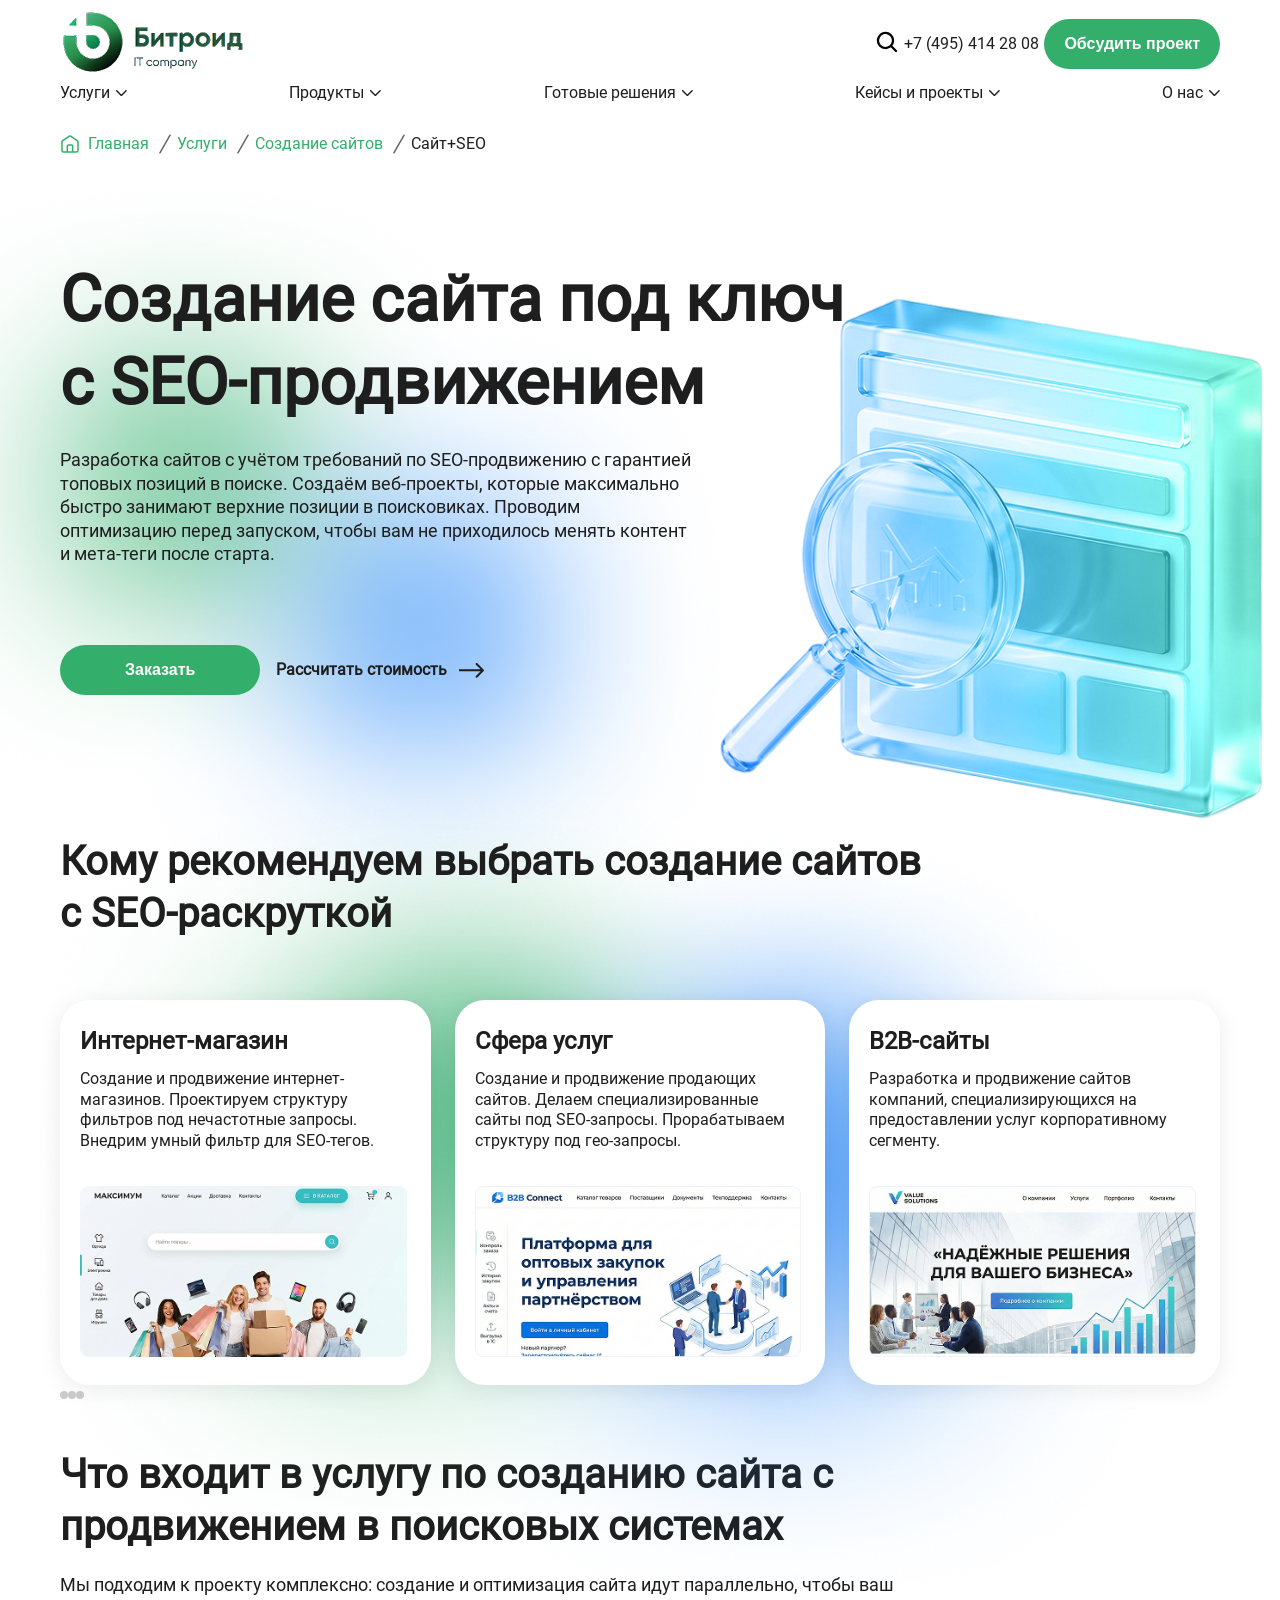
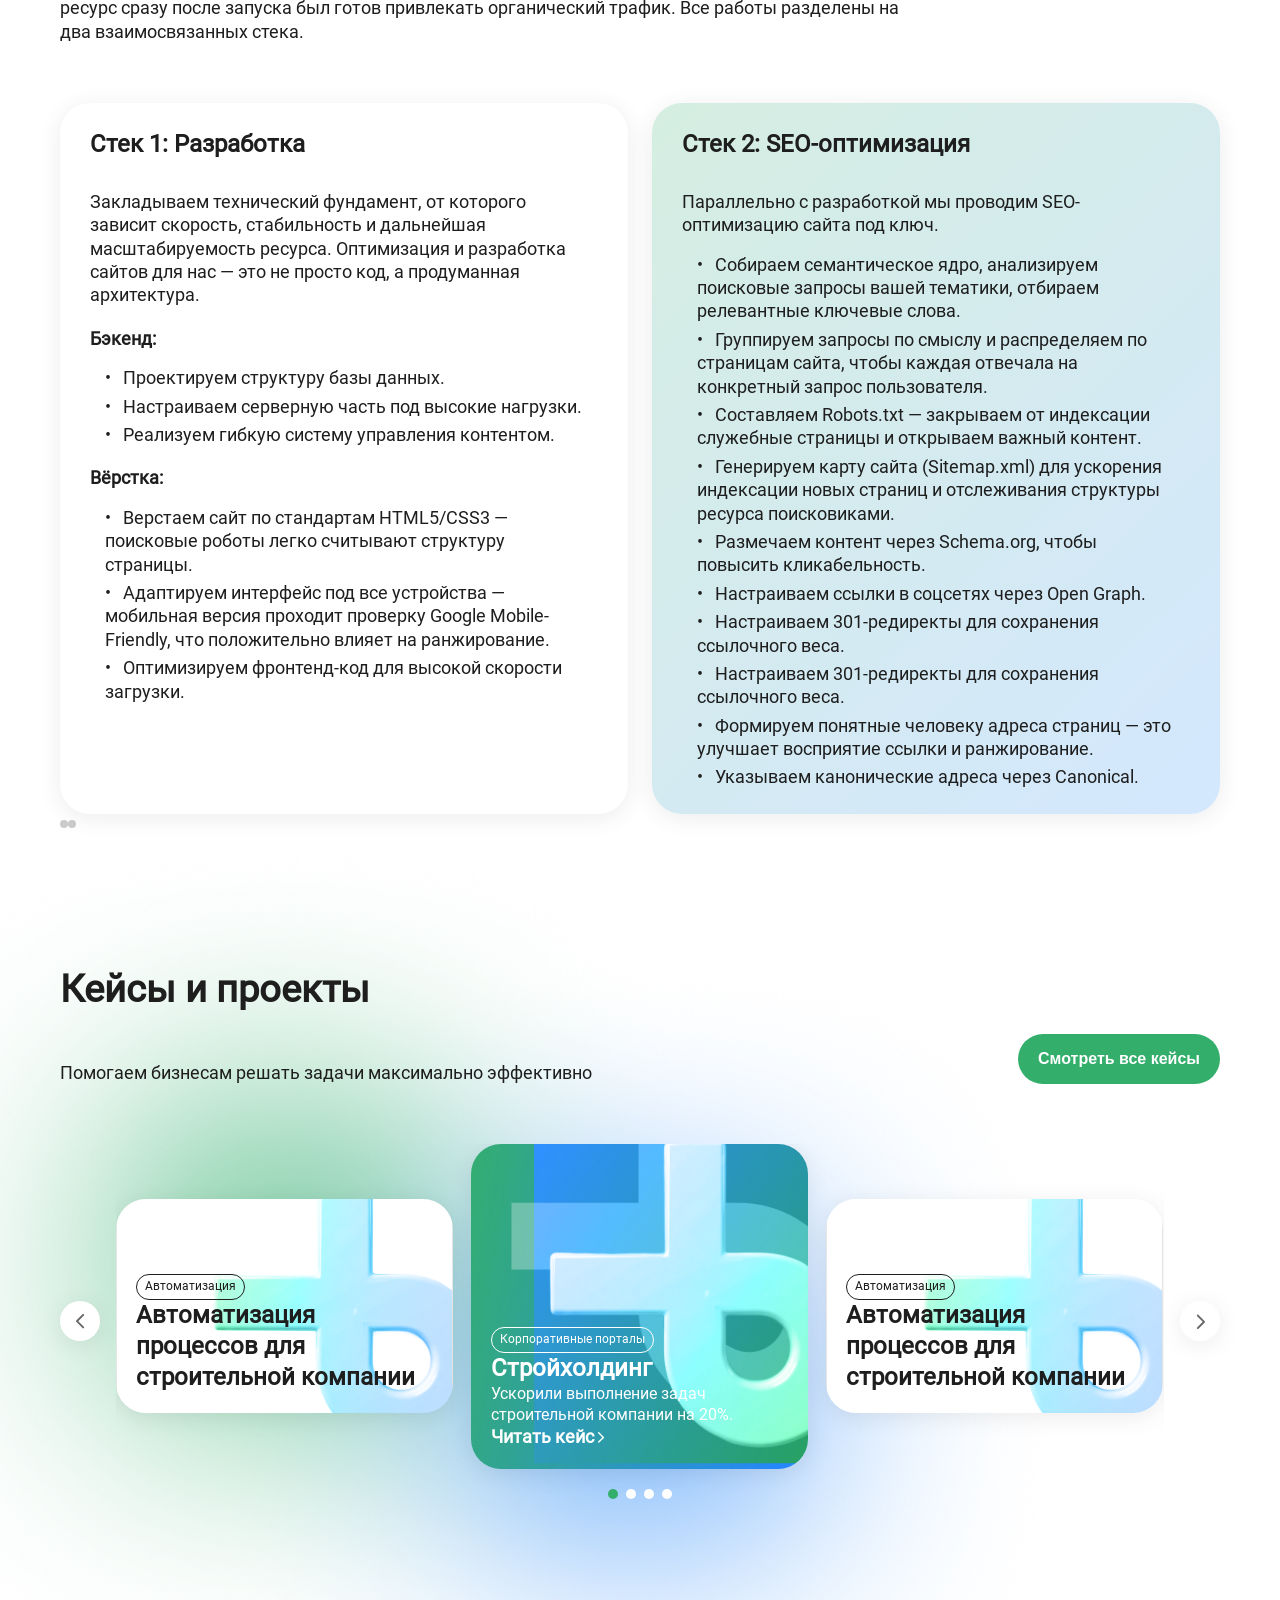
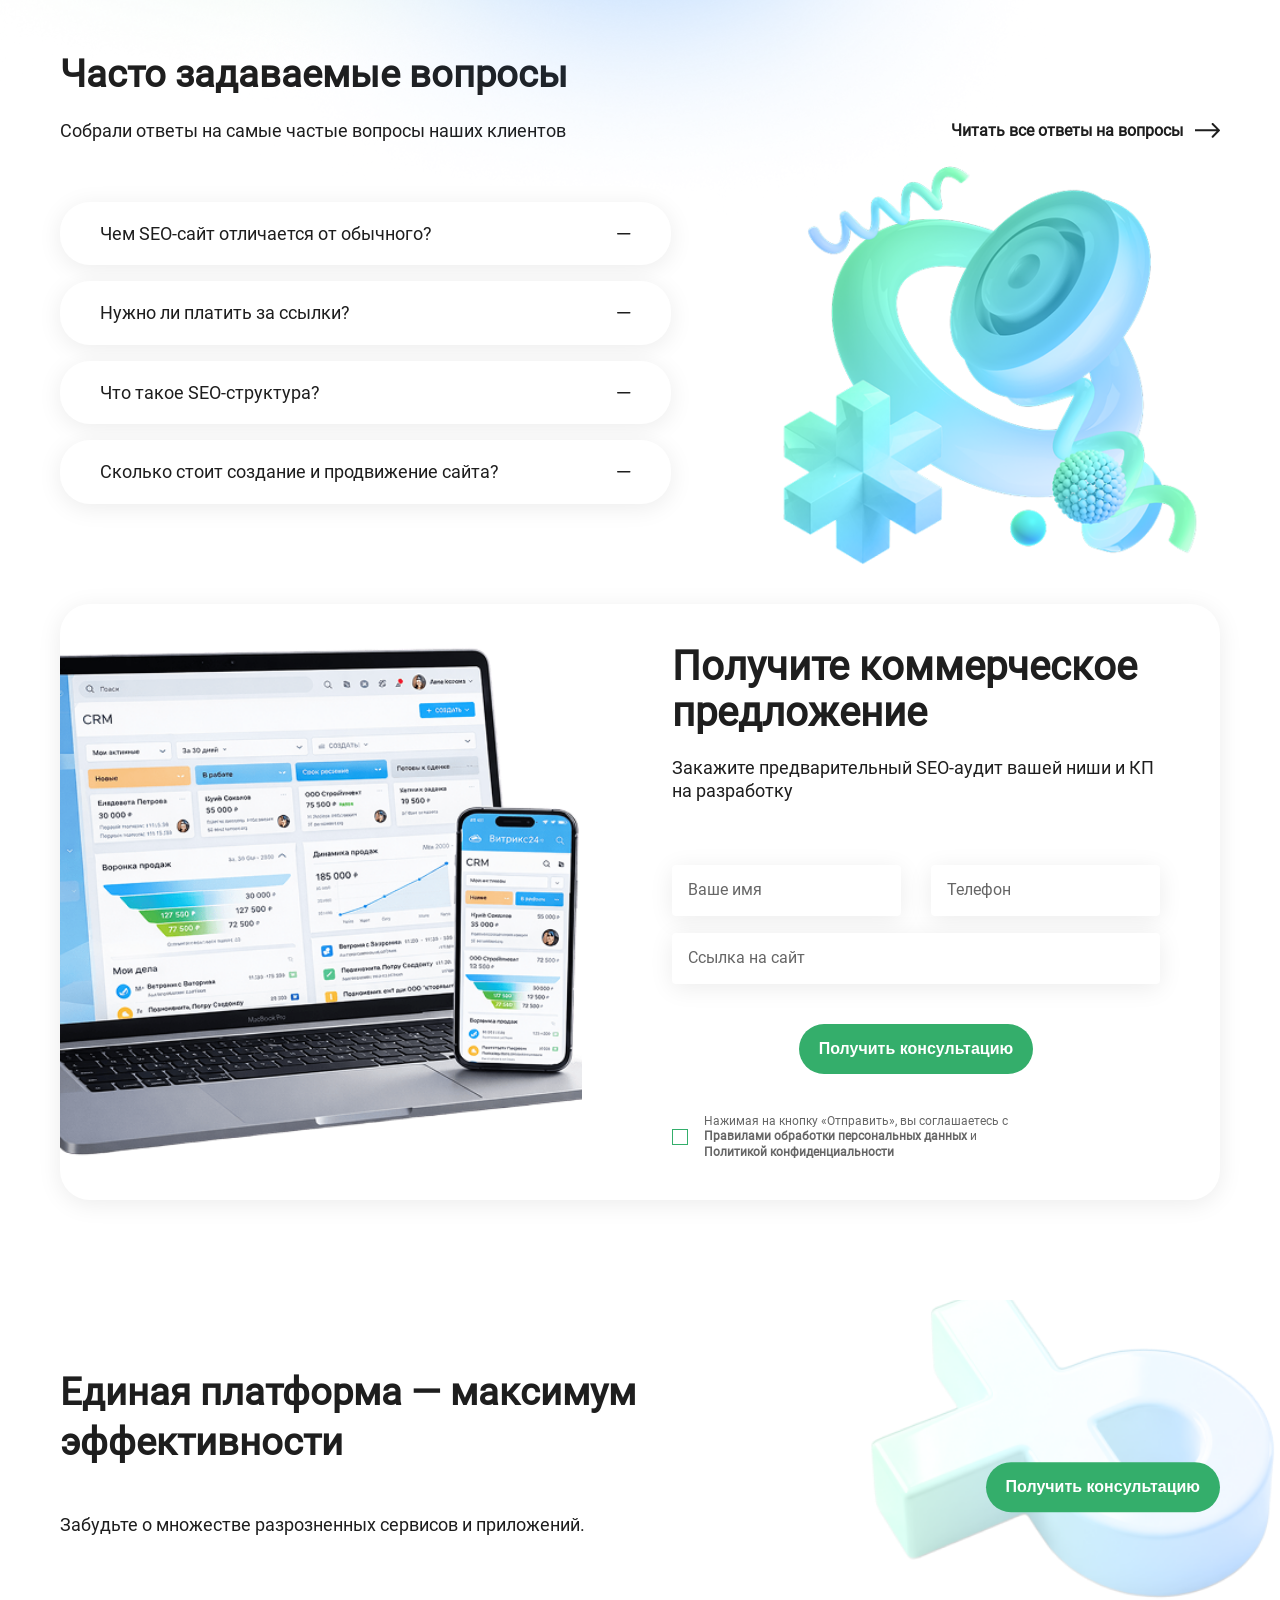
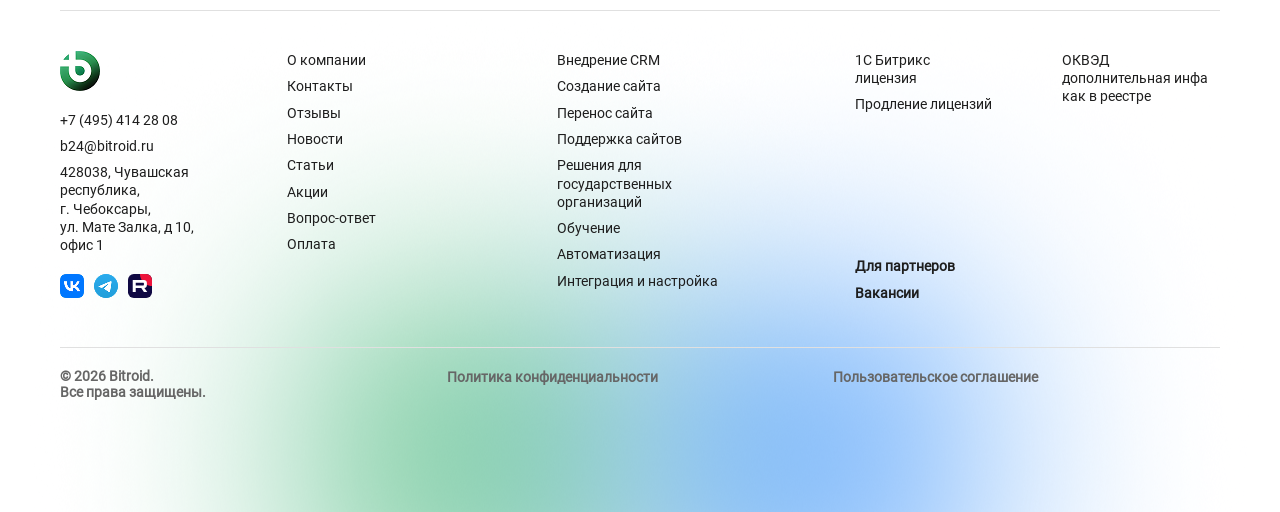
==== commit a1722249: "last" ====
--- a/index.html
+++ b/index.html
@@ -291,7 +291,7 @@
               </picture>
             </div>
           </div>
-          <div class="audience__pagination swiper-pagination"></div>
+          <div class="default-pagination audience__pagination swiper-pagination"></div>
         </div>
       </div>
     </section>
@@ -394,7 +394,7 @@
               </ul>
             </div>
           </div>
-          <div class="services-offer__pagination swiper-pagination"></div>
+          <div class="default-pagination services-offer__pagination swiper-pagination"></div>
         </div>
       </div>
     </section>
@@ -451,7 +451,7 @@
                 </a>
               </div>
             </div>
-            <div class="cases__pagination swiper-pagination"></div>
+            <div class="default-pagination cases__pagination swiper-pagination"></div>
           </div>
           <div class="cases__nav">
             <div class="cases__nav--prev">
@@ -748,10 +748,10 @@
           </ul>
         </div>
 
-        <a class="footer__col" href="">
+        <p class="footer__col">
           ОКВЭД<br>
           дополнительная инфа как в реестре
-        </a>
+        </p>
 
       </div>
 
--- a/css/main.css
+++ b/css/main.css
@@ -466,6 +466,25 @@
   color: #000;
 }
 
+/* slider pagination */
+.default-pagination.swiper-pagination-bullets.swiper-pagination-horizontal {
+  bottom: 0;
+  display: flex;
+  justify-content: center;
+  align-items: center;
+  gap: 8px;
+}
+.default-pagination.swiper-pagination-bullets.swiper-pagination-horizontal span {
+  width: 10px;
+  height: 10px;
+  margin: 0;
+  background-color: var(--white);
+  opacity: 1;
+}
+.default-pagination.swiper-pagination-bullets.swiper-pagination-horizontal span.swiper-pagination-bullet-active {
+  background-color: var(--brand-green);
+}
+
 :root {
   --brand-green: #34ae6b;
   --brand-dark: #1e1e1e;
@@ -810,11 +829,22 @@
 
 /* Hero */
 .hero {
+  position: relative;
   padding-top: clamp(80px, 5vw, 200px);
   padding-bottom: clamp(77px, 5vw, 188px);
+  overflow: visible;
+}
+.hero::before {
+  position: absolute;
+  content: "";
+  top: 0;
+  left: 0;
+  right: 0;
+  bottom: -20vh;
   background: url(../images/hero/hero-bg-1.png) no-repeat left center, url(../images/hero/hero-bg-2.png) no-repeat right center;
-  background-size: contain, contain;
-  overflow: visible;
+  background-size: contain;
+  pointer-events: none;
+  z-index: -1;
 }
 @media (max-width: 576px) {
   .hero {
@@ -896,14 +926,32 @@
   font-size: 16px;
   line-height: 110%;
   color: var(--brand-dark);
+  transition: color 0.3s ease-in-out;
+}
+.hero__link:hover, .hero__link:focus, .hero__link:active {
+  color: var(--brand-green);
 }
 
 /* Audience */
 .audience {
-  padding-top: clamp(60px, 3vw, 150px);
-  padding-bottom: clamp(60px, 3vw, 150px);
+  position: relative;
+  padding-top: clamp(60px, 5vw, 150px);
+  padding-bottom: clamp(60px, 5vw, 150px);
   background: url(../images/audience/audience-bg.png) no-repeat center bottom;
   background-size: contain;
+  z-index: 1;
+}
+.audience::before {
+  position: absolute;
+  content: "";
+  top: 0;
+  left: 0;
+  right: 0;
+  bottom: -20vh;
+  background: url(../images/audience/audience-bg.png) no-repeat left bottom;
+  background-size: contain;
+  pointer-events: none;
+  z-index: -1;
 }
 .audience__h2 {
   margin-bottom: clamp(30px, 5vw, 60px);
@@ -991,23 +1039,6 @@
   height: 100%;
   -o-object-fit: contain;
      object-fit: contain;
-}
-.audience__pagination.swiper-pagination-bullets.swiper-pagination-horizontal {
-  bottom: 0;
-  display: flex;
-  justify-content: center;
-  align-items: center;
-  gap: 8px;
-}
-.audience__pagination.swiper-pagination-bullets.swiper-pagination-horizontal span {
-  width: 10px;
-  height: 10px;
-  margin: 0;
-  background-color: var(--white);
-  opacity: 1;
-}
-.audience__pagination.swiper-pagination-bullets.swiper-pagination-horizontal span.swiper-pagination-bullet-active {
-  background-color: var(--brand-green);
 }
 
 /* Services Offer */
@@ -1111,10 +1142,22 @@
 
 /* Сases */
 .cases {
+  position: relative;
   padding-top: 150px;
   padding-bottom: 150px;
+  z-index: 1;
+}
+.cases::before {
+  position: absolute;
+  content: "";
+  top: 0;
+  left: 0;
+  right: 0;
+  bottom: -20vh;
   background: url(../images/cases/cases-bg.png) no-repeat left bottom;
   background-size: contain;
+  pointer-events: none;
+  z-index: -1;
 }
 @media (max-width: 768px) {
   .cases__all {
@@ -1156,7 +1199,7 @@
 .cases__slide {
   display: grid;
   grid-template-columns: 1fr;
-  padding: clamp(75px, 3vw, 145px) clamp(16px, 3vw, 24px) clamp(16px, 3vw, 20px) clamp(16px, 3vw, 20px);
+  padding: clamp(75px, 5vw, 145px) clamp(16px, 5vw, 24px) clamp(16px, 5vw, 20px) clamp(16px, 5vw, 20px);
   border-radius: 30px;
   box-shadow: 0 4px 25px 0 rgba(1, 8, 3, 0.08);
   background-color: var(--white);
@@ -1170,7 +1213,7 @@
 }
 @media (max-width: 768px) {
   .cases__slide_big {
-    padding: clamp(75px, 3vw, 145px) clamp(16px, 3vw, 24px) clamp(16px, 3vw, 20px) clamp(16px, 3vw, 20px);
+    padding: clamp(75px, 5vw, 145px) clamp(16px, 5vw, 24px) clamp(16px, 5vw, 20px) clamp(16px, 5vw, 20px);
   }
 }
 .cases__slide_big h3, .cases__slide_big a, .cases__slide_big p {
@@ -1189,7 +1232,7 @@
   order: 2;
   font-family: var(--font-family-regular);
   font-weight: 600;
-  font-size: clamp(16px, 3vw, 24px);
+  font-size: clamp(16px, 5vw, 24px);
   line-height: 130%;
   color: var(--brand-dark);
 }
@@ -1263,18 +1306,6 @@
   justify-content: center;
   gap: 8px;
 }
-.cases__pagination.swiper-pagination-bullets .swiper-pagination-bullet {
-  width: 10px;
-  height: 10px;
-  margin: 0;
-  border-radius: 50%;
-  background-color: var(--white);
-  opacity: 1;
-  transition: all 0.3s ease;
-}
-.cases__pagination.swiper-pagination-bullets .swiper-pagination-bullet-active {
-  background: var(--brand-green);
-}
 
 /* FAQ */
 .faq__content {
@@ -1290,6 +1321,10 @@
   font-size: 16px;
   line-height: 110%;
   color: var(--brand-dark);
+  transition: color 0.3s ease-in-out;
+}
+.faq__all:hover, .faq__all:focus, .faq__all:active {
+  color: var(--brand-green);
 }
 @media (max-width: 768px) {
   .faq__all {
@@ -1322,7 +1357,7 @@
   text-align: left;
   font-family: var(--font-family-regular);
   font-weight: 400;
-  font-size: clamp(16px, 3vw, 18px);
+  font-size: clamp(16px, 5vw, 18px);
   line-height: 130%;
   color: var(--brand-dark);
   transition: color 0.3s ease-in-out;
@@ -1338,16 +1373,33 @@
   transform: scale(0);
 }
 .faq__wrap {
+  position: relative;
   display: grid;
   grid-template-columns: 52.7% 1fr;
+  overflow: visible;
+  z-index: 1;
+}
+.faq__wrap::before {
+  position: absolute;
+  content: "";
+  top: -8vh;
+  left: 0;
+  right: 0;
+  bottom: -20vh;
   background: url(../images/faq/faq-bg.png) no-repeat right top;
   background-size: 40%;
+  pointer-events: none;
+  z-index: -1;
+}
+@media (max-width: 768px) {
+  .faq__wrap::before {
+    background: none;
+  }
 }
 @media (max-width: 768px) {
   .faq__wrap {
     grid-template-columns: 1fr;
     margin-bottom: 40px;
-    background: none;
   }
 }
 .faq__accordion {
@@ -1381,7 +1433,7 @@
   padding: 0;
   font-family: var(--font-family-regular);
   font-weight: 400;
-  font-size: clamp(14px, 3vw, 16px);
+  font-size: clamp(14px, 5vw, 16px);
   line-height: 130%;
   color: var(--brand-dark);
   overflow: hidden;
@@ -1418,14 +1470,14 @@
   margin-bottom: 20px;
   font-family: var(--font-family-regular);
   font-weight: 600;
-  font-size: clamp(20px, 3vw, 40px);
+  font-size: clamp(20px, 5vw, 40px);
   color: var(--brand-dark);
 }
 .callback__desc {
   margin-bottom: 63px;
   font-family: var(--font-family-regular);
   font-weight: 400;
-  font-size: clamp(16px, 3vw, 18px);
+  font-size: clamp(16px, 5vw, 18px);
   line-height: 130%;
   color: var(--brand-dark);
 }
